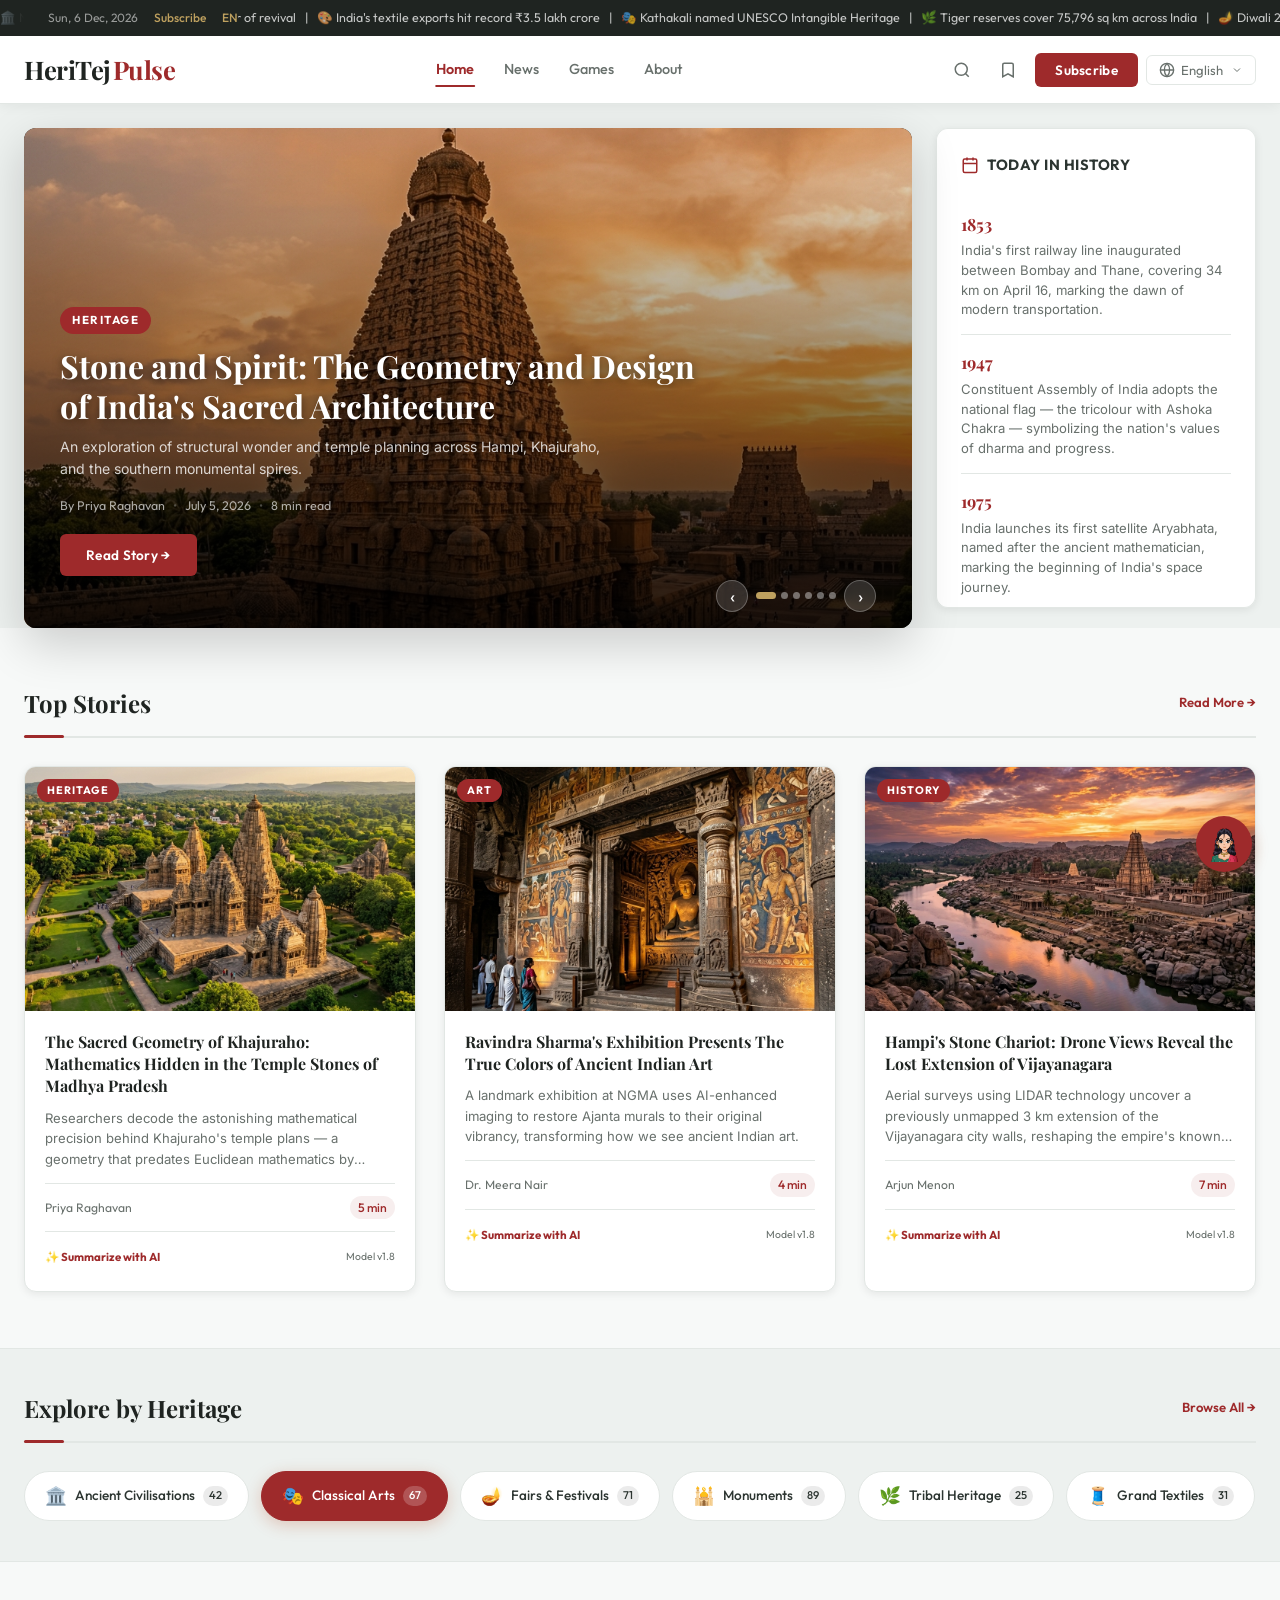
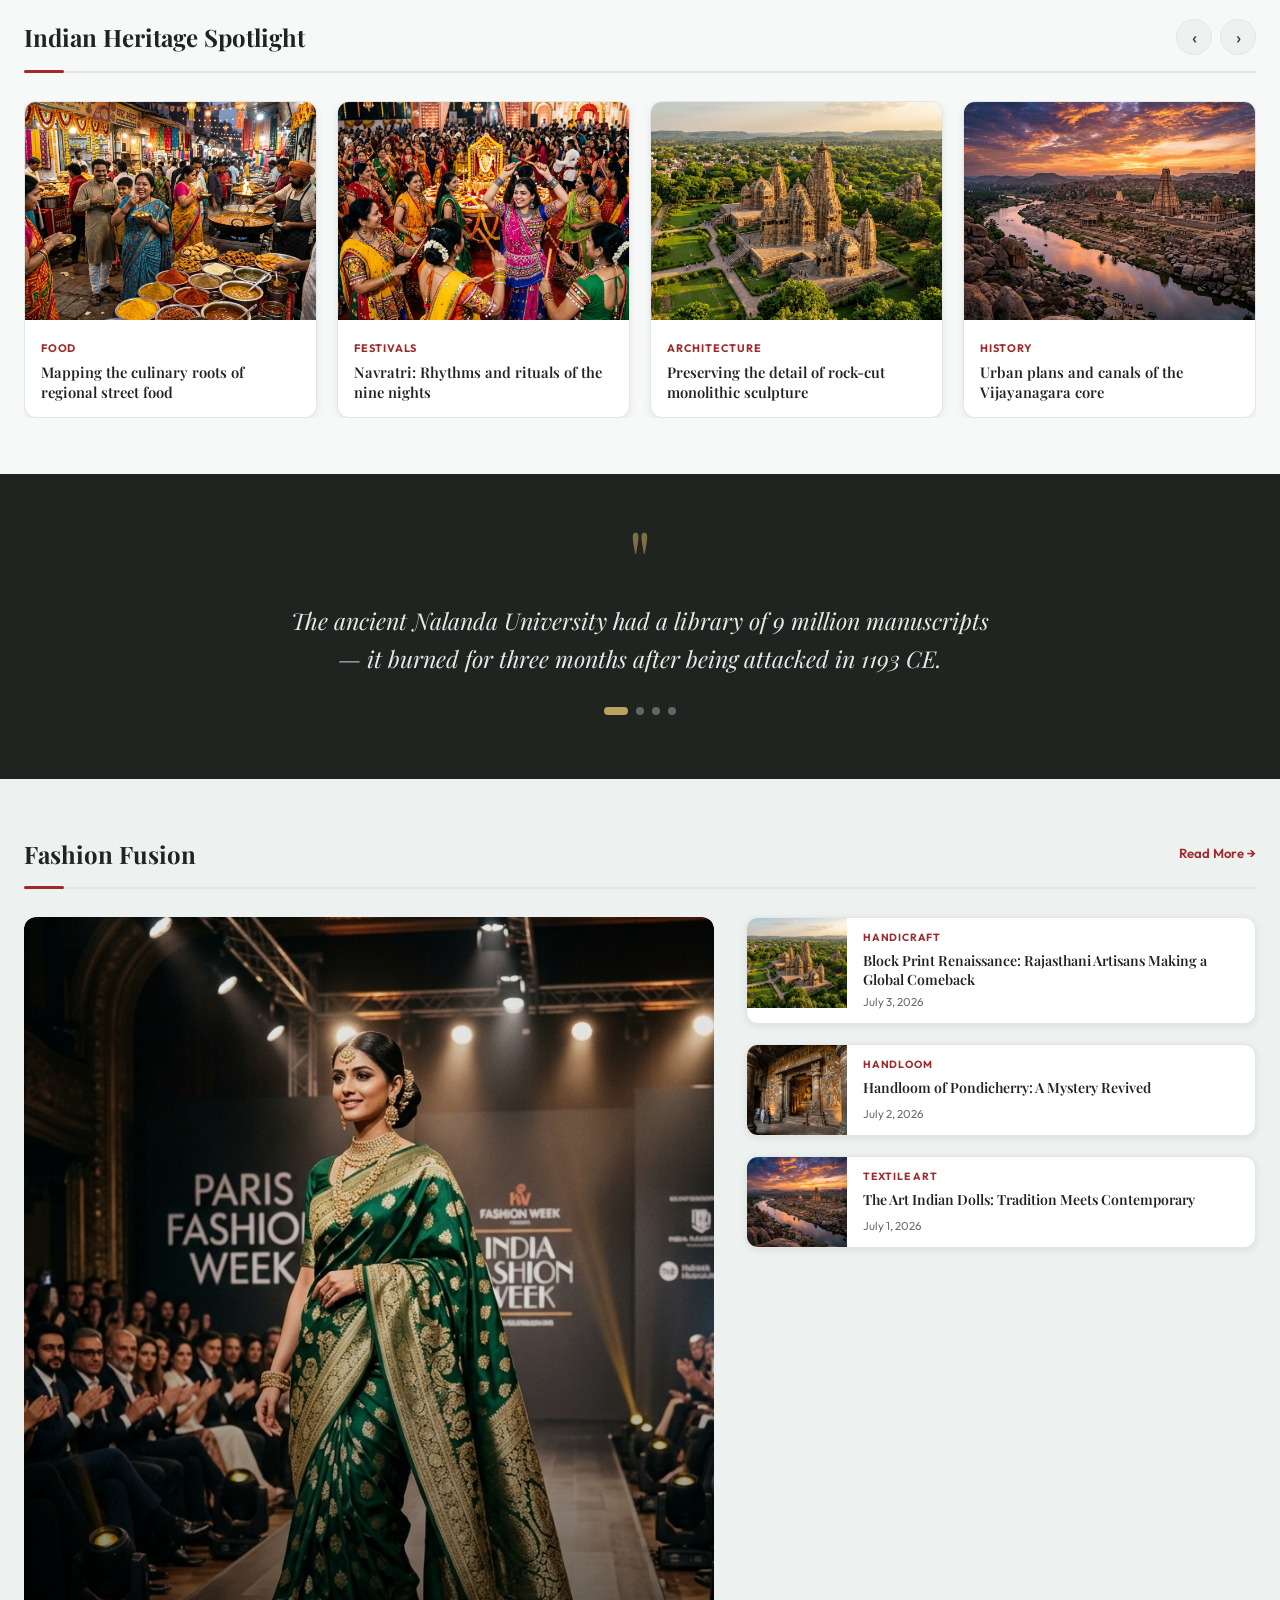
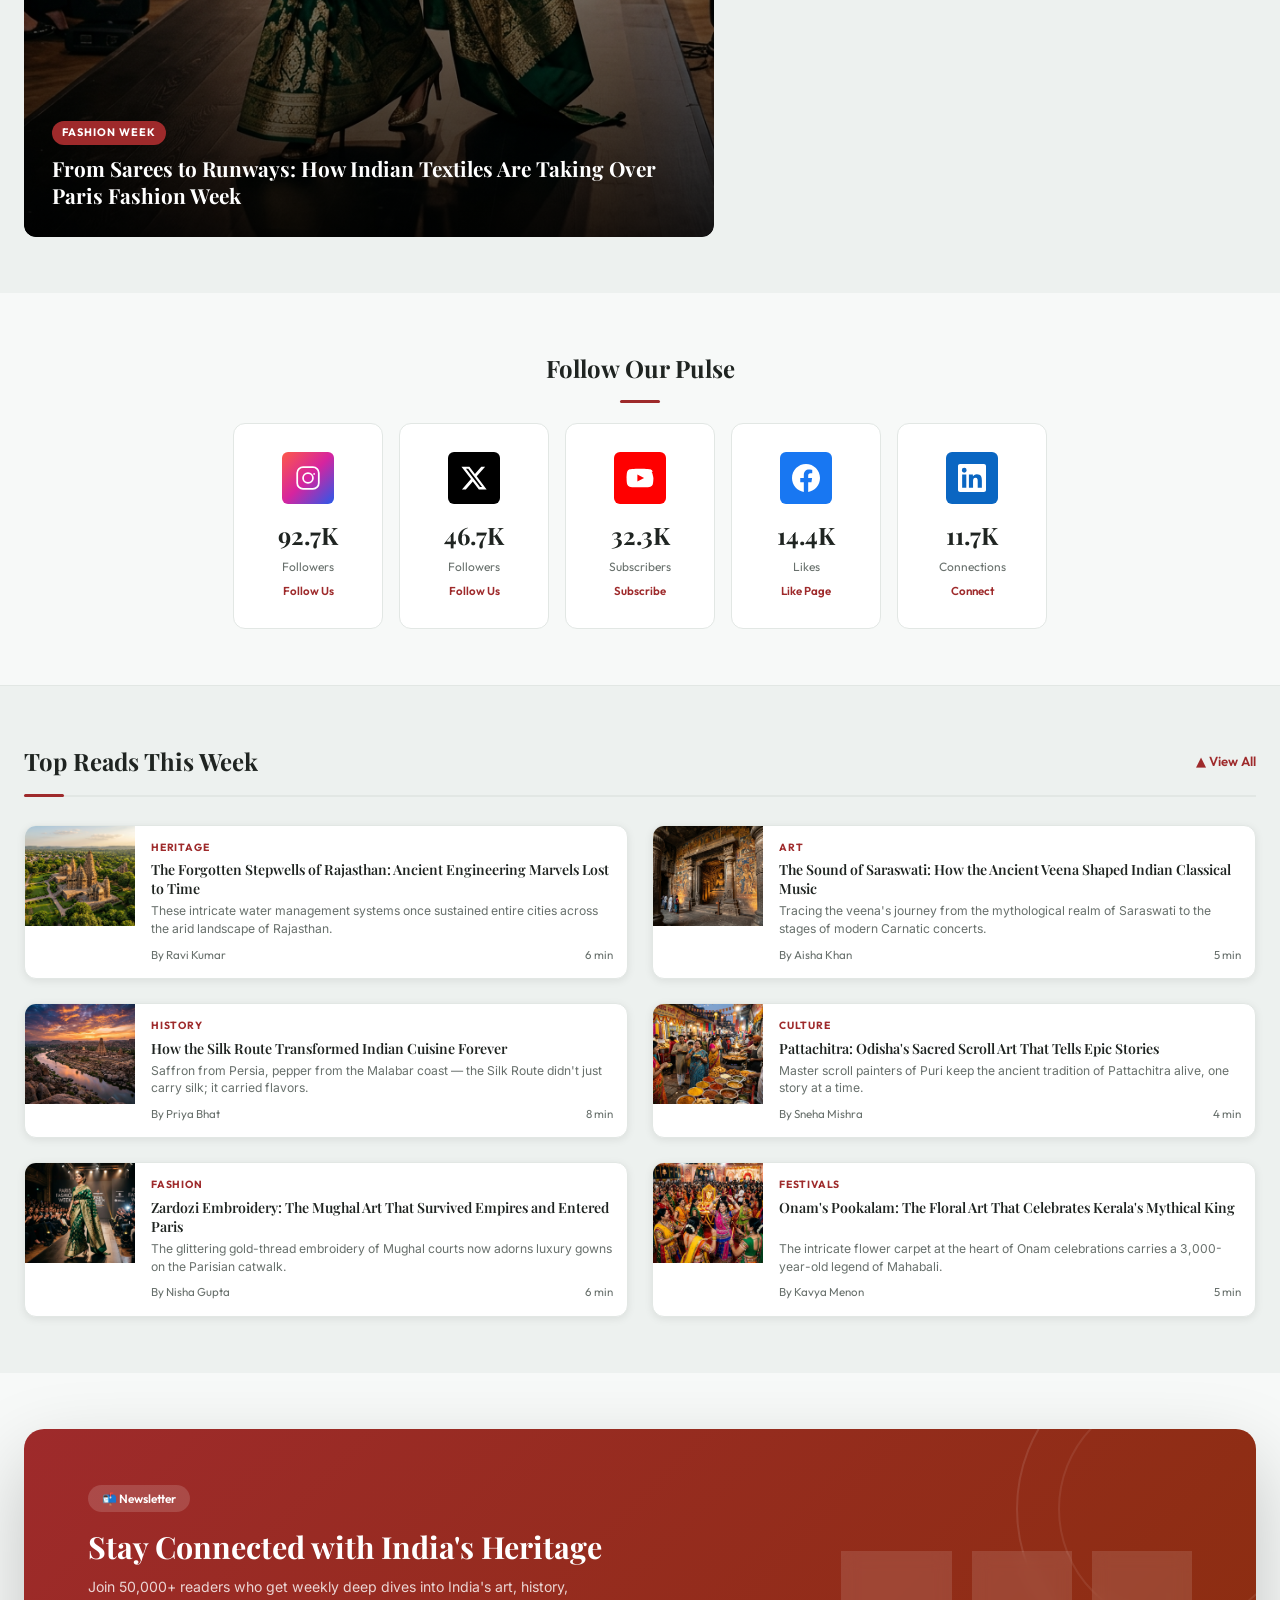
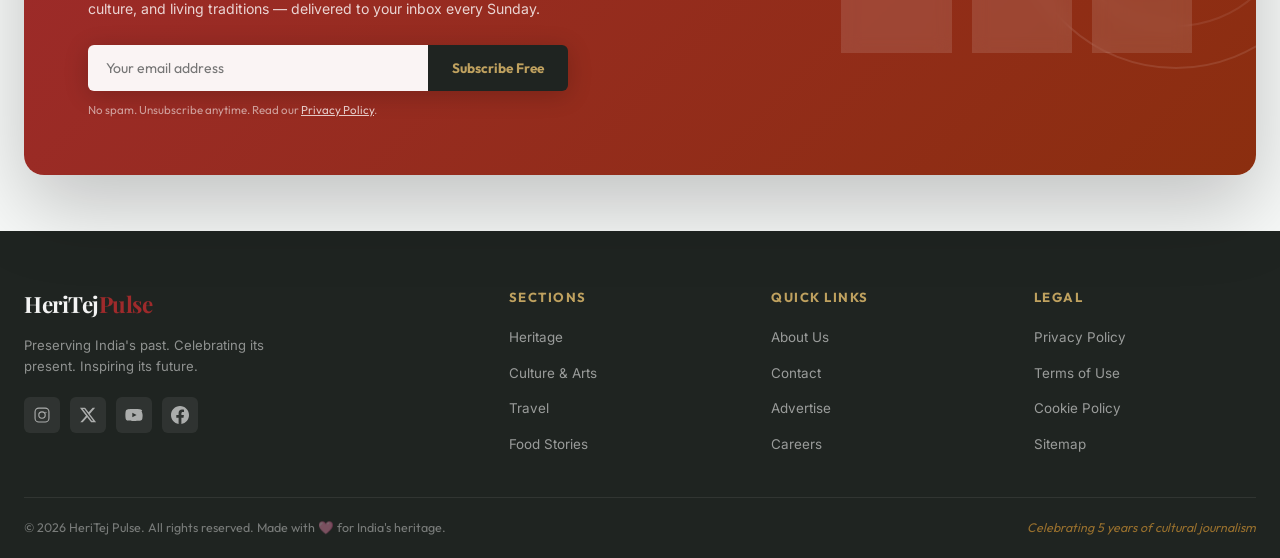
==== index.html @ ee1878e0 "feat: enhance hero slider cropping and add 3 new slides" ====
<!DOCTYPE html>
<html lang="en">
<head>
  <meta charset="UTF-8" />
  <meta name="viewport" content="width=device-width, initial-scale=1.0" />
  <!-- Dynamic Preloader -->
  <script src="preloader.js"></script>
  <meta name="description" content="HeriTej Pulse — India's premier heritage and culture news platform. Explore stories on art, history, fashion, festivals, and more." />
  <title>HeriTej Pulse | India's Heritage News Hub</title>
  <link rel="preconnect" href="https://fonts.googleapis.com" />
  <link rel="preconnect" href="https://fonts.gstatic.com" crossorigin />
  <link href="https://fonts.googleapis.com/css2?family=Playfair+Display:ital,wght@0,400;0,600;0,700;1,400&family=Inter:wght@300;400;500;600&family=Outfit:wght@300;400;500;600;700&display=swap" rel="stylesheet" />
  <link rel="stylesheet" href="style.css" />
  <!-- Chatbot CSS -->
  <link rel="stylesheet" href="chatbot.css" />
  <!-- AI Features CSS -->
  <link rel="stylesheet" href="ai-features.css" />
  <!-- Google Translate File Origin / CORS relative-protocol Fix -->
  <script type="text/javascript">
    (function() {
      const origCE = document.createElement;
      document.createElement = function(tag, options) {
        const el = origCE.call(document, tag, options);
        const t = tag.toLowerCase();
        if (t === 'script' || t === 'iframe') {
          const desc = Object.getOwnPropertyDescriptor(HTMLScriptElement.prototype, 'src') || 
                       Object.getOwnPropertyDescriptor(HTMLIFrameElement.prototype, 'src') ||
                       Object.getOwnPropertyDescriptor(Element.prototype, 'src');
          Object.defineProperty(el, 'src', {
            set: function(v) {
              if (typeof v === 'string') {
                if (v.startsWith('//')) v = 'https:' + v;
                else if (v.startsWith('file://translate.')) v = v.replace('file://', 'https://');
              }
              if (desc && desc.set) desc.set.call(this, v);
              else this.setAttribute('src', v);
            },
            get: function() {
              return desc && desc.get ? desc.get.call(this) : this.getAttribute('src');
            },
            configurable: true
          });
        } else if (t === 'link') {
          const desc = Object.getOwnPropertyDescriptor(HTMLLinkElement.prototype, 'href') ||
                       Object.getOwnPropertyDescriptor(Element.prototype, 'href');
          Object.defineProperty(el, 'href', {
            set: function(v) {
              if (typeof v === 'string') {
                if (v.startsWith('//')) v = 'https:' + v;
                else if (v.startsWith('file://translate.')) v = v.replace('file://', 'https://');
              }
              if (desc && desc.set) desc.set.call(this, v);
              else this.setAttribute('href', v);
            },
            get: function() {
              return desc && desc.get ? desc.get.call(this) : this.getAttribute('href');
            },
            configurable: true
          });
        }
        return el;
      };
    })();
  </script>
</head>
<body>

  <!-- ══════════════════════════ TOP BAR ══════════════════════════ -->
  <div class="topbar" id="topbar">
    <div class="topbar-inner">
      <span class="topbar-ticker" id="topbar-ticker">
        🏛️ Nalanda University celebrates 15th year of revival &nbsp;&nbsp;|&nbsp;&nbsp;
        🎨 India's textile exports hit record ₹3.5 lakh crore &nbsp;&nbsp;|&nbsp;&nbsp;
        🎭 Kathakali named UNESCO Intangible Heritage &nbsp;&nbsp;|&nbsp;&nbsp;
        🌿 Tiger reserves cover 75,796 sq km across India &nbsp;&nbsp;|&nbsp;&nbsp;
        🪔 Diwali 2026 declared national cultural festival
      </span>
      <div class="topbar-right">
        <span class="topbar-date" id="topbar-date"></span>
        <a href="#" class="topbar-link">Subscribe</a>
        <a href="#" class="topbar-link">EN</a>
      </div>
    </div>
  </div>

  <!-- ══════════════════════════ NAVBAR ══════════════════════════ -->
  <header class="navbar" id="navbar">
    <div class="navbar-inner">
      <div class="nav-logo">
        <a href="index.html" id="logo-link">
          <span class="logo-heri">HeriTej</span><span class="logo-pulse">Pulse</span>
        </a>
      </div>
      <nav class="nav-links" id="nav-links">
        <a href="index.html" class="nav-item active" id="nav-home">Home</a>
        <a href="news.html"  class="nav-item" id="nav-news">News</a>
        <a href="games.html" class="nav-item" id="nav-games">Games</a>
        <a href="about.html" class="nav-item" id="nav-about">About</a>
      </nav>
      <div class="nav-actions">
        <button class="nav-icon-btn" id="search-btn" aria-label="Search">
          <svg width="18" height="18" fill="none" stroke="currentColor" stroke-width="2" viewBox="0 0 24 24"><circle cx="11" cy="11" r="8"/><path d="m21 21-4.35-4.35"/></svg>
        </button>
        <button class="nav-icon-btn" id="bookmark-btn" aria-label="Bookmarks">
          <svg width="18" height="18" fill="none" stroke="currentColor" stroke-width="2" viewBox="0 0 24 24"><path d="m19 21-7-4-7 4V5a2 2 0 0 1 2-2h10a2 2 0 0 1 2 2z"/></svg>
        </button>
        <button class="btn-subscribe" id="cta-subscribe">Subscribe</button>
        <div class="lang-selector-container">
          <button class="lang-selector" id="lang-selector-btn" aria-haspopup="listbox" aria-expanded="false">
            <svg class="lang-globe-icon" width="16" height="16" fill="none" stroke="currentColor" stroke-width="2" viewBox="0 0 24 24">
              <circle cx="12" cy="12" r="10"/>
              <path d="M12 2a14.5 14.5 0 0 0 0 20M12 2a14.5 14.5 0 0 1 0 20M2 12h20"/>
            </svg>
            <span class="lang-current">English</span>
            <svg class="lang-chevron-icon" width="12" height="12" fill="none" stroke="currentColor" stroke-width="2" viewBox="0 0 24 24">
              <path d="m6 9 6 6 6-6"/>
            </svg>
          </button>
          <ul class="lang-dropdown" id="lang-dropdown-list" role="listbox">
            <li class="lang-option active" data-lang="en" role="option" aria-selected="true">English</li>
            <li class="lang-option" data-lang="hi" role="option" aria-selected="false">Hindi</li>
            <li class="lang-option" data-lang="sa" role="option" aria-selected="false">Sanskrit</li>
            <li class="lang-option" data-lang="ta" role="option" aria-selected="false">Tamil</li>
            <li class="lang-option" data-lang="te" role="option" aria-selected="false">Telugu</li>
            <li class="lang-option" data-lang="mr" role="option" aria-selected="false">Marathi</li>
            <li class="lang-option" data-lang="bn" role="option" aria-selected="false">Bengali</li>
            <li class="lang-option" data-lang="as" role="option" aria-selected="false">Assamese</li>
            <li class="lang-option" data-lang="es" role="option" aria-selected="false">Spanish</li>
            <li class="lang-option" data-lang="fr" role="option" aria-selected="false">French</li>
          </ul>
        </div>
        <button class="hamburger" id="hamburger" aria-label="Menu">
          <span></span><span></span><span></span>
        </button>
      </div>
    </div>
    <!-- Search Bar -->
    <div class="search-overlay" id="search-overlay">
      <input type="text" id="search-input" placeholder="Search heritage stories, culture, places…" autocomplete="off" />
      <button id="search-close">✕</button>
    </div>
  </header>

  <!-- ══════════════════════════ HERO SECTION ══════════════════════════ -->
  <section class="hero-section" id="hero">
    <div class="hero-grid">
      <!-- Main Slider -->
      <div class="hero-slider" id="hero-slider">
        <div class="slide active" id="slide-1" data-article-id="2">
          <img src="images/hero_banner.png" alt="Ancient Indian Heritage Architecture at Sunset" />
          <div class="slide-overlay"></div>
          <div class="slide-content">
            <span class="slide-tag">Heritage</span>
            <h1 class="slide-title">Stone and Spirit: The Geometry and Design of India's Sacred Architecture</h1>
            <p class="slide-desc">An exploration of structural wonder and temple planning across Hampi, Khajuraho, and the southern monumental spires.</p>
            <div class="slide-meta">
              <span class="slide-author">By Priya Raghavan</span>
              <span class="slide-dot">•</span>
              <span class="slide-time">July 5, 2026</span>
              <span class="slide-dot">•</span>
              <span class="slide-read">8 min read</span>
            </div>
            <button class="btn-read-story" id="hero-read-btn">Read Story →</button>
          </div>
        </div>
        <div class="slide" id="slide-2" data-article-id="3">
          <img src="images/story2.png" alt="Ajanta Cave Paintings" />
          <div class="slide-overlay"></div>
          <div class="slide-content">
            <span class="slide-tag">Art</span>
            <h1 class="slide-title">Ajanta Restored: Conserving 2,000-Year-Old Pigments</h1>
            <p class="slide-desc">Advanced digital restoration reveals underlying drafts and original mineral pigments, offering new insights into early Buddhist art.</p>
            <div class="slide-meta">
              <span class="slide-author">By Dr. Meera Nair</span>
              <span class="slide-dot">•</span>
              <span class="slide-time">July 4, 2026</span>
              <span class="slide-dot">•</span>
              <span class="slide-read">6 min read</span>
            </div>
            <button class="btn-read-story" id="hero-read-btn-2">Read Story →</button>
          </div>
        </div>
        <div class="slide" id="slide-3" data-article-id="4">
          <img src="images/story3.png" alt="Hampi Ruins at Sunset" />
          <div class="slide-overlay"></div>
          <div class="slide-content">
            <span class="slide-tag">History</span>
            <h1 class="slide-title">The Footprints of Vijayanagara: Mapping Medieval Ruins</h1>
            <p class="slide-desc">LIDAR mapping and structural studies reveal defensive engineering, water layouts, and urban design across Hampi's Deccan landscape.</p>
            <div class="slide-meta">
              <span class="slide-author">By Arjun Menon</span>
              <span class="slide-dot">•</span>
              <span class="slide-time">July 3, 2026</span>
              <span class="slide-dot">•</span>
              <span class="slide-read">10 min read</span>
            </div>
            <button class="btn-read-story" id="hero-read-btn-3">Read Story →</button>
          </div>
        </div>
        <div class="slide" id="slide-4" data-article-id="1">
          <img src="images/news_tajmahal.png" alt="Secrets Beneath the Taj Mahal" />
          <div class="slide-overlay"></div>
          <div class="slide-content">
            <span class="slide-tag">Archaeology</span>
            <h1 class="slide-title">Secrets Beneath the Taj Mahal: New Archaeological Discoveries</h1>
            <p class="slide-desc">Ground-penetrating radar surveys have located sealed chambers and underground structures beneath the iconic Mughal monument.</p>
            <div class="slide-meta">
              <span class="slide-author">By Priya Raghavan</span>
              <span class="slide-dot">•</span>
              <span class="slide-time">July 5, 2026</span>
              <span class="slide-dot">•</span>
              <span class="slide-read">6 min read</span>
            </div>
            <button class="btn-read-story" id="hero-read-btn-4">Read Story →</button>
          </div>
        </div>
        <div class="slide" id="slide-5" data-article-id="5">
          <img src="images/news_stepwell.png" alt="Stepwells of Rajasthan" />
          <div class="slide-overlay"></div>
          <div class="slide-content">
            <span class="slide-tag">Architecture</span>
            <h1 class="slide-title">Stepwells of Rajasthan: India's Vanishing Water Architecture</h1>
            <p class="slide-desc">These intricate, multi-storied water management systems once sustained entire desert cities — now conservationists race to save them.</p>
            <div class="slide-meta">
              <span class="slide-author">By Arjun Menon</span>
              <span class="slide-dot">•</span>
              <span class="slide-time">July 4, 2026</span>
              <span class="slide-dot">•</span>
              <span class="slide-read">8 min read</span>
            </div>
            <button class="btn-read-story" id="hero-read-btn-5">Read Story →</button>
          </div>
        </div>
        <div class="slide" id="slide-6" data-article-id="12">
          <img src="images/news_ghat.png" alt="Sacred Ghats of Varanasi" />
          <div class="slide-overlay"></div>
          <div class="slide-content">
            <span class="slide-tag">Culture</span>
            <h1 class="slide-title">Sacred Ghats: Morning Rituals That Bind Generations</h1>
            <p class="slide-desc">At Varanasi's riverbank, a daily ritual practiced for over 3,000 years connects India's oldest living spiritual tradition to its youngest generation of devotees.</p>
            <div class="slide-meta">
              <span class="slide-author">By Priya Raghavan</span>
              <span class="slide-dot">•</span>
              <span class="slide-time">July 2, 2026</span>
              <span class="slide-dot">•</span>
              <span class="slide-read">5 min read</span>
            </div>
            <button class="btn-read-story" id="hero-read-btn-6">Read Story →</button>
          </div>
        </div>
        <!-- Slider Controls -->
        <div class="slider-controls">
          <button class="slider-btn prev" id="slider-prev" aria-label="Previous slide">‹</button>
          <div class="slider-dots" id="slider-dots">
            <!-- Generated dynamically -->
          </div>
          <button class="slider-btn next" id="slider-next" aria-label="Next slide">›</button>
        </div>
      </div>

      <!-- Today in History Sidebar -->
      <aside class="today-history" id="today-history">
        <div class="tih-header">
          <svg width="18" height="18" fill="none" stroke="currentColor" stroke-width="2" viewBox="0 0 24 24"><rect x="3" y="4" width="18" height="18" rx="2" ry="2"/><line x1="16" y1="2" x2="16" y2="6"/><line x1="8" y1="2" x2="8" y2="6"/><line x1="3" y1="10" x2="21" y2="10"/></svg>
          <h2>Today in History</h2>
        </div>
        <div class="tih-list">
          <div class="tih-item" id="tih-1">
            <span class="tih-year">1853</span>
            <p>India's first railway line inaugurated between Bombay and Thane, covering 34 km on April 16, marking the dawn of modern transportation.</p>
          </div>
          <div class="tih-item" id="tih-2">
            <span class="tih-year">1947</span>
            <p>Constituent Assembly of India adopts the national flag — the tricolour with Ashoka Chakra — symbolizing the nation's values of dharma and progress.</p>
          </div>
          <div class="tih-item" id="tih-3">
            <span class="tih-year">1975</span>
            <p>India launches its first satellite Aryabhata, named after the ancient mathematician, marking the beginning of India's space journey.</p>
          </div>
          <div class="tih-item" id="tih-4">
            <span class="tih-year">2001</span>
            <p>The Archaeological Survey of India uncovers one of the largest Bronze Age sites near Rakhigarhi, Haryana — rewriting Indus Valley timelines.</p>
          </div>
        </div>
        <button class="tih-more" id="tih-more-btn">View Full History →</button>
      </aside>
    </div>
  </section>


  <!-- ══════════════════════════ TOP STORIES ══════════════════════════ -->
  <section class="top-stories" id="top-stories">
    <div class="container">
      <div class="section-header">
        <h2 class="section-title">Top Stories</h2>
        <a href="#" class="section-more" id="top-stories-more">Read More →</a>
      </div>
      <div class="stories-grid" id="stories-grid">
        <article class="story-card" id="story-card-1">
          <div class="story-img-wrap">
            <img src="images/story1.png" alt="Khajuraho Temples" />
            <span class="story-tag">Heritage</span>
          </div>
          <div class="story-body">
            <h3 class="story-headline">The Sacred Geometry of Khajuraho: Mathematics Hidden in the Temple Stones of Madhya Pradesh</h3>
            <p class="story-excerpt">Researchers decode the astonishing mathematical precision behind Khajuraho's temple plans — a geometry that predates Euclidean mathematics by centuries.</p>
            <div class="story-footer">
              <span class="story-author">Priya Raghavan</span>
              <span class="story-read-time">5 min</span>
            </div>
          </div>
        </article>
        <article class="story-card" id="story-card-2">
          <div class="story-img-wrap">
            <img src="images/story2.png" alt="Ajanta Ellora Caves" />
            <span class="story-tag">Art</span>
          </div>
          <div class="story-body">
            <h3 class="story-headline">Ravindra Sharma's Exhibition Presents The True Colors of Ancient Indian Art</h3>
            <p class="story-excerpt">A landmark exhibition at NGMA uses AI-enhanced imaging to restore Ajanta murals to their original vibrancy, transforming how we see ancient Indian art.</p>
            <div class="story-footer">
              <span class="story-author">Dr. Meera Nair</span>
              <span class="story-read-time">4 min</span>
            </div>
          </div>
        </article>
        <article class="story-card" id="story-card-3">
          <div class="story-img-wrap">
            <img src="images/story3.png" alt="Hampi Ruins" />
            <span class="story-tag">History</span>
          </div>
          <div class="story-body">
            <h3 class="story-headline">Hampi's Stone Chariot: Drone Views Reveal the Lost Extension of Vijayanagara</h3>
            <p class="story-excerpt">Aerial surveys using LIDAR technology uncover a previously unmapped 3 km extension of the Vijayanagara city walls, reshaping the empire's known boundaries.</p>
            <div class="story-footer">
              <span class="story-author">Arjun Menon</span>
              <span class="story-read-time">7 min</span>
            </div>
          </div>
        </article>
      </div>
    </div>
  </section>

  <!-- ══════════════════════════ EXPLORE BY HERITAGE ══════════════════════════ -->
  <section class="explore-heritage" id="explore-heritage">
    <div class="container">
      <div class="section-header">
        <h2 class="section-title">Explore by Heritage</h2>
        <a href="#" class="section-more" id="explore-more">Browse All →</a>
      </div>
      <div class="heritage-cats" id="heritage-cats">
        <a href="#" class="cat-pill" id="cat-ancient">
          <span class="cat-icon">🏛️</span>
          <span class="cat-label">Ancient Civilisations</span>
          <span class="cat-count">42</span>
        </a>
        <a href="#" class="cat-pill active" id="cat-classical">
          <span class="cat-icon">🎭</span>
          <span class="cat-label">Classical Arts</span>
          <span class="cat-count">67</span>
        </a>
        <a href="#" class="cat-pill" id="cat-fairs">
          <span class="cat-icon">🪔</span>
          <span class="cat-label">Fairs &amp; Festivals</span>
          <span class="cat-count">71</span>
        </a>
        <a href="#" class="cat-pill" id="cat-monuments">
          <span class="cat-icon">🕌</span>
          <span class="cat-label">Monuments</span>
          <span class="cat-count">89</span>
        </a>
        <a href="#" class="cat-pill" id="cat-tribal">
          <span class="cat-icon">🌿</span>
          <span class="cat-label">Tribal Heritage</span>
          <span class="cat-count">25</span>
        </a>
        <a href="#" class="cat-pill" id="cat-fashion">
          <span class="cat-icon">🧵</span>
          <span class="cat-label">Grand Textiles</span>
          <span class="cat-count">31</span>
        </a>
      </div>
    </div>
  </section>

  <!-- ══════════════════════════ INDIAN HERITAGE SPOTLIGHT ══════════════════════════ -->
  <section class="spotlight-section" id="spotlight">
    <div class="container">
      <div class="section-header">
        <h2 class="section-title">Indian Heritage Spotlight</h2>
        <div class="spotlight-nav">
          <button class="spot-btn" id="spot-prev" aria-label="Previous">‹</button>
          <button class="spot-btn" id="spot-next" aria-label="Next">›</button>
        </div>
      </div>
      <div class="spotlight-track-wrap">
        <div class="spotlight-track" id="spotlight-track">
          <div class="spotlight-card" id="spot-card-1">
            <div class="spot-img-wrap">
              <img src="images/spotlight1.png" alt="India's Street Food Heritage" />
            </div>
            <div class="spot-body">
              <span class="spot-tag">Food</span>
              <h3>Mapping the culinary roots of regional street food</h3>
            </div>
          </div>
          <div class="spotlight-card" id="spot-card-2">
            <div class="spot-img-wrap">
              <img src="images/spotlight2.png" alt="Navratri Festival" />
            </div>
            <div class="spot-body">
              <span class="spot-tag">Festivals</span>
              <h3>Navratri: Rhythms and rituals of the nine nights</h3>
            </div>
          </div>
          <div class="spotlight-card" id="spot-card-3">
            <div class="spot-img-wrap">
              <img src="images/story1.png" alt="Temple Architecture" />
            </div>
            <div class="spot-body">
              <span class="spot-tag">Architecture</span>
              <h3>Preserving the detail of rock-cut monolithic sculpture</h3>
            </div>
          </div>
          <div class="spotlight-card" id="spot-card-4">
            <div class="spot-img-wrap">
              <img src="images/story3.png" alt="Vijayanagara Ruins" />
            </div>
            <div class="spot-body">
              <span class="spot-tag">History</span>
              <h3>Urban plans and canals of the Vijayanagara core</h3>
            </div>
          </div>
          <div class="spotlight-card" id="spot-card-5">
            <div class="spot-img-wrap">
              <img src="images/fashion_main.png" alt="Indian Fashion Heritage" />
            </div>
            <div class="spot-body">
              <span class="spot-tag">Fashion</span>
              <h3>Banarasi Silk: The Fabric of Indian Royalty</h3>
            </div>
          </div>
        </div>
      </div>
    </div>
  </section>

  <!-- ══════════════════════════ QUOTE SECTION ══════════════════════════ -->
  <section class="quote-section" id="quote-section">
    <div class="container">
      <div class="quote-card" id="quote-card">
        <div class="quote-icon">"</div>
        <blockquote class="quote-text" id="quote-text">
          The ancient Nalanda University had a library of 9 million manuscripts — it burned for three months after being attacked in 1193 CE.
        </blockquote>
        <div class="quote-dots" id="quote-dots">
          <span class="qdot active" data-q="0"></span>
          <span class="qdot" data-q="1"></span>
          <span class="qdot" data-q="2"></span>
          <span class="qdot" data-q="3"></span>
        </div>
      </div>
    </div>
  </section>

  <!-- ══════════════════════════ FASHION FUSION ══════════════════════════ -->
  <section class="fashion-section" id="fashion-section">
    <div class="container">
      <div class="section-header">
        <h2 class="section-title">Fashion Fusion</h2>
        <a href="#" class="section-more" id="fashion-more">Read More →</a>
      </div>
      <div class="fashion-grid" id="fashion-grid">
        <article class="fashion-main-card" id="fashion-main-card">
          <div class="fashion-main-img">
            <img src="images/fashion_main.png" alt="Indian Fashion on Paris Runway" />
            <div class="fashion-overlay"></div>
            <div class="fashion-main-content">
              <span class="fashion-tag">Fashion Week</span>
              <h3>From Sarees to Runways: How Indian Textiles Are Taking Over Paris Fashion Week</h3>
            </div>
          </div>
        </article>
        <div class="fashion-side" id="fashion-side">
          <article class="fashion-side-card" id="fashion-side-1">
            <img src="images/story1.png" alt="Rajasthani Textiles" />
            <div class="fashion-side-body">
              <span class="fashion-tag-sm">Handicraft</span>
              <h4>Block Print Renaissance: Rajasthani Artisans Making a Global Comeback</h4>
              <span class="fashion-time">July 3, 2026</span>
            </div>
          </article>
          <article class="fashion-side-card" id="fashion-side-2">
            <img src="images/story2.png" alt="Handloom Traditions" />
            <div class="fashion-side-body">
              <span class="fashion-tag-sm">Handloom</span>
              <h4>Handloom of Pondicherry: A Mystery Revived</h4>
              <span class="fashion-time">July 2, 2026</span>
            </div>
          </article>
          <article class="fashion-side-card" id="fashion-side-3">
            <img src="images/story3.png" alt="Kalamkari Art" />
            <div class="fashion-side-body">
              <span class="fashion-tag-sm">Textile Art</span>
              <h4>The Art Indian Dolls: Tradition Meets Contemporary</h4>
              <span class="fashion-time">July 1, 2026</span>
            </div>
          </article>
        </div>
      </div>
    </div>
  </section>

  <!-- ══════════════════════════ FOLLOW OUR PULSE (Social) ══════════════════════════ -->
  <section class="social-section" id="social-section">
    <div class="container">
      <h2 class="section-title center" id="follow-title">Follow Our Pulse</h2>
      <div class="social-grid" id="social-grid">
        <a href="#" class="social-card" id="social-ig">
          <div class="social-icon ig-icon">
            <svg viewBox="0 0 24 24" fill="currentColor" width="28" height="28"><path d="M7.75 2h8.5A5.75 5.75 0 0 1 22 7.75v8.5A5.75 5.75 0 0 1 16.25 22h-8.5A5.75 5.75 0 0 1 2 16.25v-8.5A5.75 5.75 0 0 1 7.75 2zm0 1.5A4.25 4.25 0 0 0 3.5 7.75v8.5A4.25 4.25 0 0 0 7.75 20.5h8.5A4.25 4.25 0 0 0 20.5 16.25v-8.5A4.25 4.25 0 0 0 16.25 3.5h-8.5zM12 7a5 5 0 1 1 0 10A5 5 0 0 1 12 7zm0 1.5a3.5 3.5 0 1 0 0 7 3.5 3.5 0 0 0 0-7zm5.25-.75a.75.75 0 1 1 0 1.5.75.75 0 0 1 0-1.5z"/></svg>
          </div>
          <div class="social-info">
            <span class="social-count" data-target="135000">0</span>
            <span class="social-label">Followers</span>
            <span class="social-sub">Follow Us</span>
          </div>
        </a>
        <a href="#" class="social-card" id="social-x">
          <div class="social-icon x-icon">
            <svg viewBox="0 0 24 24" fill="currentColor" width="28" height="28"><path d="M18.244 2.25h3.308l-7.227 8.26 8.502 11.24H16.17l-5.214-6.817L4.99 21.75H1.68l7.73-8.835L1.254 2.25H8.08l4.713 6.231zm-1.161 17.52h1.833L7.084 4.126H5.117z"/></svg>
          </div>
          <div class="social-info">
            <span class="social-count" data-target="68000">0</span>
            <span class="social-label">Followers</span>
            <span class="social-sub">Follow Us</span>
          </div>
        </a>
        <a href="#" class="social-card" id="social-yt">
          <div class="social-icon yt-icon">
            <svg viewBox="0 0 24 24" fill="currentColor" width="28" height="28"><path d="M23 6.685a3 3 0 0 0-2.11-2.124C19.067 4 12 4 12 4s-7.067 0-8.89.561A3 3 0 0 0 1 6.685C.5 8.52.5 12 .5 12s0 3.48.5 5.315a3 3 0 0 0 2.11 2.124C4.933 20 12 20 12 20s7.067 0 8.89-.561A3 3 0 0 0 23 17.315C23.5 15.48 23.5 12 23.5 12s-.5-3.48-1.5-5.315zM9.75 15.02V8.98L15.5 12l-5.75 3.02z"/></svg>
          </div>
          <div class="social-info">
            <span class="social-count" data-target="47000">0</span>
            <span class="social-label">Subscribers</span>
            <span class="social-sub">Subscribe</span>
          </div>
        </a>
        <a href="#" class="social-card" id="social-fb">
          <div class="social-icon fb-icon">
            <svg viewBox="0 0 24 24" fill="currentColor" width="28" height="28"><path d="M24 12.073C24 5.405 18.627 0 12 0S0 5.405 0 12.073C0 18.1 4.388 23.094 10.125 24v-8.437H7.078v-3.49h3.047V9.41c0-3.025 1.792-4.697 4.533-4.697 1.312 0 2.686.235 2.686.235v2.97h-1.514c-1.491 0-1.956.93-1.956 1.883v2.27h3.328l-.532 3.49h-2.796V24C19.612 23.094 24 18.1 24 12.073z"/></svg>
          </div>
          <div class="social-info">
            <span class="social-count" data-target="21000">0</span>
            <span class="social-label">Likes</span>
            <span class="social-sub">Like Page</span>
          </div>
        </a>
        <a href="#" class="social-card" id="social-li">
          <div class="social-icon li-icon">
            <svg viewBox="0 0 24 24" fill="currentColor" width="28" height="28"><path d="M20.447 20.452h-3.554v-5.569c0-1.328-.027-3.037-1.852-3.037-1.853 0-2.136 1.445-2.136 2.939v5.667H9.351V9h3.414v1.561h.046c.477-.9 1.637-1.85 3.37-1.85 3.601 0 4.267 2.37 4.267 5.455v6.286zM5.337 7.433a2.062 2.062 0 0 1-2.063-2.065 2.064 2.064 0 1 1 2.063 2.065zm1.782 13.019H3.555V9h3.564v11.452zM22.225 0H1.771C.792 0 0 .774 0 1.729v20.542C0 23.227.792 24 1.771 24h20.451C23.2 24 24 23.227 24 22.271V1.729C24 .774 23.2 0 22.222 0h.003z"/></svg>
          </div>
          <div class="social-info">
            <span class="social-count" data-target="17000">0</span>
            <span class="social-label">Connections</span>
            <span class="social-sub">Connect</span>
          </div>
        </a>
      </div>
    </div>
  </section>

  <!-- ══════════════════════════ TOP READS THIS WEEK ══════════════════════════ -->
  <section class="top-reads" id="top-reads">
    <div class="container">
      <div class="section-header">
        <h2 class="section-title">Top Reads This Week</h2>
        <a href="#" class="section-more top-reads-all" id="top-reads-all">▲ View All</a>
      </div>
      <div class="reads-grid" id="reads-grid">
        <article class="read-card" id="read-1">
          <img src="images/story1.png" alt="Read 1" />
          <div class="read-body">
            <span class="read-tag">Heritage</span>
            <h4>The Forgotten Stepwells of Rajasthan: Ancient Engineering Marvels Lost to Time</h4>
            <p>These intricate water management systems once sustained entire cities across the arid landscape of Rajasthan.</p>
            <div class="read-meta"><span>By Ravi Kumar</span><span>6 min</span></div>
          </div>
        </article>
        <article class="read-card" id="read-2">
          <img src="images/story2.png" alt="Read 2" />
          <div class="read-body">
            <span class="read-tag">Art</span>
            <h4>The Sound of Saraswati: How the Ancient Veena Shaped Indian Classical Music</h4>
            <p>Tracing the veena's journey from the mythological realm of Saraswati to the stages of modern Carnatic concerts.</p>
            <div class="read-meta"><span>By Aisha Khan</span><span>5 min</span></div>
          </div>
        </article>
        <article class="read-card" id="read-3">
          <img src="images/story3.png" alt="Read 3" />
          <div class="read-body">
            <span class="read-tag">History</span>
            <h4>How the Silk Route Transformed Indian Cuisine Forever</h4>
            <p>Saffron from Persia, pepper from the Malabar coast — the Silk Route didn't just carry silk; it carried flavors.</p>
            <div class="read-meta"><span>By Priya Bhat</span><span>8 min</span></div>
          </div>
        </article>
        <article class="read-card" id="read-4">
          <img src="images/spotlight1.png" alt="Read 4" />
          <div class="read-body">
            <span class="read-tag">Culture</span>
            <h4>Pattachitra: Odisha's Sacred Scroll Art That Tells Epic Stories</h4>
            <p>Master scroll painters of Puri keep the ancient tradition of Pattachitra alive, one story at a time.</p>
            <div class="read-meta"><span>By Sneha Mishra</span><span>4 min</span></div>
          </div>
        </article>
        <article class="read-card" id="read-5">
          <img src="images/fashion_main.png" alt="Read 5" />
          <div class="read-body">
            <span class="read-tag">Fashion</span>
            <h4>Zardozi Embroidery: The Mughal Art That Survived Empires and Entered Paris</h4>
            <p>The glittering gold-thread embroidery of Mughal courts now adorns luxury gowns on the Parisian catwalk.</p>
            <div class="read-meta"><span>By Nisha Gupta</span><span>6 min</span></div>
          </div>
        </article>
        <article class="read-card" id="read-6">
          <img src="images/spotlight2.png" alt="Read 6" />
          <div class="read-body">
            <span class="read-tag">Festivals</span>
            <h4>Onam's Pookalam: The Floral Art That Celebrates Kerala's Mythical King</h4>
            <p>The intricate flower carpet at the heart of Onam celebrations carries a 3,000-year-old legend of Mahabali.</p>
            <div class="read-meta"><span>By Kavya Menon</span><span>5 min</span></div>
          </div>
        </article>
      </div>
    </div>
  </section>

  <!-- ══════════════════════════ NEWSLETTER ══════════════════════════ -->
  <section class="newsletter-section" id="newsletter">
    <div class="container">
      <div class="newsletter-card" id="newsletter-card">
        <div class="nl-deco"></div>
        <div class="nl-content">
          <span class="nl-badge">📬 Newsletter</span>
          <h2>Stay Connected with India's Heritage</h2>
          <p>Join 50,000+ readers who get weekly deep dives into India's art, history, culture, and living traditions — delivered to your inbox every Sunday.</p>
          <form class="nl-form" id="nl-form" onsubmit="handleNewsletterSubmit(event)">
            <input type="email" id="nl-email" placeholder="Your email address" required />
            <button type="submit" id="nl-submit">Subscribe Free</button>
          </form>
          <span class="nl-disclaimer">No spam. Unsubscribe anytime. Read our <a href="#">Privacy Policy</a>.</span>
        </div>
        <div class="nl-visual">
          <div class="nl-stats">
            <div class="nl-stat" id="nl-stat-1"><span>50K+</span><small>Subscribers</small></div>
            <div class="nl-stat" id="nl-stat-2"><span>4.9★</span><small>Rating</small></div>
            <div class="nl-stat" id="nl-stat-3"><span>100+</span><small>Editions</small></div>
          </div>
        </div>
      </div>
    </div>
  </section>

  <!-- ══════════════════════════ FOOTER ══════════════════════════ -->
  <footer class="footer" id="footer">
    <div class="container">
      <div class="footer-grid">
        <div class="footer-brand" id="footer-brand">
          <a href="index.html" class="footer-logo">
            <span class="logo-heri">HeriTej</span><span class="logo-pulse">Pulse</span>
          </a>
          <p class="footer-tagline">Preserving India's past. Celebrating its present. Inspiring its future.</p>
          <div class="footer-socials">
            <a href="#" class="fsoc" id="fsoc-ig" aria-label="Instagram">
              <svg viewBox="0 0 24 24" fill="currentColor" width="18" height="18"><path d="M7.75 2h8.5A5.75 5.75 0 0 1 22 7.75v8.5A5.75 5.75 0 0 1 16.25 22h-8.5A5.75 5.75 0 0 1 2 16.25v-8.5A5.75 5.75 0 0 1 7.75 2zm0 1.5A4.25 4.25 0 0 0 3.5 7.75v8.5A4.25 4.25 0 0 0 7.75 20.5h8.5A4.25 4.25 0 0 0 20.5 16.25v-8.5A4.25 4.25 0 0 0 16.25 3.5h-8.5zM12 7a5 5 0 1 1 0 10A5 5 0 0 1 12 7zm0 1.5a3.5 3.5 0 1 0 0 7 3.5 3.5 0 0 0 0-7zm5.25-.75a.75.75 0 1 1 0 1.5.75.75 0 0 1 0-1.5z"/></svg>
            </a>
            <a href="#" class="fsoc" id="fsoc-x" aria-label="X/Twitter">
              <svg viewBox="0 0 24 24" fill="currentColor" width="18" height="18"><path d="M18.244 2.25h3.308l-7.227 8.26 8.502 11.24H16.17l-5.214-6.817L4.99 21.75H1.68l7.73-8.835L1.254 2.25H8.08l4.713 6.231zm-1.161 17.52h1.833L7.084 4.126H5.117z"/></svg>
            </a>
            <a href="#" class="fsoc" id="fsoc-yt" aria-label="YouTube">
              <svg viewBox="0 0 24 24" fill="currentColor" width="18" height="18"><path d="M23 6.685a3 3 0 0 0-2.11-2.124C19.067 4 12 4 12 4s-7.067 0-8.89.561A3 3 0 0 0 1 6.685C.5 8.52.5 12 .5 12s0 3.48.5 5.315a3 3 0 0 0 2.11 2.124C4.933 20 12 20 12 20s7.067 0 8.89-.561A3 3 0 0 0 23 17.315C23.5 15.48 23.5 12 23.5 12s-.5-3.48-1.5-5.315zM9.75 15.02V8.98L15.5 12l-5.75 3.02z"/></svg>
            </a>
            <a href="#" class="fsoc" id="fsoc-fb" aria-label="Facebook">
              <svg viewBox="0 0 24 24" fill="currentColor" width="18" height="18"><path d="M24 12.073C24 5.405 18.627 0 12 0S0 5.405 0 12.073C0 18.1 4.388 23.094 10.125 24v-8.437H7.078v-3.49h3.047V9.41c0-3.025 1.792-4.697 4.533-4.697 1.312 0 2.686.235 2.686.235v2.97h-1.514c-1.491 0-1.956.93-1.956 1.883v2.27h3.328l-.532 3.49h-2.796V24C19.612 23.094 24 18.1 24 12.073z"/></svg>
            </a>
          </div>
        </div>
        <div class="footer-col" id="footer-sections">
          <h4>Sections</h4>
          <ul>
            <li><a href="#" id="fc-heritage">Heritage</a></li>
            <li><a href="#" id="fc-culture">Culture &amp; Arts</a></li>
            <li><a href="#" id="fc-travel">Travel</a></li>
            <li><a href="#" id="fc-food">Food Stories</a></li>
          </ul>
        </div>
        <div class="footer-col" id="footer-links">
          <h4>Quick Links</h4>
          <ul>
            <li><a href="#" id="fc-about">About Us</a></li>
            <li><a href="#" id="fc-contact">Contact</a></li>
            <li><a href="#" id="fc-advertise">Advertise</a></li>
            <li><a href="#" id="fc-careers">Careers</a></li>
          </ul>
        </div>
        <div class="footer-col" id="footer-legal">
          <h4>Legal</h4>
          <ul>
            <li><a href="#" id="fc-privacy">Privacy Policy</a></li>
            <li><a href="#" id="fc-terms">Terms of Use</a></li>
            <li><a href="#" id="fc-cookie">Cookie Policy</a></li>
            <li><a href="#" id="fc-sitemap">Sitemap</a></li>
          </ul>
        </div>
      </div>
      <div class="footer-bottom" id="footer-bottom">
        <p>© 2026 HeriTej Pulse. All rights reserved. Made with 🩷 for India's heritage.</p>
        <p class="footer-credit">Celebrating 5 years of cultural journalism</p>
      </div>
    </div>
  </footer>

  <!-- Back to Top -->
  <button class="back-to-top" id="back-to-top" aria-label="Back to top">↑</button>



  <script src="script.js"></script>
  <!-- Chatbot Script -->
  <script src="chatbot.js"></script>
  <!-- AI Features Script -->
  <script src="ai-features.js"></script>
</body>
</html>
---- style.css ----
/* ═══════════════════════════════════════════════════
   HERITEJ PULSE — style.css
   ═══════════════════════════════════════════════════ */

/* ── Design Tokens ───────────────────────────────── */
:root {
  --clr-primary:    #9e2a2b;   /* garnet crimson */
  --clr-primary-lt: #c33c3e;
  --clr-accent:     #bfa15f;   /* antique brass gold */
  --clr-dark:       #1f2421;   /* slate charcoal */
  --clr-deep:       #121614;
  --clr-text:       #2c3531;   /* charcoal text */
  --clr-text-muted: #68706c;
  --clr-border:     #e2e7e4;
  --clr-bg:         #f7f9f8;   /* pale paper off-white */
  --clr-bg-alt:     #edf1ef;
  --clr-white:      #ffffff;
  --clr-tag-bg:     rgba(158,42,43,0.08);
  --clr-tag:        #9e2a2b;

  --ff-head:  'Playfair Display', Georgia, serif;
  --ff-body:  'Inter', system-ui, sans-serif;
  --ff-ui:    'Outfit', system-ui, sans-serif;

  --radius-sm: 6px;
  --radius-md: 12px;
  --radius-lg: 20px;

  --shadow-sm:  0 2px 8px rgba(0,0,0,0.08);
  --shadow-md:  0 6px 24px rgba(0,0,0,0.12);
  --shadow-lg:  0 16px 48px rgba(0,0,0,0.18);
  --shadow-xl:  0 32px 80px rgba(0,0,0,0.22);

  --transition: all 0.3s cubic-bezier(0.4, 0, 0.2, 1);
  --nav-h: 68px;
  --topbar-h: 36px;
}

/* ── Reset ───────────────────────────────────────── */
*, *::before, *::after { box-sizing: border-box; margin: 0; padding: 0; }
html { scroll-behavior: smooth; font-size: 16px; }
body {
  font-family: var(--ff-body);
  background: var(--clr-bg);
  color: var(--clr-text);
  overflow-x: hidden;
  line-height: 1.6;
}
a { text-decoration: none; color: inherit; }
img { display: block; width: 100%; height: 100%; object-fit: cover; }
button { cursor: pointer; border: none; background: none; font-family: var(--ff-ui); }
ul { list-style: none; }

/* ── Scrollbar ───────────────────────────────────── */
::-webkit-scrollbar { width: 6px; }
::-webkit-scrollbar-track { background: var(--clr-bg-alt); }
::-webkit-scrollbar-thumb { background: var(--clr-primary); border-radius: 3px; }

/* ── Container ───────────────────────────────────── */
.container {
  max-width: 1280px;
  margin: 0 auto;
  padding: 0 24px;
}

/* ═══════════════ TOP BAR ═══════════════ */
.topbar {
  background: var(--clr-dark);
  color: rgba(255,255,255,0.85);
  height: var(--topbar-h);
  display: flex;
  align-items: center;
  overflow: hidden;
  position: relative;
  z-index: 200;
}
.topbar-inner {
  max-width: 1280px;
  margin: 0 auto;
  padding: 0 24px;
  display: flex;
  align-items: center;
  justify-content: space-between;
  width: 100%;
  gap: 16px;
}
.topbar-ticker {
  font-family: var(--ff-ui);
  font-size: 0.78rem;
  white-space: nowrap;
  animation: tickerScroll 40s linear infinite;
  display: flex;
  align-items: center;
  color: rgba(255,255,255,0.75);
  position: absolute;
  left: 0;
  top: 0;
  height: 100%;
}
@keyframes tickerScroll {
  0%   { transform: translateX(100vw); }
  100% { transform: translateX(-100%); }
}
.topbar-right {
  display: flex;
  align-items: center;
  gap: 16px;
  flex-shrink: 0;
  background: var(--clr-dark);
  position: relative;
  z-index: 10;
  padding-left: 24px;
}
.topbar-right::before {
  content: '';
  position: absolute;
  top: 0;
  left: -48px;
  width: 48px;
  height: 100%;
  background: linear-gradient(to right, transparent, var(--clr-dark));
  pointer-events: none;
}
.topbar-date {
  font-family: var(--ff-ui);
  font-size: 0.75rem;
  color: rgba(255,255,255,0.55);
  white-space: nowrap;
}
.topbar-link {
  font-family: var(--ff-ui);
  font-size: 0.75rem;
  color: var(--clr-accent);
  font-weight: 500;
  transition: var(--transition);
  white-space: nowrap;
}
.topbar-link:hover { color: #fff; }

/* ═══════════════ NAVBAR ═══════════════ */
.navbar {
  position: sticky;
  top: 0;
  z-index: 100;
  background: var(--clr-white);
  border-bottom: 1px solid var(--clr-border);
  height: var(--nav-h);
  display: flex;
  flex-direction: column;
  justify-content: center;
  box-shadow: 0 2px 12px rgba(0,0,0,0.06);
  transition: var(--transition);
}
.navbar.scrolled {
  box-shadow: var(--shadow-md);
}
.navbar-inner {
  max-width: 1280px;
  margin: 0 auto;
  padding: 0 24px;
  display: flex;
  align-items: center;
  justify-content: space-between;
  width: 100%;
  gap: 16px;
}
.nav-logo a {
  display: flex;
  align-items: baseline;
  gap: 2px;
}
.logo-heri {
  font-family: var(--ff-head);
  font-size: 1.6rem;
  font-weight: 700;
  color: var(--clr-dark);
  letter-spacing: -0.5px;
}
.logo-pulse {
  font-family: var(--ff-head);
  font-size: 1.6rem;
  font-weight: 700;
  color: var(--clr-primary);
  letter-spacing: -0.5px;
}
.nav-links {
  display: flex;
  align-items: center;
  gap: 2px;
}
.nav-item {
  font-family: var(--ff-ui);
  font-size: 0.9rem;
  font-weight: 500;
  color: var(--clr-text-muted);
  padding: 6px 14px;
  border-radius: var(--radius-sm);
  transition: var(--transition);
  position: relative;
}
.nav-item::after {
  content: '';
  position: absolute;
  bottom: 0; left: 50%;
  transform: translateX(-50%) scaleX(0);
  width: 60%; height: 2px;
  background: var(--clr-primary);
  border-radius: 2px;
  transition: transform 0.3s ease;
}
.nav-item:hover { color: var(--clr-primary); }
.nav-item:hover::after,
.nav-item.active::after { transform: translateX(-50%) scaleX(1); }
.nav-item.active { color: var(--clr-primary); font-weight: 600; }

.nav-actions { display: flex; align-items: center; gap: 8px; }
.nav-icon-btn {
  width: 38px; height: 38px;
  border-radius: var(--radius-sm);
  display: flex; align-items: center; justify-content: center;
  color: var(--clr-text-muted);
  transition: var(--transition);
}
.nav-icon-btn:hover { background: var(--clr-bg); color: var(--clr-primary); }

.btn-subscribe {
  font-family: var(--ff-ui);
  font-size: 0.85rem;
  font-weight: 600;
  color: var(--clr-white);
  background: var(--clr-primary);
  padding: 8px 20px;
  border-radius: var(--radius-sm);
  transition: var(--transition);
  letter-spacing: 0.3px;
}
.btn-subscribe:hover {
  background: var(--clr-primary-lt);
  transform: translateY(-1px);
  box-shadow: 0 4px 16px rgba(181,69,27,0.35);
}

.hamburger {
  display: none;
  flex-direction: column;
  gap: 5px;
  width: 38px; height: 38px;
  align-items: center; justify-content: center;
}
.hamburger span {
  width: 22px; height: 2px;
  background: var(--clr-text);
  border-radius: 2px;
  transition: var(--transition);
}

/* Search Overlay */
.search-overlay {
  position: absolute;
  top: 100%; left: 0; right: 0;
  background: var(--clr-white);
  border-top: 1px solid var(--clr-border);
  padding: 16px 24px;
  display: none;
  align-items: center;
  gap: 12px;
  box-shadow: var(--shadow-md);
  z-index: 101;
}
.search-overlay.open { display: flex; animation: slideDown 0.25s ease; }
@keyframes slideDown { from { opacity:0; transform: translateY(-8px); } to { opacity:1; transform: translateY(0); } }
#search-input {
  flex: 1;
  font-family: var(--ff-ui);
  font-size: 1rem;
  border: none;
  outline: none;
  color: var(--clr-text);
  background: transparent;
}
#search-close {
  font-size: 1.1rem;
  color: var(--clr-text-muted);
  transition: var(--transition);
}
#search-close:hover { color: var(--clr-primary); }

/* ═══════════════ HERO SECTION ═══════════════ */
.hero-section {
  background: var(--clr-bg-alt);
  padding: 0;
}
.hero-grid {
  display: grid;
  grid-template-columns: 1fr 320px;
  gap: 0;
  max-width: 1280px;
  margin: 0 auto;
  padding: 24px 24px 0;
  gap: 24px;
}

/* Slider */
.hero-slider {
  position: relative;
  border-radius: var(--radius-md);
  overflow: hidden;
  aspect-ratio: 16/9;
  background: #111;
  box-shadow: var(--shadow-lg);
  min-height: 420px;
}
.slide {
  position: absolute;
  inset: 0;
  opacity: 0;
  transition: opacity 0.8s ease;
}
.slide.active { opacity: 1; z-index: 1; }
.slide img {
  width: 100%; height: 100%;
  object-fit: cover;
  object-position: center 20%;
  transform: scale(1.03);
  transition: transform 8s ease;
}
.slide.active img { transform: scale(1); }
.slide-overlay {
  position: absolute;
  inset: 0;
  background: linear-gradient(
    to top,
    rgba(0,0,0,0.88) 0%,
    rgba(0,0,0,0.4) 50%,
    rgba(0,0,0,0.05) 100%
  );
}
.slide-content {
  position: absolute;
  bottom: 0; left: 0; right: 0;
  padding: 36px 36px 52px;
  z-index: 2;
}
.slide-tag {
  display: inline-block;
  background: var(--clr-primary);
  color: #fff;
  font-family: var(--ff-ui);
  font-size: 0.72rem;
  font-weight: 700;
  letter-spacing: 1.5px;
  text-transform: uppercase;
  padding: 4px 12px;
  border-radius: 100px;
  margin-bottom: 12px;
}
.slide-title {
  font-family: var(--ff-head);
  font-size: clamp(1.4rem, 2.5vw, 2rem);
  font-weight: 700;
  color: #fff;
  line-height: 1.25;
  margin-bottom: 10px;
  max-width: 640px;
  text-shadow: 0 2px 8px rgba(0,0,0,0.5);
}
.slide-desc {
  font-family: var(--ff-body);
  font-size: 0.88rem;
  color: rgba(255,255,255,0.8);
  max-width: 560px;
  margin-bottom: 16px;
  line-height: 1.55;
}
.slide-meta {
  display: flex;
  align-items: center;
  gap: 8px;
  font-family: var(--ff-ui);
  font-size: 0.78rem;
  color: rgba(255,255,255,0.65);
  margin-bottom: 18px;
}
.slide-dot { opacity: 0.4; }
.btn-read-story {
  font-family: var(--ff-ui);
  font-size: 0.85rem;
  font-weight: 600;
  color: #fff;
  background: var(--clr-primary);
  border: 2px solid transparent;
  padding: 10px 24px;
  border-radius: var(--radius-sm);
  transition: var(--transition);
  letter-spacing: 0.3px;
}
.btn-read-story:hover {
  background: transparent;
  border-color: #fff;
  transform: translateY(-2px);
}

/* Slider controls */
.slider-controls {
  position: absolute;
  bottom: 16px; right: 36px;
  display: flex;
  align-items: center;
  gap: 8px;
  z-index: 3;
}
.slider-btn {
  width: 32px; height: 32px;
  background: rgba(255,255,255,0.15);
  backdrop-filter: blur(8px);
  color: #fff;
  border-radius: 50%;
  font-size: 1.2rem;
  display: flex; align-items: center; justify-content: center;
  transition: var(--transition);
  border: 1px solid rgba(255,255,255,0.25);
}
.slider-btn:hover { background: var(--clr-primary); border-color: var(--clr-primary); }
.slider-dots { display: flex; gap: 5px; }
.dot {
  width: 7px; height: 7px;
  border-radius: 50%;
  background: rgba(255,255,255,0.4);
  cursor: pointer;
  transition: var(--transition);
}
.dot.active { background: var(--clr-accent); width: 20px; border-radius: 4px; }

/* Today in History */
.today-history {
  background: var(--clr-white);
  border-radius: var(--radius-md);
  padding: 24px;
  display: flex;
  flex-direction: column;
  gap: 0;
  box-shadow: var(--shadow-sm);
  border: 1px solid var(--clr-border);
  height: fit-content;
  align-self: start;
  max-height: 480px;
  overflow-y: auto;
}
.tih-header {
  display: flex;
  align-items: center;
  gap: 8px;
  margin-bottom: 20px;
  color: var(--clr-primary);
}
.tih-header h2 {
  font-family: var(--ff-ui);
  font-size: 0.92rem;
  font-weight: 700;
  letter-spacing: 0.5px;
  text-transform: uppercase;
  color: var(--clr-text);
}
.tih-item {
  padding: 14px 0;
  border-bottom: 1px solid var(--clr-border);
}
.tih-item:last-child { border-bottom: none; }
.tih-year {
  display: inline-block;
  font-family: var(--ff-head);
  font-size: 1.05rem;
  font-weight: 700;
  color: var(--clr-primary);
  margin-bottom: 4px;
}
.tih-item p {
  font-family: var(--ff-body);
  font-size: 0.82rem;
  color: var(--clr-text-muted);
  line-height: 1.5;
}
.tih-more {
  margin-top: 16px;
  font-family: var(--ff-ui);
  font-size: 0.8rem;
  font-weight: 600;
  color: var(--clr-primary);
  padding: 8px 0;
  border-top: 1px solid var(--clr-border);
  text-align: left;
  transition: var(--transition);
}
.tih-more:hover { color: var(--clr-primary-lt); }

/* ═══════════════ BREAKING NEWS BAR ═══════════════ */
.breaking-bar {
  background: var(--clr-primary);
  color: #fff;
  display: flex;
  align-items: center;
  overflow: hidden;
  height: 40px;
  margin-top: 16px;
}
.breaking-label {
  background: var(--clr-dark);
  color: var(--clr-accent);
  font-family: var(--ff-ui);
  font-size: 0.72rem;
  font-weight: 800;
  letter-spacing: 2px;
  text-transform: uppercase;
  padding: 0 18px;
  height: 100%;
  display: flex;
  align-items: center;
  flex-shrink: 0;
  white-space: nowrap;
}
.breaking-ticker-wrap {
  flex: 1;
  overflow: hidden;
  height: 100%;
  display: flex;
  align-items: center;
}
.breaking-ticker {
  font-family: var(--ff-ui);
  font-size: 0.82rem;
  white-space: nowrap;
  animation: breakingTicker 35s linear infinite;
  color: rgba(255,255,255,0.95);
}
@keyframes breakingTicker {
  0%   { transform: translateX(100vw); }
  100% { transform: translateX(-100%); }
}

/* ═══════════════ SECTION COMMON ═══════════════ */
.section-header {
  display: flex;
  align-items: center;
  justify-content: space-between;
  margin-bottom: 28px;
  padding-bottom: 14px;
  border-bottom: 2px solid var(--clr-border);
}
.section-title {
  font-family: var(--ff-head);
  font-size: 1.5rem;
  font-weight: 700;
  color: var(--clr-dark);
  position: relative;
}
.section-title::after {
  content: '';
  position: absolute;
  bottom: -16px; left: 0;
  width: 40px; height: 3px;
  background: var(--clr-primary);
  border-radius: 2px;
}
.section-title.center { text-align: center; }
.section-title.center::after { left: 50%; transform: translateX(-50%); }
.section-more {
  font-family: var(--ff-ui);
  font-size: 0.82rem;
  font-weight: 600;
  color: var(--clr-primary);
  transition: var(--transition);
  white-space: nowrap;
}
.section-more:hover { color: var(--clr-primary-lt); gap: 6px; }

/* ═══════════════ TOP STORIES ═══════════════ */
.top-stories {
  padding: 56px 0;
}
.stories-grid {
  display: grid;
  grid-template-columns: repeat(3, 1fr);
  gap: 28px;
}
.story-card {
  background: var(--clr-white);
  border-radius: var(--radius-md);
  overflow: hidden;
  box-shadow: var(--shadow-sm);
  border: 1px solid var(--clr-border);
  transition: var(--transition);
}
.story-card:hover {
  transform: translateY(-6px);
  box-shadow: var(--shadow-md);
}
.story-img-wrap {
  position: relative;
  aspect-ratio: 16/10;
  overflow: hidden;
}
.story-img-wrap img {
  transition: transform 0.5s ease;
}
.story-card:hover .story-img-wrap img { transform: scale(1.07); }
.story-tag {
  position: absolute;
  top: 12px; left: 12px;
  background: var(--clr-primary);
  color: #fff;
  font-family: var(--ff-ui);
  font-size: 0.68rem;
  font-weight: 700;
  letter-spacing: 1px;
  text-transform: uppercase;
  padding: 3px 10px;
  border-radius: 100px;
  z-index: 1;
}
.story-body {
  padding: 20px;
}
.story-headline {
  font-family: var(--ff-head);
  font-size: 1rem;
  font-weight: 700;
  color: var(--clr-dark);
  line-height: 1.4;
  margin-bottom: 10px;
  transition: var(--transition);
}
.story-card:hover .story-headline { color: var(--clr-primary); }
.story-excerpt {
  font-family: var(--ff-body);
  font-size: 0.82rem;
  color: var(--clr-text-muted);
  line-height: 1.55;
  margin-bottom: 14px;
  display: -webkit-box;
  -webkit-line-clamp: 3;
  -webkit-box-orient: vertical;
  overflow: hidden;
}
.story-footer {
  display: flex;
  align-items: center;
  justify-content: space-between;
  font-family: var(--ff-ui);
  font-size: 0.76rem;
  color: var(--clr-text-muted);
  border-top: 1px solid var(--clr-border);
  padding-top: 12px;
}
.story-read-time {
  background: var(--clr-tag-bg);
  color: var(--clr-tag);
  padding: 2px 8px;
  border-radius: 100px;
  font-weight: 500;
}

/* ═══════════════ EXPLORE BY HERITAGE ═══════════════ */
.explore-heritage {
  background: var(--clr-bg-alt);
  padding: 40px 0;
  border-top: 1px solid var(--clr-border);
  border-bottom: 1px solid var(--clr-border);
}
.heritage-cats {
  display: flex;
  gap: 12px;
  flex-wrap: wrap;
}
.cat-pill {
  display: flex;
  align-items: center;
  gap: 8px;
  padding: 10px 20px;
  background: var(--clr-white);
  border: 1.5px solid var(--clr-border);
  border-radius: 100px;
  font-family: var(--ff-ui);
  font-size: 0.85rem;
  font-weight: 500;
  color: var(--clr-text);
  cursor: pointer;
  transition: var(--transition);
}
.cat-pill:hover,
.cat-pill.active {
  background: var(--clr-primary);
  border-color: var(--clr-primary);
  color: #fff;
  transform: translateY(-2px);
  box-shadow: 0 4px 16px rgba(181,69,27,0.25);
}
.cat-icon { font-size: 1.1rem; }
.cat-count {
  font-size: 0.7rem;
  background: rgba(0,0,0,0.08);
  padding: 1px 6px;
  border-radius: 100px;
}
.cat-pill.active .cat-count { background: rgba(255,255,255,0.2); }
.cat-pill:hover .cat-count { background: rgba(255,255,255,0.2); }

/* ═══════════════ SPOTLIGHT ═══════════════ */
.spotlight-section {
  padding: 56px 0;
}
.spotlight-nav { display: flex; gap: 8px; }
.spot-btn {
  width: 36px; height: 36px;
  border-radius: 50%;
  background: var(--clr-bg-alt);
  border: 1.5px solid var(--clr-border);
  color: var(--clr-text);
  font-size: 1.2rem;
  display: flex; align-items: center; justify-content: center;
  transition: var(--transition);
}
.spot-btn:hover {
  background: var(--clr-primary);
  border-color: var(--clr-primary);
  color: #fff;
}
.spotlight-track-wrap {
  overflow: hidden;
}
.spotlight-track {
  display: flex;
  gap: 20px;
  transition: transform 0.5s cubic-bezier(0.4,0,0.2,1);
}
.spotlight-card {
  flex: 0 0 calc(25% - 15px);
  background: var(--clr-white);
  border-radius: var(--radius-md);
  overflow: hidden;
  box-shadow: var(--shadow-sm);
  border: 1px solid var(--clr-border);
  transition: var(--transition);
  cursor: pointer;
}
.spotlight-card:hover { transform: translateY(-5px); box-shadow: var(--shadow-md); }
.spot-img-wrap {
  aspect-ratio: 4/3;
  overflow: hidden;
}
.spot-img-wrap img { transition: transform 0.5s ease; }
.spotlight-card:hover .spot-img-wrap img { transform: scale(1.08); }
.spot-body {
  padding: 14px 16px;
}
.spot-tag {
  display: inline-block;
  font-family: var(--ff-ui);
  font-size: 0.68rem;
  font-weight: 700;
  letter-spacing: 0.8px;
  text-transform: uppercase;
  color: var(--clr-primary);
  margin-bottom: 6px;
}
.spot-body h3 {
  font-family: var(--ff-head);
  font-size: 0.92rem;
  font-weight: 600;
  color: var(--clr-dark);
  line-height: 1.35;
}

/* ═══════════════ QUOTE SECTION ═══════════════ */
.quote-section {
  background: var(--clr-dark);
  padding: 64px 0;
}
.quote-card {
  max-width: 760px;
  margin: 0 auto;
  text-align: center;
  padding: 0 24px;
}
.quote-icon {
  font-family: var(--ff-head);
  font-size: 5rem;
  line-height: 0.5;
  color: var(--clr-accent);
  opacity: 0.6;
  margin-bottom: 24px;
}
.quote-text {
  font-family: var(--ff-head);
  font-size: clamp(1.1rem, 2.2vw, 1.45rem);
  font-style: italic;
  color: rgba(255,255,255,0.9);
  line-height: 1.65;
  margin-bottom: 28px;
  transition: opacity 0.5s ease;
}
.quote-dots { display: flex; gap: 8px; justify-content: center; }
.qdot {
  width: 8px; height: 8px;
  border-radius: 50%;
  background: rgba(255,255,255,0.3);
  cursor: pointer;
  transition: var(--transition);
}
.qdot.active { background: var(--clr-accent); width: 24px; border-radius: 4px; }

/* ═══════════════ FASHION FUSION ═══════════════ */
.fashion-section {
  padding: 56px 0;
  background: var(--clr-bg-alt);
}
.fashion-grid {
  display: grid;
  grid-template-columns: 1.15fr 0.85fr;
  gap: 32px;
  width: 100%;
}
.fashion-main-card { width: 100%; border-radius: var(--radius-md); overflow: hidden; }
.fashion-main-img {
  width: 100%;
  position: relative;
  aspect-ratio: 3/4;
  overflow: hidden;
  cursor: pointer;
  border-radius: var(--radius-md);
}
.fashion-main-img img { transition: transform 0.6s ease; }
.fashion-main-img:hover img { transform: scale(1.05); }
.fashion-overlay {
  position: absolute;
  inset: 0;
  background: linear-gradient(to top, rgba(0,0,0,0.85) 0%, rgba(0,0,0,0.1) 60%);
}
.fashion-main-content {
  position: absolute;
  bottom: 0; left: 0; right: 0;
  padding: 28px;
  z-index: 1;
}
.fashion-tag {
  display: inline-block;
  background: var(--clr-primary);
  color: #fff;
  font-family: var(--ff-ui);
  font-size: 0.68rem;
  font-weight: 700;
  letter-spacing: 1px;
  text-transform: uppercase;
  padding: 3px 10px;
  border-radius: 100px;
  margin-bottom: 10px;
}
.fashion-main-content h3 {
  font-family: var(--ff-head);
  font-size: 1.3rem;
  font-weight: 700;
  color: #fff;
  line-height: 1.3;
}
.fashion-side {
  width: 100%;
  display: flex;
  flex-direction: column;
  gap: 20px;
}
.fashion-side-card {
  width: 100%;
  display: flex;
  gap: 16px;
  background: var(--clr-white);
  border-radius: var(--radius-md);
  overflow: hidden;
  border: 1px solid var(--clr-border);
  box-shadow: var(--shadow-sm);
  cursor: pointer;
  transition: var(--transition);
}
.fashion-side-card:hover { transform: translateX(4px); box-shadow: var(--shadow-md); }
.fashion-side-card img {
  width: 100px;
  min-width: 100px;
  height: 90px;
  object-fit: cover;
  flex-shrink: 0;
}
.fashion-side-body {
  padding: 12px 14px 12px 0;
  display: flex;
  flex-direction: column;
  gap: 4px;
  flex: 1;
}
.fashion-tag-sm {
  font-family: var(--ff-ui);
  font-size: 0.65rem;
  font-weight: 700;
  letter-spacing: 0.8px;
  text-transform: uppercase;
  color: var(--clr-primary);
}
.fashion-side-body h4 {
  font-family: var(--ff-head);
  font-size: 0.88rem;
  font-weight: 600;
  color: var(--clr-dark);
  line-height: 1.35;
  flex: 1;
}
.fashion-time {
  font-family: var(--ff-ui);
  font-size: 0.72rem;
  color: var(--clr-text-muted);
}

/* ═══════════════ SOCIAL SECTION ═══════════════ */
.social-section {
  padding: 56px 0;
  background: var(--clr-bg);
}
.social-grid {
  display: flex;
  gap: 16px;
  justify-content: center;
  flex-wrap: wrap;
  margin-top: 36px;
}
.social-card {
  display: flex;
  flex-direction: column;
  align-items: center;
  gap: 12px;
  background: var(--clr-white);
  border: 1.5px solid var(--clr-border);
  border-radius: var(--radius-md);
  padding: 28px 32px;
  min-width: 150px;
  transition: var(--transition);
  cursor: pointer;
}
.social-card:hover {
  transform: translateY(-6px);
  box-shadow: var(--shadow-md);
}
.social-icon {
  width: 52px; height: 52px;
  border-radius: var(--radius-sm);
  display: flex; align-items: center; justify-content: center;
}
.ig-icon { background: linear-gradient(135deg, #fd5949, #d6249f, #285AEB); color: #fff; }
.x-icon  { background: #000; color: #fff; }
.yt-icon { background: #ff0000; color: #fff; }
.fb-icon { background: #1877f2; color: #fff; }
.li-icon { background: #0a66c2; color: #fff; }

.social-info {
  display: flex;
  flex-direction: column;
  align-items: center;
  gap: 2px;
}
.social-count {
  font-family: var(--ff-head);
  font-size: 1.5rem;
  font-weight: 700;
  color: var(--clr-dark);
}
.social-label {
  font-family: var(--ff-ui);
  font-size: 0.75rem;
  color: var(--clr-text-muted);
}
.social-sub {
  font-family: var(--ff-ui);
  font-size: 0.72rem;
  font-weight: 600;
  color: var(--clr-primary);
  margin-top: 4px;
}

/* ═══════════════ TOP READS ═══════════════ */
.top-reads {
  padding: 56px 0;
  background: var(--clr-bg-alt);
  border-top: 1px solid var(--clr-border);
}
.reads-grid {
  display: grid;
  grid-template-columns: repeat(2, 1fr);
  gap: 24px;
}
.read-card {
  display: flex;
  gap: 16px;
  background: var(--clr-white);
  border-radius: var(--radius-md);
  overflow: hidden;
  border: 1px solid var(--clr-border);
  box-shadow: var(--shadow-sm);
  transition: var(--transition);
  cursor: pointer;
}
.read-card:hover { transform: translateY(-4px); box-shadow: var(--shadow-md); }
.read-card img {
  width: 110px;
  min-width: 110px;
  height: 100px;
  object-fit: cover;
  flex-shrink: 0;
}
.read-body {
  padding: 14px 14px 14px 0;
  display: flex;
  flex-direction: column;
  gap: 4px;
}
.read-tag {
  font-family: var(--ff-ui);
  font-size: 0.65rem;
  font-weight: 700;
  letter-spacing: 0.8px;
  text-transform: uppercase;
  color: var(--clr-primary);
}
.read-body h4 {
  font-family: var(--ff-head);
  font-size: 0.88rem;
  font-weight: 600;
  color: var(--clr-dark);
  line-height: 1.35;
  flex: 1;
  display: -webkit-box;
  -webkit-line-clamp: 2;
  -webkit-box-orient: vertical;
  overflow: hidden;
}
.read-card:hover .read-body h4 { color: var(--clr-primary); }
.read-body p {
  font-family: var(--ff-body);
  font-size: 0.76rem;
  color: var(--clr-text-muted);
  line-height: 1.45;
  display: -webkit-box;
  -webkit-line-clamp: 2;
  -webkit-box-orient: vertical;
  overflow: hidden;
}
.read-meta {
  display: flex;
  align-items: center;
  justify-content: space-between;
  font-family: var(--ff-ui);
  font-size: 0.72rem;
  color: var(--clr-text-muted);
  margin-top: 4px;
}

/* ═══════════════ NEWSLETTER ═══════════════ */
.newsletter-section {
  padding: 56px 0;
  background: var(--clr-bg);
}
.newsletter-card {
  background: linear-gradient(135deg, var(--clr-primary) 0%, #8b2e0f 100%);
  border-radius: var(--radius-lg);
  padding: 56px 64px;
  display: flex;
  align-items: center;
  gap: 48px;
  position: relative;
  overflow: hidden;
  box-shadow: var(--shadow-xl);
}
.nl-deco {
  position: absolute;
  top: -80px; right: -80px;
  width: 320px; height: 320px;
  border-radius: 50%;
  border: 2px solid rgba(255,255,255,0.1);
}
.nl-deco::after {
  content: '';
  position: absolute;
  inset: 40px;
  border-radius: 50%;
  border: 2px solid rgba(255,255,255,0.08);
}
.nl-content { flex: 1; }
.nl-badge {
  display: inline-block;
  background: rgba(255,255,255,0.15);
  color: #fff;
  font-family: var(--ff-ui);
  font-size: 0.75rem;
  font-weight: 600;
  padding: 4px 14px;
  border-radius: 100px;
  margin-bottom: 16px;
}
.nl-content h2 {
  font-family: var(--ff-head);
  font-size: clamp(1.4rem, 2.5vw, 1.9rem);
  color: #fff;
  line-height: 1.25;
  margin-bottom: 10px;
}
.nl-content p {
  font-family: var(--ff-body);
  font-size: 0.88rem;
  color: rgba(255,255,255,0.8);
  line-height: 1.6;
  max-width: 480px;
  margin-bottom: 24px;
}
.nl-form {
  display: flex;
  gap: 0;
  max-width: 480px;
  border-radius: var(--radius-sm);
  overflow: hidden;
  box-shadow: 0 4px 24px rgba(0,0,0,0.2);
}
#nl-email {
  flex: 1;
  padding: 14px 18px;
  font-family: var(--ff-ui);
  font-size: 0.88rem;
  border: none;
  outline: none;
  background: rgba(255,255,255,0.95);
  color: var(--clr-text);
}
#nl-submit {
  padding: 14px 24px;
  background: var(--clr-dark);
  color: var(--clr-accent);
  font-family: var(--ff-ui);
  font-size: 0.85rem;
  font-weight: 700;
  white-space: nowrap;
  transition: var(--transition);
}
#nl-submit:hover { background: #000; }
.nl-disclaimer {
  display: block;
  font-family: var(--ff-ui);
  font-size: 0.72rem;
  color: rgba(255,255,255,0.55);
  margin-top: 10px;
}
.nl-disclaimer a { color: rgba(255,255,255,0.75); text-decoration: underline; }

.nl-visual { flex-shrink: 0; }
.nl-stats {
  display: flex;
  gap: 20px;
}
.nl-stat {
  background: rgba(255,255,255,0.12);
  backdrop-filter: blur(8px);
  border: 1px solid rgba(255,255,255,0.2);
  border-radius: var(--radius-md);
  padding: 20px 24px;
  text-align: center;
  display: flex;
  flex-direction: column;
  gap: 4px;
}
.nl-stat span {
  font-family: var(--ff-head);
  font-size: 1.4rem;
  font-weight: 700;
  color: var(--clr-accent);
}
.nl-stat small {
  font-family: var(--ff-ui);
  font-size: 0.72rem;
  color: rgba(255,255,255,0.7);
}

/* ═══════════════ FOOTER ═══════════════ */
.footer {
  background: var(--clr-dark);
  color: rgba(255,255,255,0.75);
  padding: 56px 0 0;
}
.footer-grid {
  display: grid;
  grid-template-columns: 2fr 1fr 1fr 1fr;
  gap: 40px;
  margin-bottom: 40px;
}
.footer-logo {
  display: inline-block;
  margin-bottom: 12px;
}
.footer-logo .logo-heri { font-size: 1.4rem; color: rgba(255,255,255,0.95); }
.footer-logo .logo-pulse { font-size: 1.4rem; color: var(--clr-primary); }
.footer-tagline {
  font-family: var(--ff-body);
  font-size: 0.82rem;
  color: rgba(255,255,255,0.5);
  line-height: 1.6;
  max-width: 280px;
  margin-bottom: 20px;
}
.footer-socials { display: flex; gap: 10px; }
.fsoc {
  width: 36px; height: 36px;
  background: rgba(255,255,255,0.07);
  border-radius: var(--radius-sm);
  display: flex; align-items: center; justify-content: center;
  color: rgba(255,255,255,0.6);
  transition: var(--transition);
}
.fsoc:hover { background: var(--clr-primary); color: #fff; }

.footer-col h4 {
  font-family: var(--ff-ui);
  font-size: 0.82rem;
  font-weight: 700;
  letter-spacing: 1.5px;
  text-transform: uppercase;
  color: var(--clr-accent);
  margin-bottom: 16px;
}
.footer-col ul { display: flex; flex-direction: column; gap: 10px; }
.footer-col a {
  font-family: var(--ff-body);
  font-size: 0.84rem;
  color: rgba(255,255,255,0.55);
  transition: var(--transition);
}
.footer-col a:hover { color: #fff; padding-left: 4px; }

.footer-bottom {
  border-top: 1px solid rgba(255,255,255,0.08);
  padding: 20px 0;
  display: flex;
  align-items: center;
  justify-content: space-between;
  flex-wrap: wrap;
  gap: 8px;
}
.footer-bottom p {
  font-family: var(--ff-ui);
  font-size: 0.78rem;
  color: rgba(255,255,255,0.4);
}
.footer-credit {
  font-style: italic;
  color: rgba(232,161,53,0.6) !important;
}

/* ═══════════════ BACK TO TOP ═══════════════ */
.back-to-top {
  position: fixed;
  bottom: 28px; right: 28px;
  width: 44px; height: 44px;
  background: var(--clr-primary);
  color: #fff;
  border-radius: 50%;
  font-size: 1.2rem;
  display: flex; align-items: center; justify-content: center;
  box-shadow: var(--shadow-md);
  opacity: 0;
  pointer-events: none;
  transition: var(--transition);
  z-index: 99;
}
.back-to-top.visible {
  opacity: 1;
  pointer-events: auto;
}
.back-to-top:hover {
  background: var(--clr-primary-lt);
  transform: translateY(-3px);
  box-shadow: var(--shadow-lg);
}

/* ═══════════════ ANIMATIONS ═══════════════ */
.fade-in {
  opacity: 0;
  transform: translateY(24px);
  transition: opacity 0.6s ease, transform 0.6s ease;
}
.fade-in.visible {
  opacity: 1;
  transform: translateY(0);
}

/* ═══════════════ RESPONSIVE ═══════════════ */
@media (max-width: 1024px) {
  .hero-grid { grid-template-columns: 1fr; }
  .today-history { max-height: 300px; flex-direction: row; overflow-x: auto; }
  .tih-list { display: flex; gap: 16px; flex: 1; overflow-x: auto; }
  .tih-item { min-width: 200px; border-bottom: none; border-right: 1px solid var(--clr-border); padding-right: 16px; }
  .spotlight-card { flex: 0 0 calc(33.33% - 14px); }
  .footer-grid { grid-template-columns: 1fr 1fr; gap: 32px; }
  .newsletter-card { flex-direction: column; gap: 32px; }
  .nl-stats { justify-content: center; }
}
@media (max-width: 768px) {
  .nav-links { display: none; }
  .hamburger { display: flex; }
  .btn-subscribe { display: none; }
  .stories-grid { grid-template-columns: 1fr; }
  .fashion-grid { grid-template-columns: 1fr; }
  .reads-grid { grid-template-columns: 1fr; }
  .social-grid { gap: 12px; }
  .social-card { min-width: 120px; padding: 20px; }
  .spotlight-card { flex: 0 0 calc(50% - 10px); }
  .footer-grid { grid-template-columns: 1fr; }
  .newsletter-card { padding: 36px 28px; }
  .nl-stats { flex-direction: column; align-items: center; }
  .heritage-cats { gap: 8px; }
  .cat-pill { font-size: 0.78rem; padding: 8px 14px; }
}
@media (max-width: 480px) {
  .topbar-ticker { animation-duration: 25s; }
  .slide-content { padding: 20px 20px 48px; }
  .slide-title { font-size: 1.2rem; }
  .slide-desc { display: none; }
  .spotlight-card { flex: 0 0 calc(80% - 10px); }
  .social-card { flex: 0 0 calc(50% - 8px); }
  .nl-form { flex-direction: column; border-radius: var(--radius-md); }
  #nl-email { border-radius: var(--radius-sm) var(--radius-sm) 0 0; }
  #nl-submit { border-radius: 0 0 var(--radius-sm) var(--radius-sm); text-align: center; }
}

/* ── Custom Language Selector Dropdown ── */
.lang-selector-container {
  position: relative;
  display: inline-block;
  vertical-align: middle;
}
.lang-selector {
  display: flex;
  align-items: center;
  gap: 6px;
  font-family: var(--ff-ui);
  font-size: 0.82rem;
  color: var(--clr-text-muted);
  background: var(--clr-white);
  cursor: pointer;
  padding: 6px 12px;
  border-radius: var(--radius-sm);
  border: 1.5px solid var(--clr-border);
  transition: var(--transition);
  outline: none;
}
.lang-selector:hover, .lang-selector-container.open .lang-selector {
  border-color: var(--clr-primary);
  color: var(--clr-primary);
}
.lang-globe-icon {
  flex-shrink: 0;
}
.lang-chevron-icon {
  margin-left: 2px;
  transition: transform 0.2s ease;
  flex-shrink: 0;
}
.lang-selector-container.open .lang-chevron-icon {
  transform: rotate(180deg);
}
.lang-dropdown {
  position: absolute;
  top: 100%;
  right: 0;
  margin-top: 6px;
  background: var(--clr-white);
  border: 1.5px solid var(--clr-border);
  border-radius: var(--radius-sm);
  box-shadow: var(--shadow-md);
  padding: 6px 0;
  list-style: none;
  min-width: 145px;
  display: none;
  z-index: 1000;
  max-height: 280px;
  overflow-y: auto;
}
.lang-selector-container.open .lang-dropdown {
  display: block;
  animation: langFadeIn 0.2s ease;
}
.lang-option {
  padding: 8px 16px;
  font-family: var(--ff-ui);
  font-size: 0.85rem;
  color: var(--clr-text);
  cursor: pointer;
  transition: var(--transition);
  text-align: left;
}
.lang-option:hover {
  background: var(--clr-bg-alt);
  color: var(--clr-primary);
}
.lang-option.active {
  background: #007bff; /* Matches the blue highlight in screenshot */
  color: #fff !important;
}

@keyframes langFadeIn {
  from { opacity: 0; transform: translateY(-4px); }
  to { opacity: 1; transform: translateY(0); }
}

@media (max-width: 768px) {
  .lang-selector-container {
    display: none; /* Hide standard nav element on mobile */
  }
}

/* Hide Google Translate top bar and widget elements safely */
.skiptranslate iframe, iframe.goog-te-banner-frame, .goog-te-banner-frame {
  display: none !important;
  visibility: hidden !important;
}
#google_translate_element {
  position: absolute !important;
  top: -9999px !important;
  left: -9999px !important;
  width: 1px !important;
  height: 1px !important;
  overflow: hidden !important;
  opacity: 0 !important;
  pointer-events: none !important;
}
body {
  top: 0 !important;
}
.goog-logo-link {
  display: none !important;
}
.goog-te-gadget {
  font-size: 0 !important;
}

/* ─── Welcome Popup Modal ────────────────────────────── */
.welcome-modal-backdrop {
  position: fixed;
  top: 0;
  left: 0;
  width: 100vw;
  height: 100vh;
  background: rgba(18, 22, 20, 0.7);
  backdrop-filter: blur(8px);
  z-index: 1000000;
  display: flex;
  align-items: center;
  justify-content: center;
  opacity: 0;
  visibility: hidden;
  transition: opacity 0.5s ease, visibility 0.5s ease;
}
.welcome-modal-backdrop.open {
  opacity: 1;
  visibility: visible;
}
.welcome-modal {
  background: var(--clr-white);
  width: 90%;
  max-width: 780px;
  border-radius: var(--radius-lg, 20px);
  box-shadow: var(--shadow-xl, 0 32px 80px rgba(0,0,0,0.22));
  overflow: hidden;
  position: relative;
  border: 1px solid rgba(255,255,255,0.1);
  transform: scale(0.8) translateY(20px);
  transition: transform 0.5s cubic-bezier(0.175, 0.885, 0.32, 1.15);
}
.welcome-modal-backdrop.open .welcome-modal {
  transform: scale(1) translateY(0);
}
.welcome-modal-close {
  position: absolute;
  top: 16px;
  right: 16px;
  width: 36px;
  height: 36px;
  border-radius: 50%;
  background: rgba(255,255,255,0.9);
  border: 1px solid var(--clr-border);
  color: var(--clr-dark);
  font-size: 1.1rem;
  display: flex;
  align-items: center;
  justify-content: center;
  cursor: pointer;
  z-index: 10;
  box-shadow: var(--shadow-sm);
  transition: var(--transition);
}
.welcome-modal-close:hover {
  background: var(--clr-primary);
  color: var(--clr-white);
  border-color: var(--clr-primary);
  transform: rotate(90deg);
}
.welcome-modal-content {
  display: flex;
  flex-direction: row;
}
@media (max-width: 680px) {
  .welcome-modal-content {
    flex-direction: column;
  }
  .welcome-modal-img {
    height: 180px;
  }
}
.welcome-modal-img {
  flex: 1.1;
  background: var(--clr-dark);
  position: relative;
}
.welcome-modal-img img {
  width: 100%;
  height: 100%;
  object-fit: cover;
}
.welcome-modal-body {
  flex: 1.2;
  padding: 40px 36px;
  display: flex;
  flex-direction: column;
  justify-content: center;
}
@media (max-width: 680px) {
  .welcome-modal-body {
    padding: 28px 24px;
  }
}
.welcome-modal-badge {
  font-family: var(--ff-ui);
  font-size: 0.78rem;
  font-weight: 600;
  color: var(--clr-primary);
  background: var(--clr-tag-bg);
  padding: 4px 10px;
  border-radius: 100px;
  width: fit-content;
  margin-bottom: 16px;
  text-transform: uppercase;
  letter-spacing: 0.5px;
}
.welcome-modal-body h2 {
  font-family: var(--ff-head);
  font-size: 1.85rem;
  font-weight: 700;
  color: var(--clr-dark);
  margin-bottom: 12px;
  line-height: 1.25;
}
.welcome-modal-body p {
  font-size: 0.9rem;
  color: var(--clr-text-muted);
  line-height: 1.5;
  margin-bottom: 24px;
}
.welcome-modal-form {
  display: flex;
  flex-direction: column;
  gap: 12px;
  margin-bottom: 14px;
}
.welcome-modal-form input {
  font-family: var(--ff-body);
  font-size: 0.9rem;
  padding: 12px 18px;
  border-radius: var(--radius-sm, 6px);
  border: 1px solid var(--clr-border);
  background: var(--clr-bg);
  color: var(--clr-text);
  outline: none;
  transition: var(--transition);
}
.welcome-modal-form input:focus {
  border-color: var(--clr-primary);
  background: var(--clr-white);
  box-shadow: 0 0 0 3px rgba(158, 42, 43, 0.15);
}
.welcome-modal-form button {
  font-family: var(--ff-ui);
  font-size: 0.95rem;
  font-weight: 600;
  color: var(--clr-white);
  background: var(--clr-primary);
  padding: 12px 18px;
  border-radius: var(--radius-sm, 6px);
  border: none;
  cursor: pointer;
  transition: var(--transition);
  box-shadow: 0 4px 12px rgba(158, 42, 43, 0.25);
}
.welcome-modal-form button:hover {
  background: var(--clr-primary-lt);
  transform: translateY(-1px);
  box-shadow: 0 6px 16px rgba(158, 42, 43, 0.35);
}
.welcome-modal-privacy {
  font-size: 0.72rem;
  color: var(--clr-text-muted);
  text-align: center;
}
---- chatbot.css ----
/* ==========================================================================
   HERITEJ PULSE — CHATBOT WIDGET STYLING
   ========================================================================== */

/* ─── Floating Button ──────────────────────────────────────── */
.chatbot-fab {
  position: fixed;
  bottom: 28px;
  right: 28px;
  width: 56px;
  height: 56px;
  border-radius: 50%;
  background: var(--clr-primary, #b5451b);
  color: #fff;
  border: none;
  box-shadow: 0 4px 16px rgba(181, 69, 27, 0.4);
  cursor: pointer;
  z-index: 99999;
  display: flex;
  align-items: center;
  justify-content: center;
  transition: all 0.3s cubic-bezier(0.175, 0.885, 0.32, 1.275);
}
.chatbot-fab:hover {
  transform: scale(1.1) rotate(5deg);
  background: #9d3812;
  box-shadow: 0 6px 20px rgba(181, 69, 27, 0.5);
}
.chatbot-fab svg {
  width: 24px;
  height: 24px;
  fill: currentColor;
  transition: transform 0.3s ease;
}
.chatbot-fab img {
  width: 36px;
  height: 36px;
  object-fit: contain;
  transition: transform 0.3s ease;
}
.chatbot-fab.open svg,
.chatbot-fab.open img {
  transform: rotate(90deg);
}

/* ─── Chat Window Container ────────────────────────────────── */
.chatbot-window {
  position: fixed;
  bottom: 96px;
  right: 28px;
  width: 380px;
  height: 540px;
  background: #fff;
  border-radius: var(--radius-lg, 16px);
  box-shadow: var(--shadow-lg, 0 10px 30px rgba(0,0,0,0.15));
  border: 1px solid rgba(0,0,0,0.08);
  display: flex;
  flex-direction: column;
  z-index: 99999;
  overflow: hidden;
  opacity: 0;
  visibility: hidden;
  transform: translateY(20px) scale(0.95);
  transition: all 0.3s cubic-bezier(0.175, 0.885, 0.32, 1.15);
}
.chatbot-window.open {
  opacity: 1;
  visibility: visible;
  transform: translateY(0) scale(1);
}

/* ─── Header ───────────────────────────────────────────────── */
.chatbot-header {
  background: #1a1715;
  color: #fff;
  padding: 16px 20px;
  display: flex;
  align-items: center;
  justify-content: space-between;
  border-bottom: 2px solid var(--clr-primary, #b5451b);
}
.chatbot-profile {
  display: flex;
  align-items: center;
  gap: 12px;
}
.chatbot-avatar {
  width: 36px;
  height: 36px;
  border-radius: 50%;
  background: var(--clr-primary, #b5451b);
  display: flex;
  align-items: center;
  justify-content: center;
  font-weight: 700;
  font-size: 1rem;
  border: 2px solid rgba(255,255,255,0.2);
  overflow: hidden;
}
.chatbot-avatar img {
  width: 100%;
  height: 100%;
  object-fit: cover;
  border-radius: 50%;
}
.chatbot-info h3 {
  font-family: var(--ff-ui, 'Outfit', sans-serif);
  font-size: 0.95rem;
  font-weight: 600;
  margin: 0;
}
.chatbot-status {
  font-size: 0.75rem;
  color: #28a745;
  display: flex;
  align-items: center;
  gap: 4px;
}
.chatbot-status::before {
  content: '';
  width: 6px;
  height: 6px;
  background: currentColor;
  border-radius: 50%;
}
.chatbot-close {
  background: none;
  border: none;
  color: rgba(255,255,255,0.7);
  font-size: 1.25rem;
  cursor: pointer;
  padding: 4px;
  transition: color 0.2s;
}
.chatbot-close:hover {
  color: #fff;
}

/* ─── Message Area ────────────────────────────────────────── */
.chatbot-messages {
  flex: 1;
  padding: 20px;
  overflow-y: auto;
  background: #fbfaf8;
  display: flex;
  flex-direction: column;
  gap: 12px;
  font-family: var(--ff-ui, sans-serif);
  font-size: 0.88rem;
  line-height: 1.45;
}
.chat-msg {
  max-width: 80%;
  padding: 10px 14px;
  border-radius: var(--radius-md, 12px);
  position: relative;
  word-wrap: break-word;
}
.chat-msg.bot {
  background: #fff;
  color: #2d2621;
  align-self: flex-start;
  border-top-left-radius: 4px;
  box-shadow: 0 2px 6px rgba(0,0,0,0.03);
  border: 1px solid rgba(0,0,0,0.05);
}
.chat-msg.user {
  background: var(--clr-primary, #b5451b);
  color: #fff;
  align-self: flex-end;
  border-top-right-radius: 4px;
  box-shadow: 0 2px 6px rgba(181,69,27,0.15);
}

/* ─── Typing Indicator ────────────────────────────────────── */
.chat-msg.typing {
  display: flex;
  align-items: center;
  gap: 4px;
  padding: 12px 16px;
}
.chat-msg.typing span {
  width: 6px;
  height: 6px;
  background: #8e8071;
  border-radius: 50%;
  animation: typingDot 1.4s infinite ease-in-out both;
}
.chat-msg.typing span:nth-child(2) { animation-delay: 0.2s; }
.chat-msg.typing span:nth-child(3) { animation-delay: 0.4s; }

@keyframes typingDot {
  0%, 80%, 100% { transform: scale(0.6); opacity: 0.4; }
  45% { transform: scale(1); opacity: 1; }
}

/* ─── Suggestions Grid ─────────────────────────────────────── */
.chatbot-suggestions {
  padding: 10px 20px 14px;
  background: #fbfaf8;
  display: flex;
  flex-wrap: wrap;
  gap: 8px;
  border-bottom: 1px solid rgba(0,0,0,0.05);
}
.chat-suggest-btn {
  background: #fff;
  border: 1px solid var(--clr-border, #e5dfd8);
  border-radius: 100px;
  padding: 6px 14px;
  font-family: var(--ff-ui, sans-serif);
  font-size: 0.8rem;
  color: #5c4e43;
  cursor: pointer;
  transition: all 0.2s ease;
  white-space: nowrap;
}
.chat-suggest-btn:hover {
  background: var(--clr-primary-light, #fef4f0);
  border-color: var(--clr-primary, #b5451b);
  color: var(--clr-primary, #b5451b);
}

/* ─── Footer Input Area ───────────────────────────────────── */
.chatbot-footer {
  padding: 12px 16px;
  background: #fff;
  border-top: 1px solid rgba(0,0,0,0.05);
  display: flex;
  align-items: center;
  gap: 12px;
}
.chatbot-input {
  flex: 1;
  border: 1px solid var(--clr-border, #e5dfd8);
  border-radius: var(--radius-md, 8px);
  padding: 10px 14px;
  font-family: var(--ff-ui, sans-serif);
  font-size: 0.88rem;
  outline: none;
  transition: border-color 0.2s;
}
.chatbot-input:focus {
  border-color: var(--clr-primary, #b5451b);
}
.chatbot-send-btn {
  background: var(--clr-primary, #b5451b);
  color: #fff;
  border: none;
  width: 38px;
  height: 38px;
  border-radius: var(--radius-md, 8px);
  display: flex;
  align-items: center;
  justify-content: center;
  cursor: pointer;
  transition: background 0.2s;
}
.chatbot-send-btn:hover {
  background: #9d3812;
}
.chatbot-send-btn svg {
  width: 18px;
  height: 18px;
  fill: currentColor;
}

/* Responsive adjustments */
@media (max-width: 480px) {
  .chatbot-window {
    width: calc(100% - 32px);
    height: 480px;
    right: 16px;
    bottom: 84px;
  }
  .chatbot-fab {
    right: 16px;
    bottom: 16px;
  }
}
---- ai-features.css ----
/* ═══════════════════════════════════════════════════
   HERITEJ PULSE — ai-features.css
   ═══════════════════════════════════════════════════ */

/* ── AI Summarizer Modal ────────────────────────── */
.ai-modal-overlay {
  position: fixed; inset: 0;
  background: rgba(31,36,33,0.6);
  backdrop-filter: blur(8px);
  z-index: 10000;
  display: flex; align-items: center; justify-content: center;
  opacity: 0; pointer-events: none;
  transition: opacity 0.3s ease;
}
.ai-modal-overlay.open {
  opacity: 1; pointer-events: all;
}
.ai-modal-card {
  background: #ffffff;
  border-radius: var(--radius-md);
  width: 90%; max-width: 580px;
  box-shadow: var(--shadow-xl);
  border: 1px solid var(--clr-border);
  overflow: hidden;
  transform: translateY(20px) scale(0.95);
  transition: transform 0.3s cubic-bezier(0.4, 0, 0.2, 1);
}
.ai-modal-overlay.open .ai-modal-card {
  transform: translateY(0) scale(1);
}
.ai-modal-header {
  background: linear-gradient(135deg, var(--clr-primary) 0%, #7d1c1d 100%);
  color: #ffffff;
  padding: 18px 24px;
  display: flex; align-items: center; justify-content: space-between;
}
.aim-title-wrap {
  display: flex; align-items: center; gap: 10px;
}
.aim-title-icon {
  font-size: 1.25rem;
  animation: pulse-glow 2s ease infinite;
}
.ai-modal-header h3 {
  font-family: var(--ff-ui);
  font-size: 1.05rem; font-weight: 700;
  letter-spacing: 0.5px;
}
.ai-modal-close {
  background: none; border: none;
  color: rgba(255,255,255,0.8);
  font-size: 1.2rem; cursor: pointer;
  transition: color 0.2s;
}
.ai-modal-close:hover {
  color: #ffffff;
}
.ai-modal-body {
  padding: 24px;
  max-height: 80vh; overflow-y: auto;
  font-family: var(--ff-body);
  color: var(--clr-text);
}

/* AI Loading State */
.ai-loading-wrap {
  display: flex; flex-direction: column; align-items: center;
  justify-content: center; padding: 40px 0; text-align: center;
}
.ai-pulse-core {
  width: 60px; height: 60px;
  border-radius: 50%;
  background: rgba(158,42,43,0.1);
  border: 2px solid var(--clr-primary);
  display: flex; align-items: center; justify-content: center;
  font-size: 1.5rem;
  position: relative;
  margin-bottom: 20px;
  animation: core-pulse 1.5s ease-in-out infinite;
}
.ai-pulse-core::after {
  content: ''; position: absolute; inset: -8px;
  border-radius: 50%;
  border: 1px dashed var(--clr-primary-lt);
  animation: spin-clockwise 6s linear infinite;
}
.ai-loading-text {
  font-family: var(--ff-ui);
  font-size: 0.88rem; font-weight: 600;
  color: var(--clr-primary);
}

/* AI Content Styling */
.ai-summary-bullets {
  display: flex; flex-direction: column; gap: 14px;
  margin-bottom: 20px;
}
.ai-bullet-item {
  display: flex; gap: 12px;
  background: var(--clr-bg);
  border-left: 3px solid var(--clr-primary);
  padding: 12px 16px; border-radius: 0 var(--radius-sm) var(--radius-sm) 0;
  font-size: 0.88rem; line-height: 1.5;
}
.aib-label {
  font-family: var(--ff-ui); font-weight: 700;
  color: var(--clr-primary); min-width: 80px; flex-shrink: 0;
}
.ai-insights-box {
  background: var(--clr-bg-alt);
  border: 1px dashed var(--clr-border);
  border-radius: var(--radius-sm);
  padding: 14px 18px;
  font-size: 0.82rem; line-height: 1.55;
  color: var(--clr-text-muted);
}

/* ── AI Trivia Oracle Widget ────────────────────── */
.ai-oracle-widget {
  background: #ffffff;
  border: 1.5px solid var(--clr-border);
  border-radius: var(--radius-md);
  padding: 20px;
  margin-top: 24px;
  position: relative;
  overflow: hidden;
  box-shadow: var(--shadow-sm);
  transition: border-color 0.3s;
}
.ai-oracle-widget::before {
  content: ''; position: absolute; top: 0; left: 0; right: 0; height: 4px;
  background: linear-gradient(90deg, var(--clr-primary) 0%, var(--clr-accent) 100%);
}
.aio-header {
  display: flex; align-items: center; gap: 8px;
  margin-bottom: 12px;
}
.aio-icon {
  font-size: 1.1rem;
  animation: pulse-glow 2s infinite;
}
.ai-oracle-widget h3 {
  font-family: var(--ff-ui);
  font-size: 0.95rem; font-weight: 700;
  color: var(--clr-dark);
}
.aio-intro {
  font-size: 0.82rem; color: var(--clr-text-muted);
  line-height: 1.45; margin-bottom: 14px;
}
.aio-cats {
  display: grid; grid-template-columns: repeat(3, 1fr);
  gap: 6px; margin-bottom: 16px;
}
.aio-cat-btn {
  font-family: var(--ff-ui); font-size: 0.68rem; font-weight: 600;
  padding: 6px 4px; border-radius: 6px;
  background: var(--clr-bg);
  border: 1.5px solid var(--clr-border);
  color: var(--clr-text-muted);
  cursor: pointer; transition: all 0.2s;
  text-align: center;
}
.aio-cat-btn:hover {
  background: var(--clr-bg-alt);
}
.aio-cat-btn.active {
  background: var(--clr-tag-bg);
  border-color: var(--clr-primary);
  color: var(--clr-primary);
}
.aio-gen-btn {
  width: 100%; padding: 10px;
  background: var(--clr-primary); color: #ffffff;
  border-radius: var(--radius-sm);
  font-family: var(--ff-ui); font-size: 0.82rem; font-weight: 700;
  cursor: pointer; text-align: center;
  transition: background 0.2s;
  box-shadow: 0 4px 12px rgba(158,42,43,0.15);
}
.aio-gen-btn:hover {
  background: var(--clr-primary-lt);
}

/* Oracle Game States */
.aio-loader {
  display: flex; flex-direction: column; align-items: center;
  justify-content: center; padding: 24px 0; text-align: center;
}
.aio-spinner {
  width: 32px; height: 32px;
  border: 3px solid var(--clr-border);
  border-top-color: var(--clr-primary);
  border-radius: 50%;
  animation: spin-clockwise 0.8s linear infinite;
  margin-bottom: 12px;
}
.aio-loader-text {
  font-family: var(--ff-ui); font-size: 0.78rem;
  color: var(--clr-primary); font-weight: 600;
}
.aio-q-text {
  font-family: var(--ff-body); font-size: 0.88rem; font-weight: 600;
  color: var(--clr-dark); line-height: 1.45;
  margin-bottom: 12px;
}
.aio-opts-list {
  display: flex; flex-direction: column; gap: 8px;
  margin-bottom: 14px;
}
.aio-opt-btn {
  width: 100%; text-align: left;
  padding: 10px 14px; border-radius: var(--radius-sm);
  background: var(--clr-bg); border: 1.5px solid var(--clr-border);
  font-family: var(--ff-body); font-size: 0.8rem;
  color: var(--clr-text); cursor: pointer; transition: all 0.2s;
}
.aio-opt-btn:hover:not(:disabled) {
  border-color: var(--clr-primary);
  background: rgba(158,42,43,0.02);
}
.aio-opt-btn.correct {
  background: rgba(46,139,87,0.08) !important;
  border-color: #2e8b57 !important;
  color: #1a5c2e !important;
}
.aio-opt-btn.wrong {
  background: rgba(229,62,30,0.06) !important;
  border-color: #e53e1e !important;
  color: #e53e1e !important;
}
.aio-explanation {
  background: var(--clr-bg-alt);
  border-left: 3px solid var(--clr-accent);
  padding: 10px 14px; border-radius: 0 8px 8px 0;
  font-size: 0.76rem; line-height: 1.5;
  color: var(--clr-text-muted);
  margin-bottom: 14px;
  animation: fade-in 0.3s ease;
}

/* ── Inline Card Button ─────────────────────────── */
.ai-card-action {
  border-top: 1px solid var(--clr-border);
  padding-top: 12px; margin-top: 12px;
  display: flex; align-items: center; justify-content: space-between;
}
.ai-summary-link {
  font-family: var(--ff-ui); font-size: 0.72rem; font-weight: 700;
  color: var(--clr-primary); display: inline-flex; align-items: center; gap: 4px;
  cursor: pointer; padding: 4px 0; transition: color 0.2s;
}
.ai-summary-link:hover {
  color: var(--clr-primary-lt);
}

/* ── Keyframe Animations ────────────────────────── */
@keyframes core-pulse {
  0%, 100% { transform: scale(1); box-shadow: 0 0 0 0 rgba(158,42,43,0.4); }
  50% { transform: scale(1.08); box-shadow: 0 0 0 12px rgba(158,42,43,0); }
}
@keyframes spin-clockwise {
  0% { transform: rotate(0deg); }
  100% { transform: rotate(360deg); }
}
@keyframes pulse-glow {
  0%, 100% { filter: drop-shadow(0 0 1px var(--clr-primary)); }
  50% { filter: drop-shadow(0 0 8px var(--clr-primary-lt)); }
}
@keyframes fade-in {
  from { opacity: 0; transform: translateY(5px); }
  to { opacity: 1; transform: translateY(0); }
}
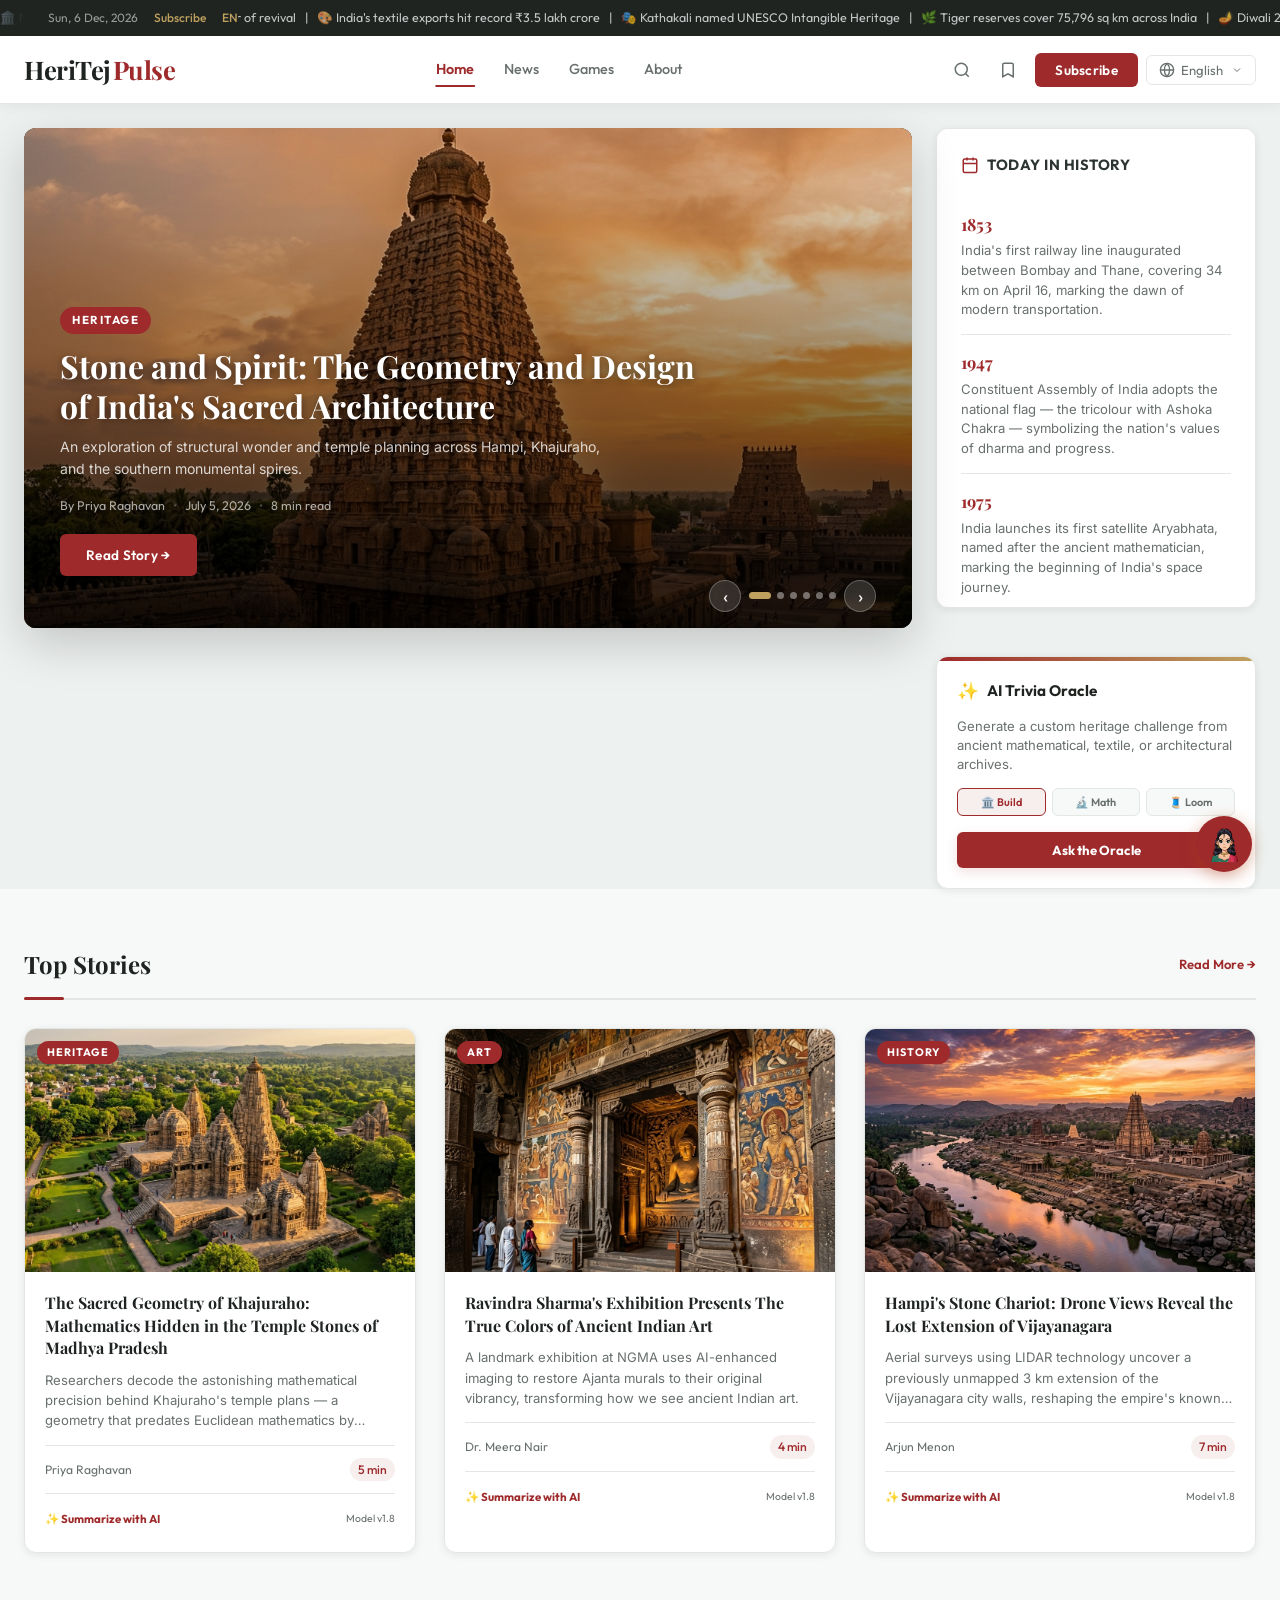
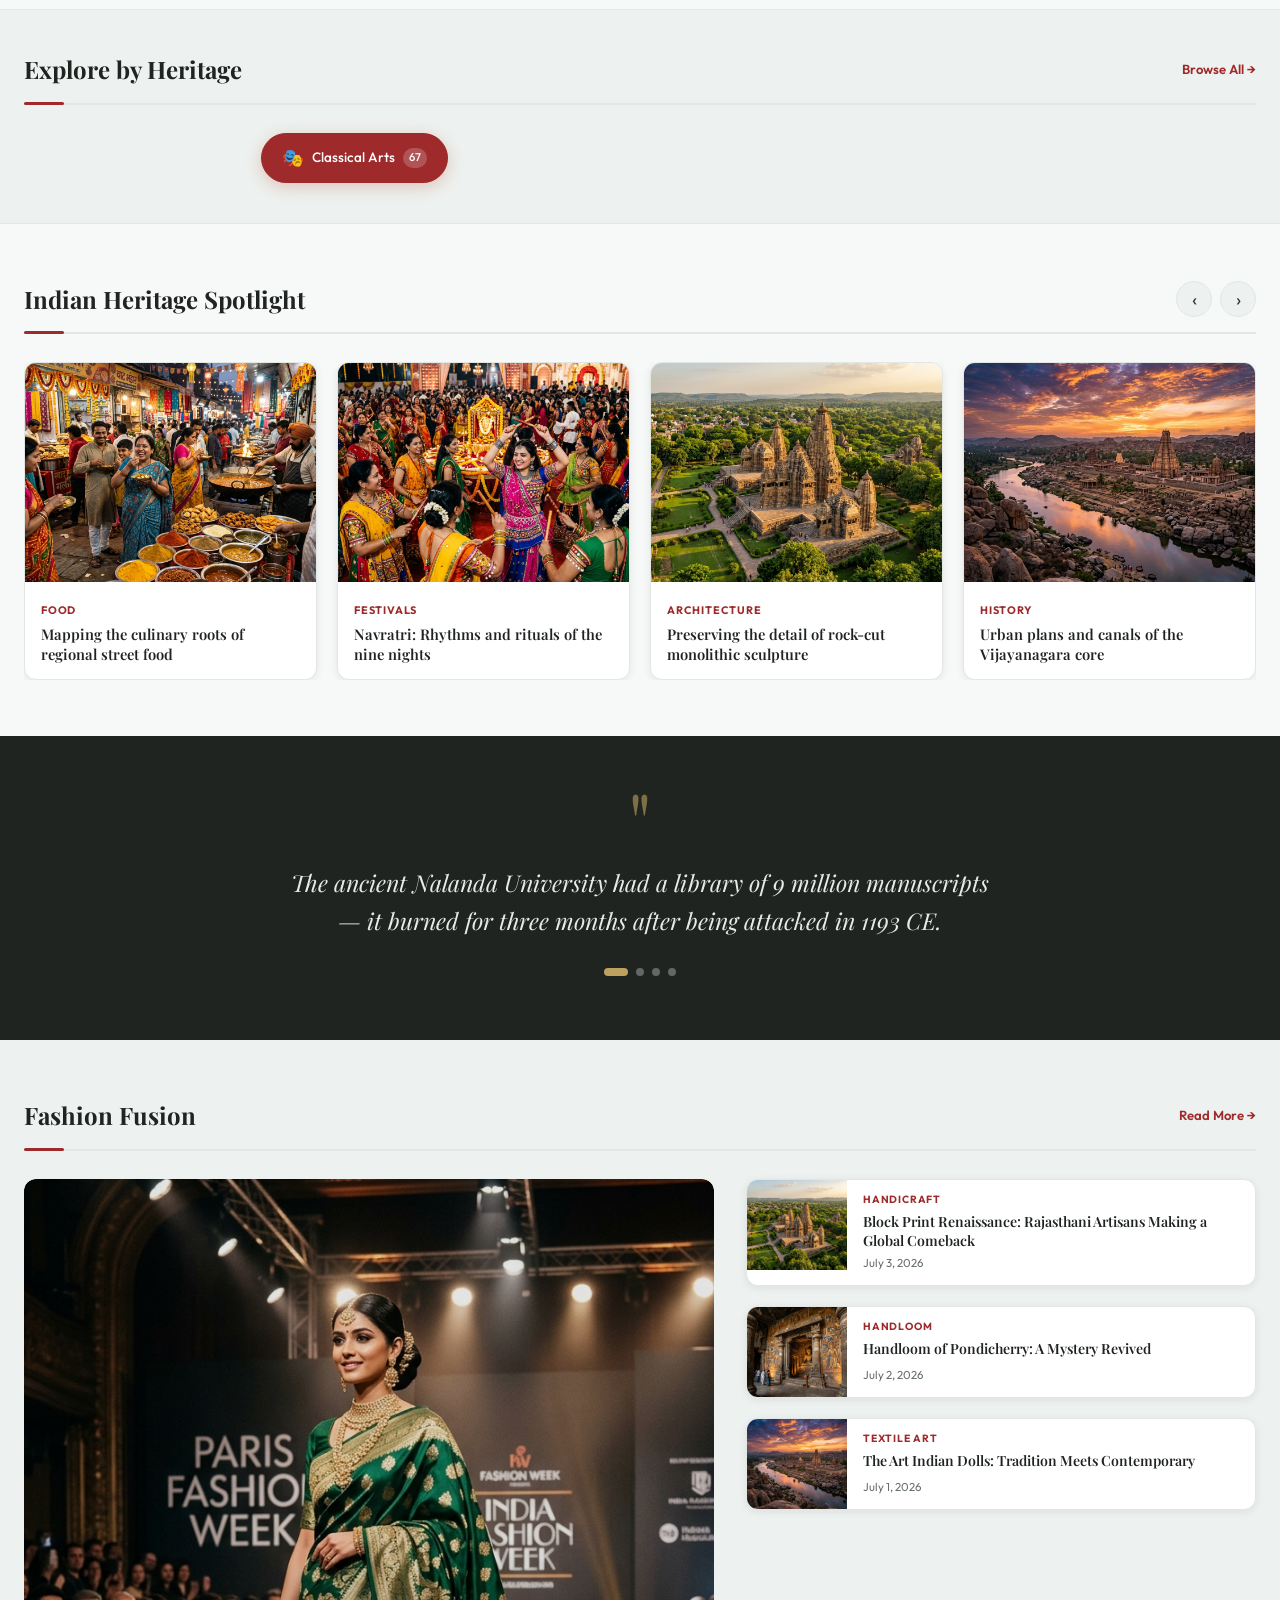
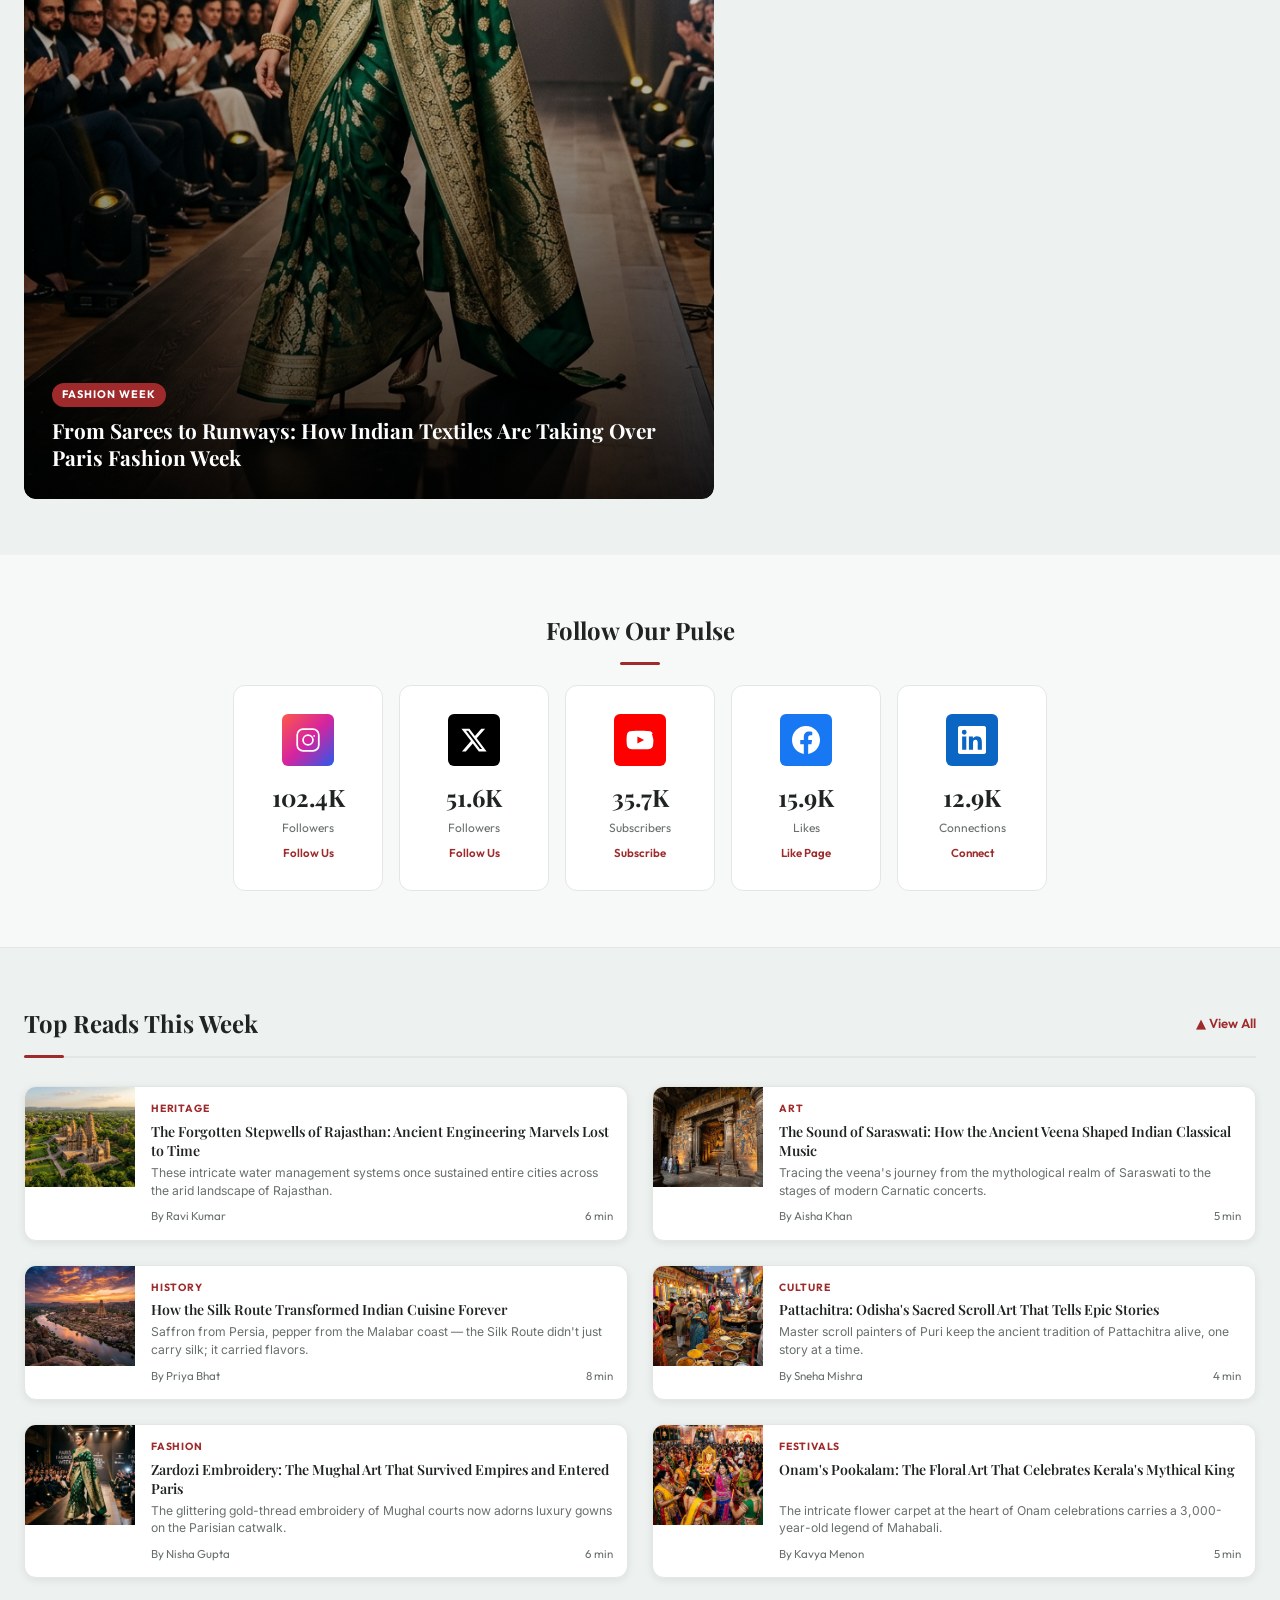
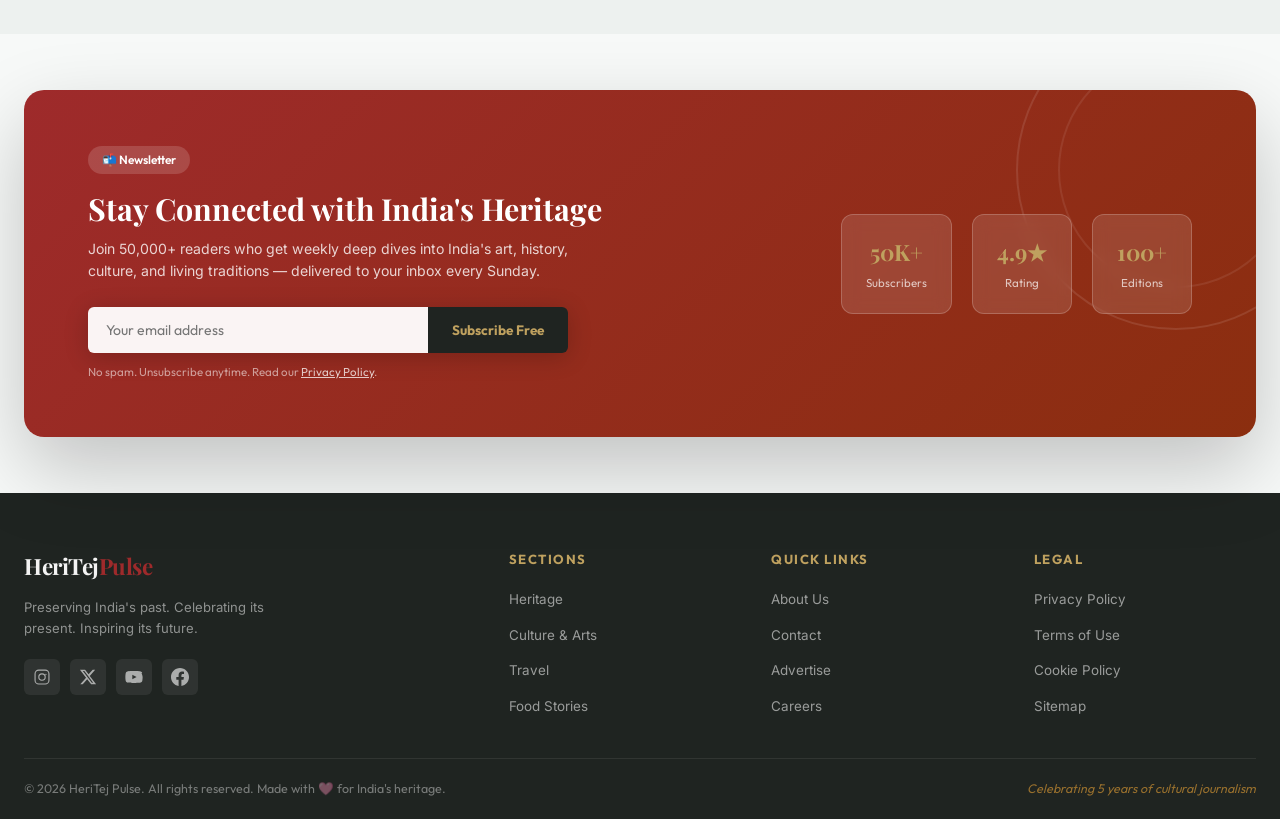
==== commit ed18f2a0: "layout: fix AI Trivia Oracle widget cutting off inside sidebar" ====
--- a/index.html
+++ b/index.html
@@ -259,31 +259,33 @@
       </div>
 
       <!-- Today in History Sidebar -->
-      <aside class="today-history" id="today-history">
-        <div class="tih-header">
-          <svg width="18" height="18" fill="none" stroke="currentColor" stroke-width="2" viewBox="0 0 24 24"><rect x="3" y="4" width="18" height="18" rx="2" ry="2"/><line x1="16" y1="2" x2="16" y2="6"/><line x1="8" y1="2" x2="8" y2="6"/><line x1="3" y1="10" x2="21" y2="10"/></svg>
-          <h2>Today in History</h2>
-        </div>
-        <div class="tih-list">
-          <div class="tih-item" id="tih-1">
-            <span class="tih-year">1853</span>
-            <p>India's first railway line inaugurated between Bombay and Thane, covering 34 km on April 16, marking the dawn of modern transportation.</p>
-          </div>
-          <div class="tih-item" id="tih-2">
-            <span class="tih-year">1947</span>
-            <p>Constituent Assembly of India adopts the national flag — the tricolour with Ashoka Chakra — symbolizing the nation's values of dharma and progress.</p>
-          </div>
-          <div class="tih-item" id="tih-3">
-            <span class="tih-year">1975</span>
-            <p>India launches its first satellite Aryabhata, named after the ancient mathematician, marking the beginning of India's space journey.</p>
-          </div>
-          <div class="tih-item" id="tih-4">
-            <span class="tih-year">2001</span>
-            <p>The Archaeological Survey of India uncovers one of the largest Bronze Age sites near Rakhigarhi, Haryana — rewriting Indus Valley timelines.</p>
-          </div>
-        </div>
-        <button class="tih-more" id="tih-more-btn">View Full History →</button>
-      </aside>
+      <div class="hero-sidebar" id="hero-sidebar">
+        <aside class="today-history" id="today-history">
+          <div class="tih-header">
+            <svg width="18" height="18" fill="none" stroke="currentColor" stroke-width="2" viewBox="0 0 24 24"><rect x="3" y="4" width="18" height="18" rx="2" ry="2"/><line x1="16" y1="2" x2="16" y2="6"/><line x1="8" y1="2" x2="8" y2="6"/><line x1="3" y1="10" x2="21" y2="10"/></svg>
+            <h2>Today in History</h2>
+          </div>
+          <div class="tih-list">
+            <div class="tih-item" id="tih-1">
+              <span class="tih-year">1853</span>
+              <p>India's first railway line inaugurated between Bombay and Thane, covering 34 km on April 16, marking the dawn of modern transportation.</p>
+            </div>
+            <div class="tih-item" id="tih-2">
+              <span class="tih-year">1947</span>
+              <p>Constituent Assembly of India adopts the national flag — the tricolour with Ashoka Chakra — symbolizing the nation's values of dharma and progress.</p>
+            </div>
+            <div class="tih-item" id="tih-3">
+              <span class="tih-year">1975</span>
+              <p>India launches its first satellite Aryabhata, named after the ancient mathematician, marking the beginning of India's space journey.</p>
+            </div>
+            <div class="tih-item" id="tih-4">
+              <span class="tih-year">2001</span>
+              <p>The Archaeological Survey of India uncovers one of the largest Bronze Age sites near Rakhigarhi, Haryana — rewriting Indus Valley timelines.</p>
+            </div>
+          </div>
+          <button class="tih-more" id="tih-more-btn">View Full History →</button>
+        </aside>
+      </div>
     </div>
   </section>
 
--- a/style.css
+++ b/style.css
@@ -421,15 +421,30 @@
   border: 1px solid rgba(255,255,255,0.25);
 }
 .slider-btn:hover { background: var(--clr-primary); border-color: var(--clr-primary); }
-.slider-dots { display: flex; gap: 5px; }
+.slider-dots {
+  display: flex;
+  align-items: center;
+  gap: 6px;
+}
 .dot {
   width: 7px; height: 7px;
   border-radius: 50%;
   background: rgba(255,255,255,0.4);
   cursor: pointer;
-  transition: var(--transition);
-}
-.dot.active { background: var(--clr-accent); width: 20px; border-radius: 4px; }
+  transition: all 0.3s ease;
+}
+.dot.active {
+  background: var(--clr-accent);
+  width: 22px;
+  border-radius: 100px;
+}
+
+/* Sidebar Wrapper */
+.hero-sidebar {
+  display: flex;
+  flex-direction: column;
+  gap: 24px;
+}
 
 /* Today in History */
 .today-history {
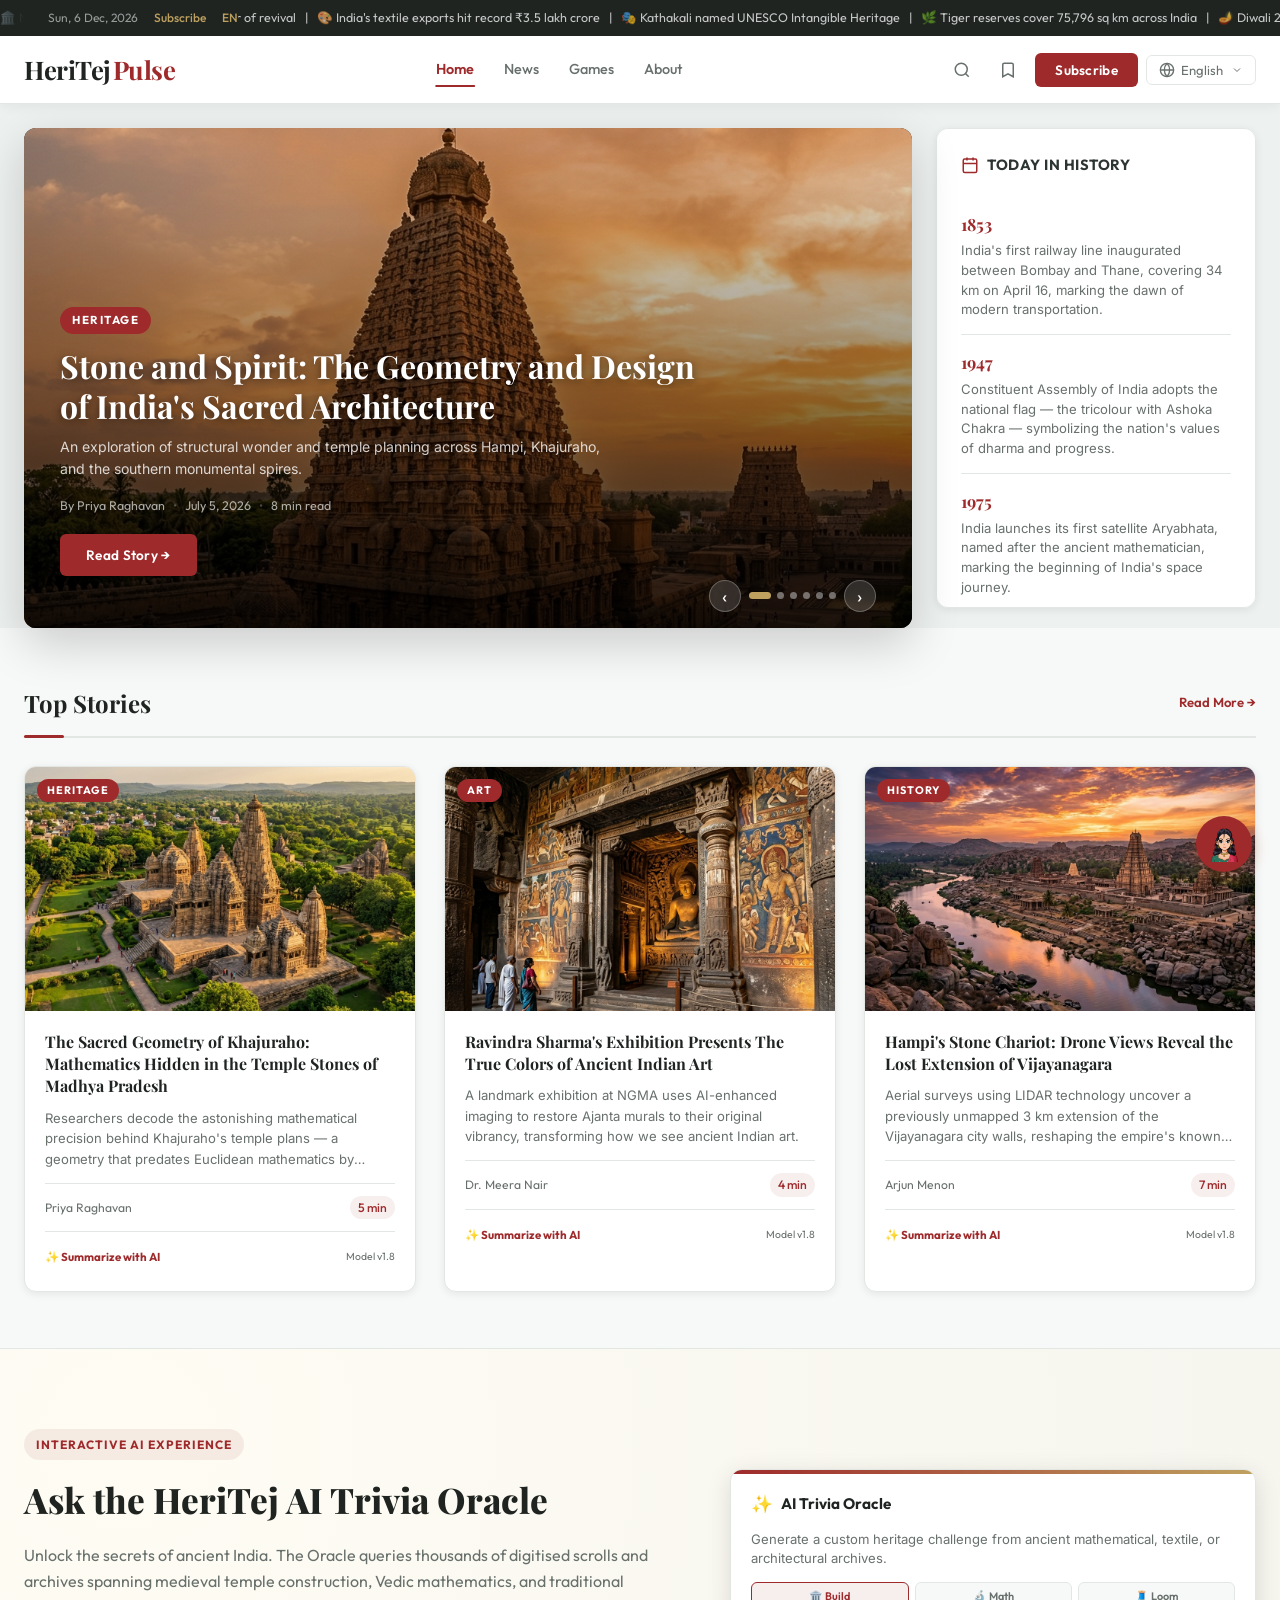
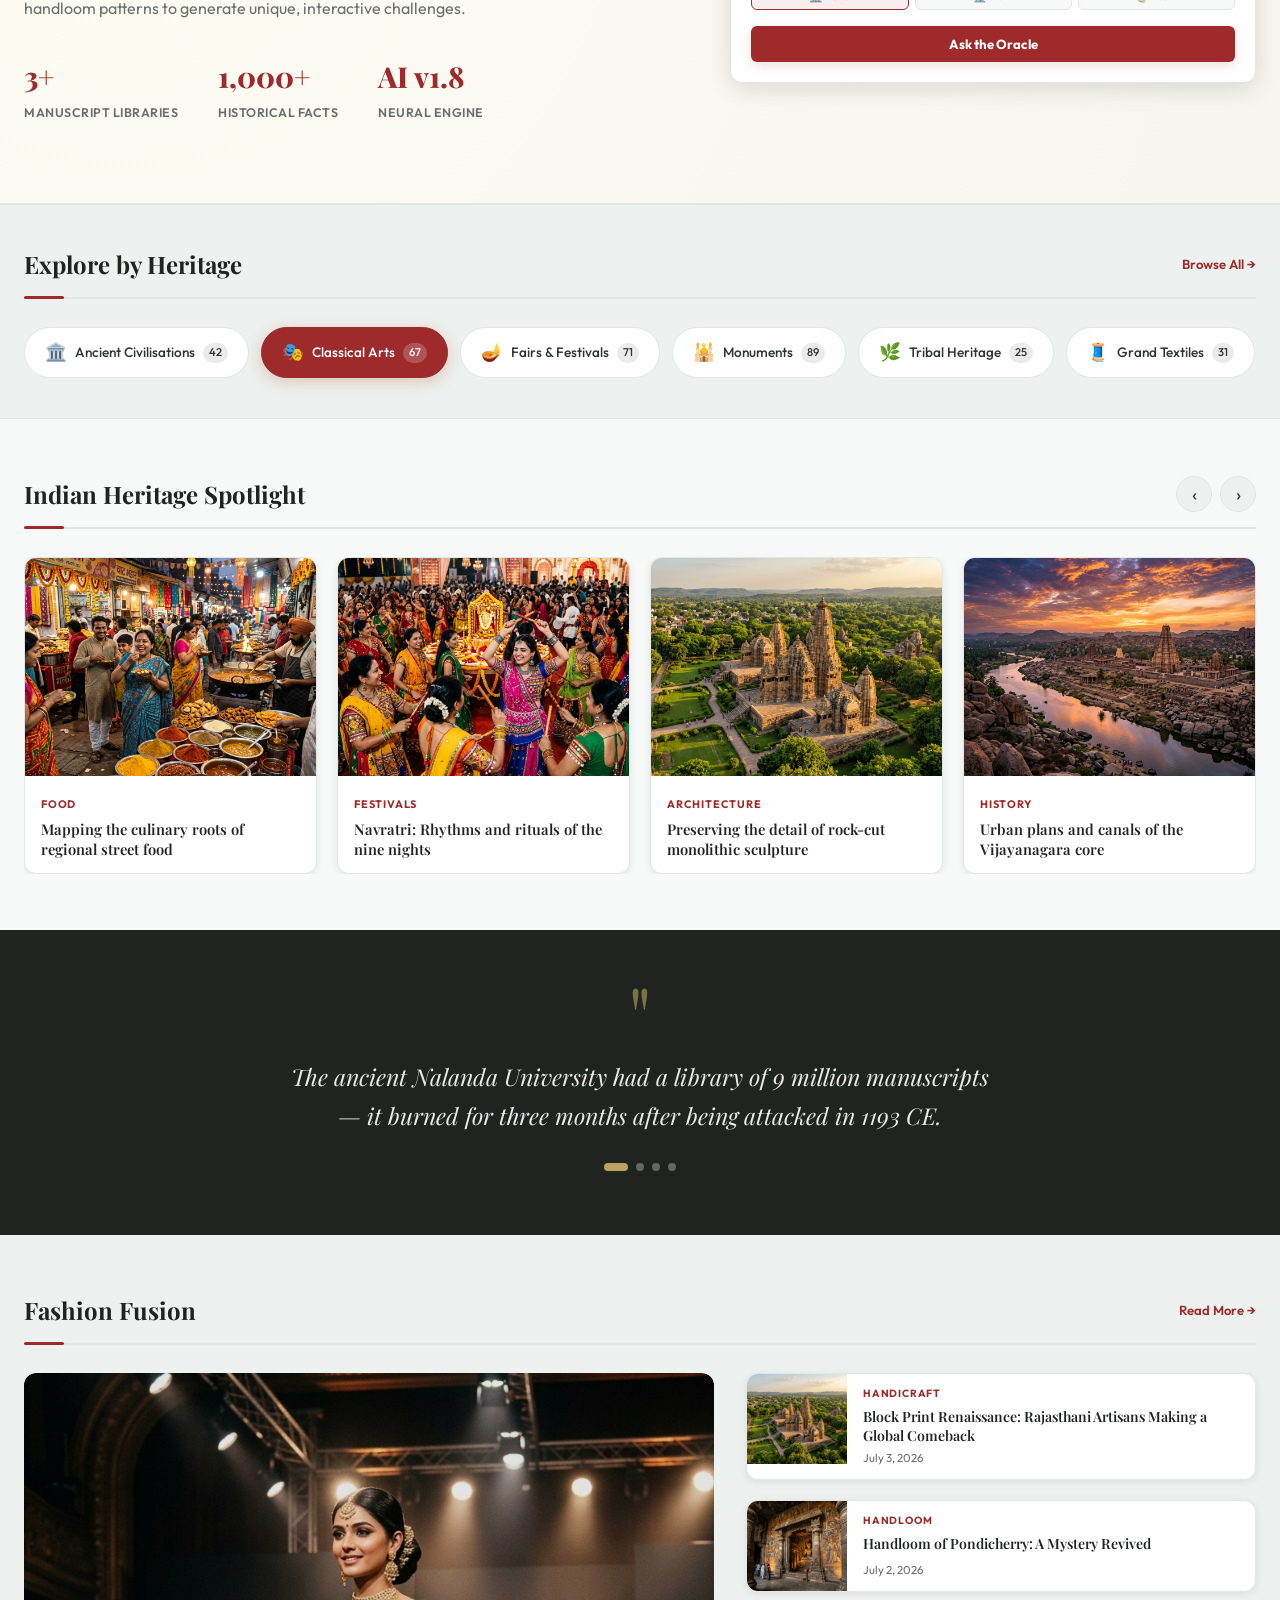
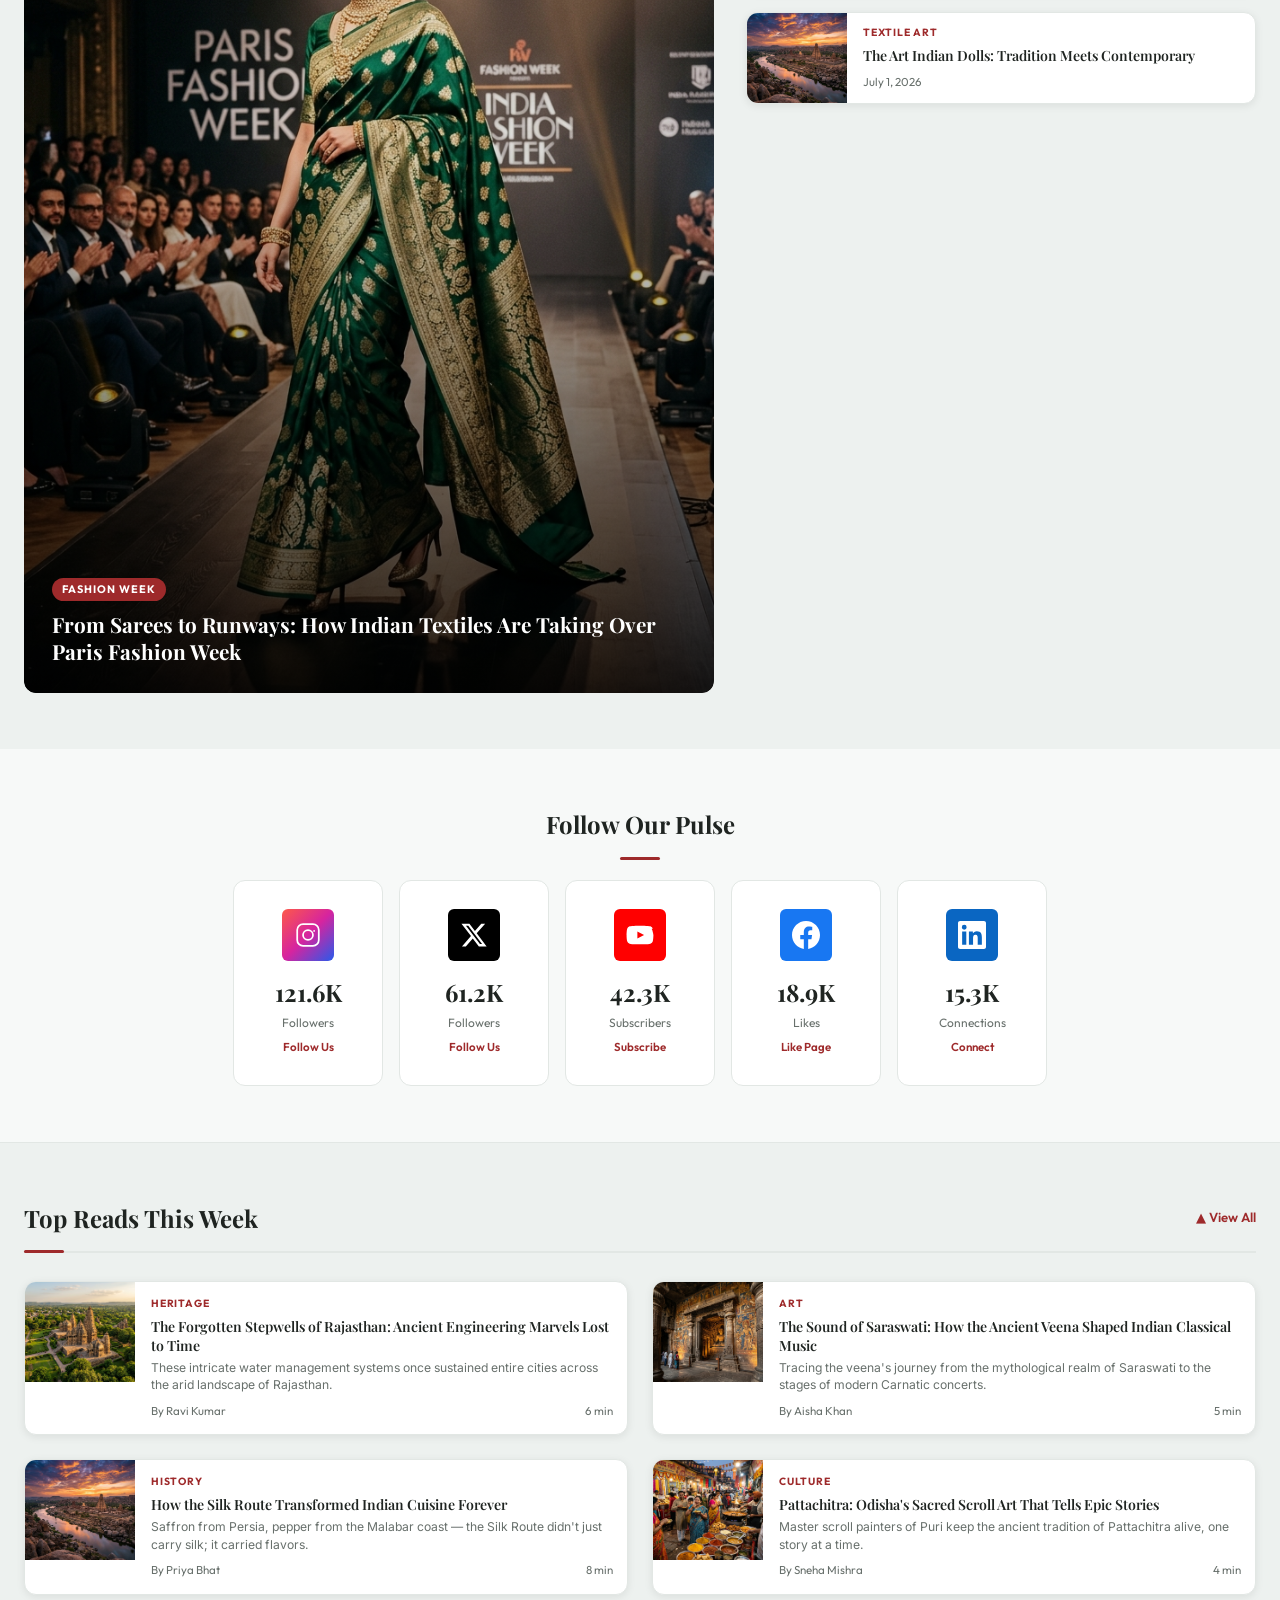
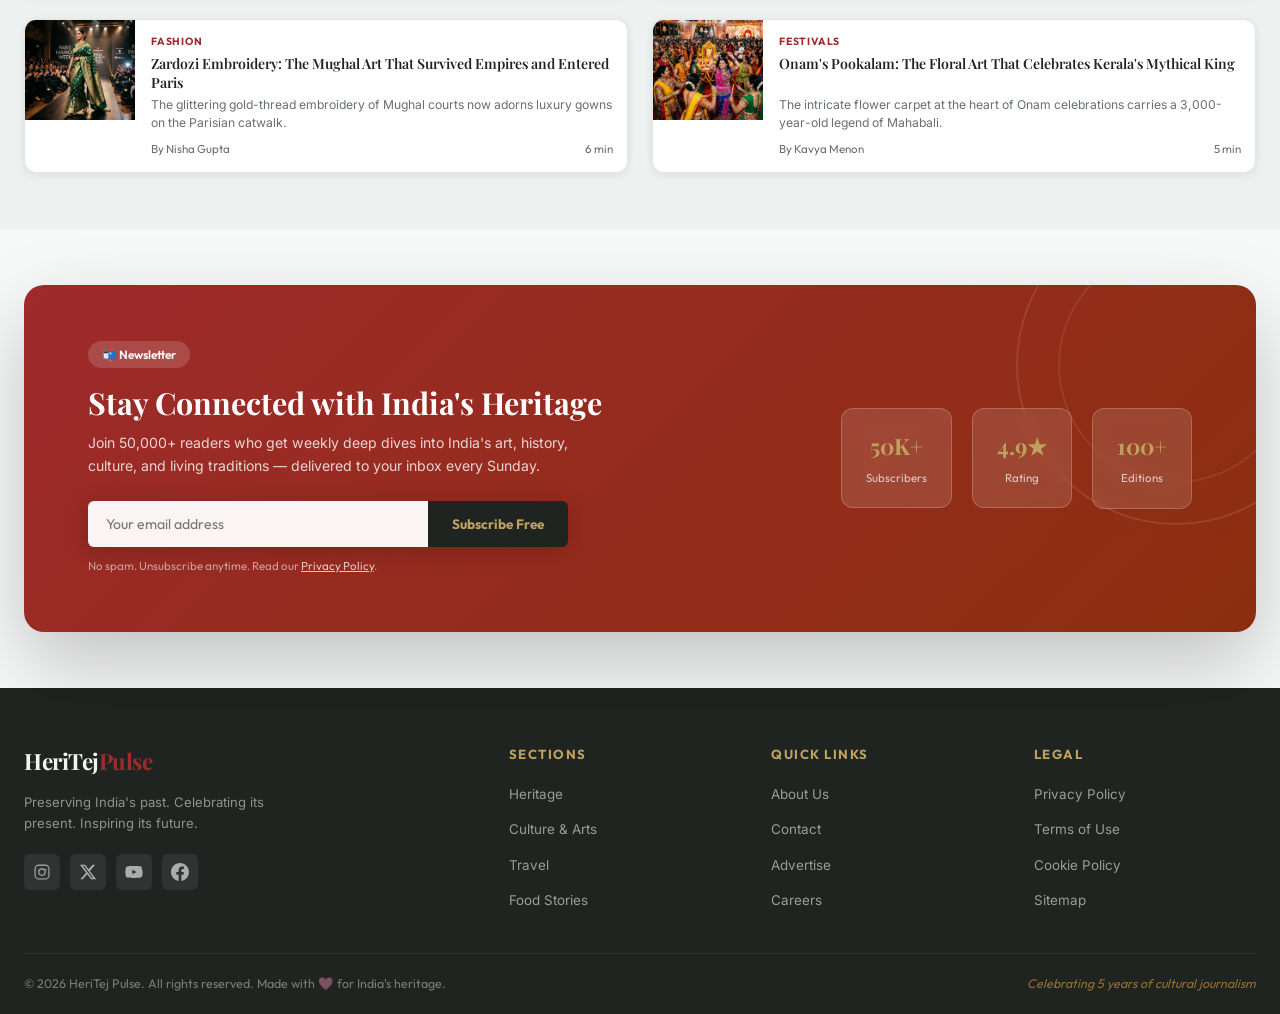
==== commit dfca1ba3: "feat: relocate AI Trivia Oracle to a dedicated homepage section under Top Stories" ====
--- a/index.html
+++ b/index.html
@@ -259,33 +259,31 @@
       </div>
 
       <!-- Today in History Sidebar -->
-      <div class="hero-sidebar" id="hero-sidebar">
-        <aside class="today-history" id="today-history">
-          <div class="tih-header">
-            <svg width="18" height="18" fill="none" stroke="currentColor" stroke-width="2" viewBox="0 0 24 24"><rect x="3" y="4" width="18" height="18" rx="2" ry="2"/><line x1="16" y1="2" x2="16" y2="6"/><line x1="8" y1="2" x2="8" y2="6"/><line x1="3" y1="10" x2="21" y2="10"/></svg>
-            <h2>Today in History</h2>
-          </div>
-          <div class="tih-list">
-            <div class="tih-item" id="tih-1">
-              <span class="tih-year">1853</span>
-              <p>India's first railway line inaugurated between Bombay and Thane, covering 34 km on April 16, marking the dawn of modern transportation.</p>
-            </div>
-            <div class="tih-item" id="tih-2">
-              <span class="tih-year">1947</span>
-              <p>Constituent Assembly of India adopts the national flag — the tricolour with Ashoka Chakra — symbolizing the nation's values of dharma and progress.</p>
-            </div>
-            <div class="tih-item" id="tih-3">
-              <span class="tih-year">1975</span>
-              <p>India launches its first satellite Aryabhata, named after the ancient mathematician, marking the beginning of India's space journey.</p>
-            </div>
-            <div class="tih-item" id="tih-4">
-              <span class="tih-year">2001</span>
-              <p>The Archaeological Survey of India uncovers one of the largest Bronze Age sites near Rakhigarhi, Haryana — rewriting Indus Valley timelines.</p>
-            </div>
-          </div>
-          <button class="tih-more" id="tih-more-btn">View Full History →</button>
-        </aside>
-      </div>
+      <aside class="today-history" id="today-history">
+        <div class="tih-header">
+          <svg width="18" height="18" fill="none" stroke="currentColor" stroke-width="2" viewBox="0 0 24 24"><rect x="3" y="4" width="18" height="18" rx="2" ry="2"/><line x1="16" y1="2" x2="16" y2="6"/><line x1="8" y1="2" x2="8" y2="6"/><line x1="3" y1="10" x2="21" y2="10"/></svg>
+          <h2>Today in History</h2>
+        </div>
+        <div class="tih-list">
+          <div class="tih-item" id="tih-1">
+            <span class="tih-year">1853</span>
+            <p>India's first railway line inaugurated between Bombay and Thane, covering 34 km on April 16, marking the dawn of modern transportation.</p>
+          </div>
+          <div class="tih-item" id="tih-2">
+            <span class="tih-year">1947</span>
+            <p>Constituent Assembly of India adopts the national flag — the tricolour with Ashoka Chakra — symbolizing the nation's values of dharma and progress.</p>
+          </div>
+          <div class="tih-item" id="tih-3">
+            <span class="tih-year">1975</span>
+            <p>India launches its first satellite Aryabhata, named after the ancient mathematician, marking the beginning of India's space journey.</p>
+          </div>
+          <div class="tih-item" id="tih-4">
+            <span class="tih-year">2001</span>
+            <p>The Archaeological Survey of India uncovers one of the largest Bronze Age sites near Rakhigarhi, Haryana — rewriting Indus Valley timelines.</p>
+          </div>
+        </div>
+        <button class="tih-more" id="tih-more-btn">View Full History →</button>
+      </aside>
     </div>
   </section>
 
@@ -340,6 +338,36 @@
             </div>
           </div>
         </article>
+      </div>
+    </div>
+  </section>
+
+  <!-- ══════════════════════════ AI TRIVIA ORACLE ══════════════════════════ -->
+  <section class="oracle-section" id="oracle-section">
+    <div class="container">
+      <div class="oracle-grid">
+        <div class="oracle-intro-wrap">
+          <span class="oracle-tag">Interactive AI Experience</span>
+          <h2 class="oracle-title">Ask the HeriTej AI Trivia Oracle</h2>
+          <p class="oracle-desc">Unlock the secrets of ancient India. The Oracle queries thousands of digitised scrolls and archives spanning medieval temple construction, Vedic mathematics, and traditional handloom patterns to generate unique, interactive challenges.</p>
+          <div class="oracle-stats">
+            <div class="ostat-item">
+              <span class="ostat-num">3+</span>
+              <span class="ostat-lbl">Manuscript Libraries</span>
+            </div>
+            <div class="ostat-item">
+              <span class="ostat-num">1,000+</span>
+              <span class="ostat-lbl">Historical Facts</span>
+            </div>
+            <div class="ostat-item">
+              <span class="ostat-num">AI v1.8</span>
+              <span class="ostat-lbl">Neural Engine</span>
+            </div>
+          </div>
+        </div>
+        <div class="oracle-widget-wrap" id="oracle-widget-holder">
+          <!-- Injected dynamically by ai-features.js -->
+        </div>
       </div>
     </div>
   </section>
--- a/style.css
+++ b/style.css
@@ -439,11 +439,83 @@
   border-radius: 100px;
 }
 
-/* Sidebar Wrapper */
-.hero-sidebar {
+/* ── AI Trivia Oracle Section ───────────────────── */
+.oracle-section {
+  background: radial-gradient(circle at 10% 20%, rgba(254, 252, 243, 1) 0%, rgba(245, 240, 225, 0.4) 90%);
+  padding: 80px 0;
+  border-top: 1px solid var(--clr-border);
+  border-bottom: 1px solid var(--clr-border);
+}
+.oracle-grid {
+  display: grid;
+  grid-template-columns: 1.1fr 0.9fr;
+  gap: 64px;
+  align-items: center;
+}
+.oracle-tag {
+  display: inline-block;
+  font-family: var(--ff-ui);
+  font-size: 0.75rem;
+  font-weight: 700;
+  text-transform: uppercase;
+  color: var(--clr-primary);
+  background: var(--clr-tag-bg);
+  padding: 6px 12px;
+  border-radius: 100px;
+  margin-bottom: 18px;
+  letter-spacing: 1px;
+}
+.oracle-title {
+  font-family: var(--ff-head);
+  font-size: 2.2rem;
+  font-weight: 800;
+  line-height: 1.25;
+  color: var(--clr-dark);
+  margin-bottom: 20px;
+}
+.oracle-desc {
+  font-family: var(--ff-ui);
+  font-size: 1rem;
+  line-height: 1.65;
+  color: var(--clr-text-muted);
+  margin-bottom: 32px;
+}
+.oracle-stats {
+  display: flex;
+  gap: 40px;
+}
+.ostat-item {
   display: flex;
   flex-direction: column;
-  gap: 24px;
+}
+.ostat-num {
+  font-family: var(--ff-head);
+  font-size: 1.8rem;
+  font-weight: 800;
+  color: var(--clr-primary);
+}
+.ostat-lbl {
+  font-family: var(--ff-ui);
+  font-size: 0.78rem;
+  font-weight: 600;
+  color: var(--clr-text-muted);
+  text-transform: uppercase;
+  letter-spacing: 0.5px;
+  margin-top: 4px;
+}
+.oracle-widget-wrap {
+  position: relative;
+}
+.oracle-widget-wrap .ai-oracle-widget {
+  margin-top: 0;
+  box-shadow: var(--shadow-md);
+}
+
+@media (max-width: 1024px) {
+  .oracle-section { padding: 60px 0; }
+  .oracle-grid { grid-template-columns: 1fr; gap: 40px; }
+  .oracle-title { font-size: 1.8rem; }
+  .oracle-stats { justify-content: space-between; gap: 20px; }
 }
 
 /* Today in History */
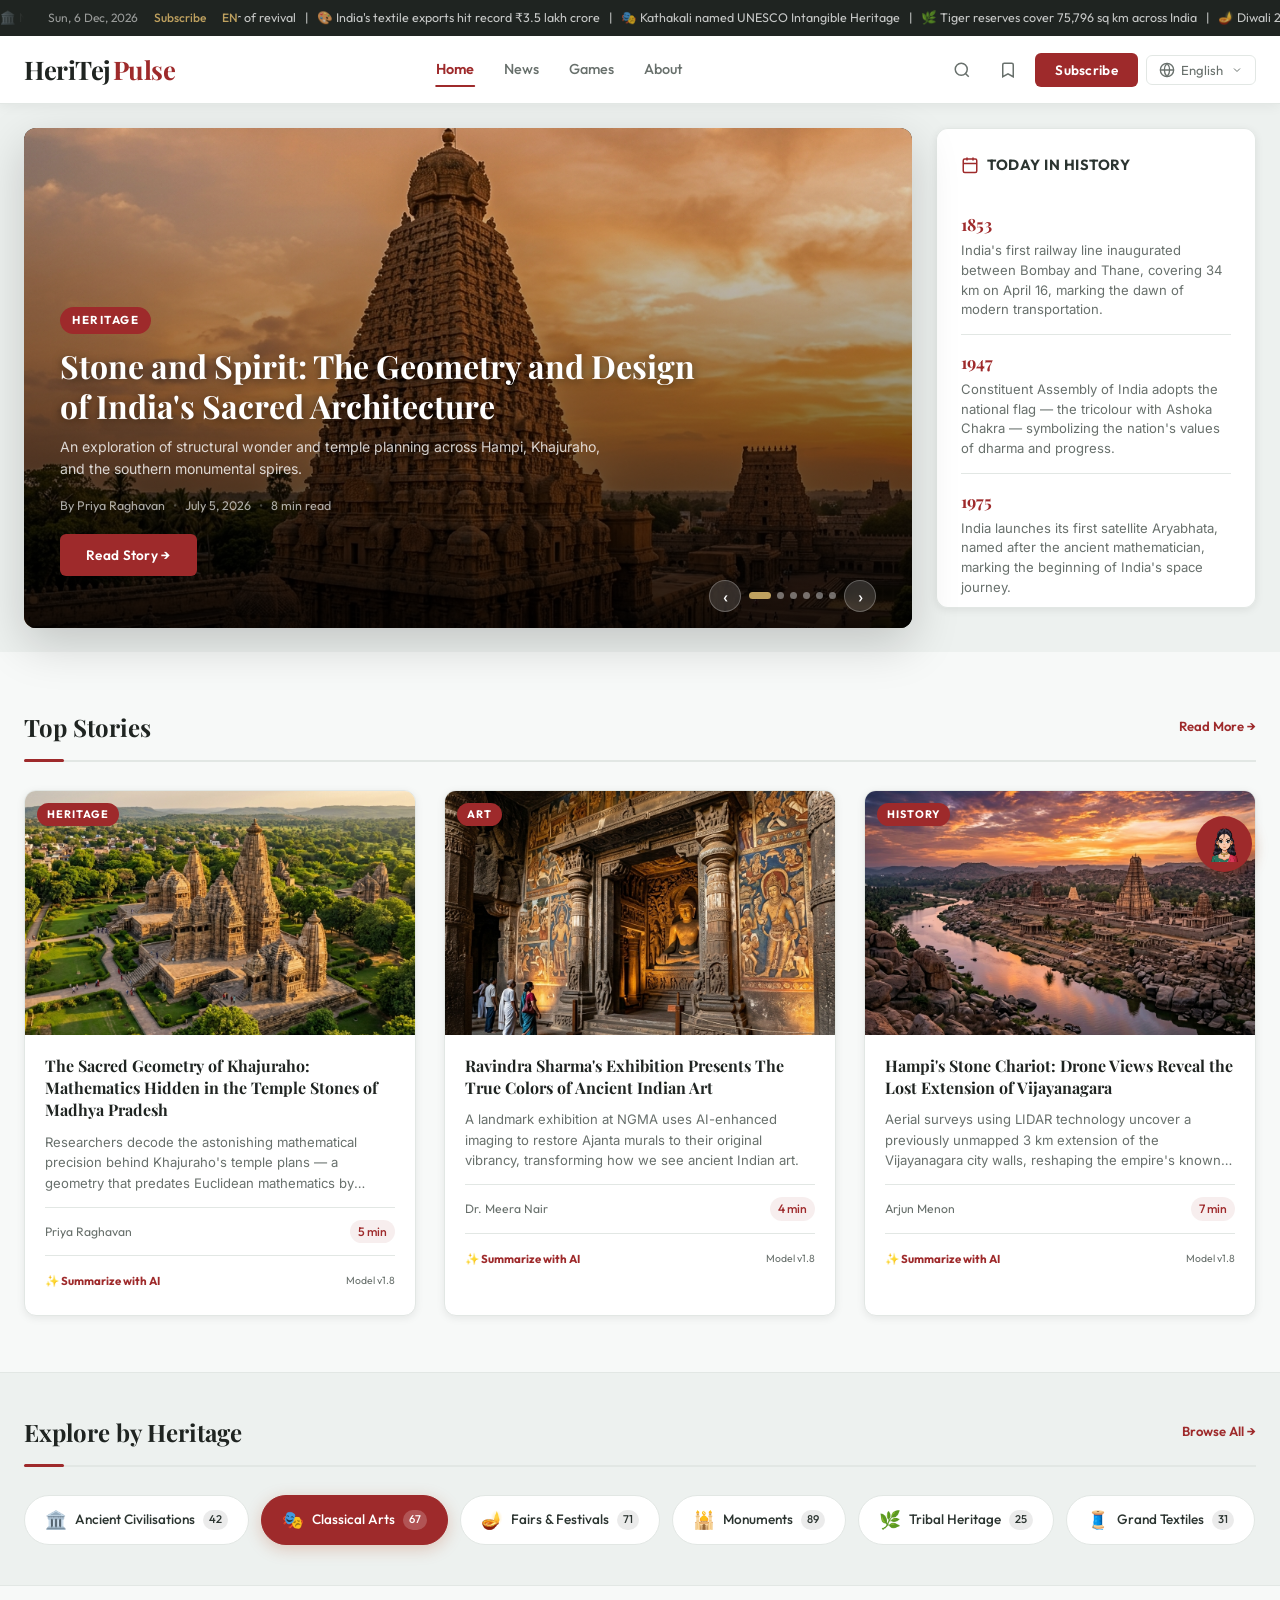
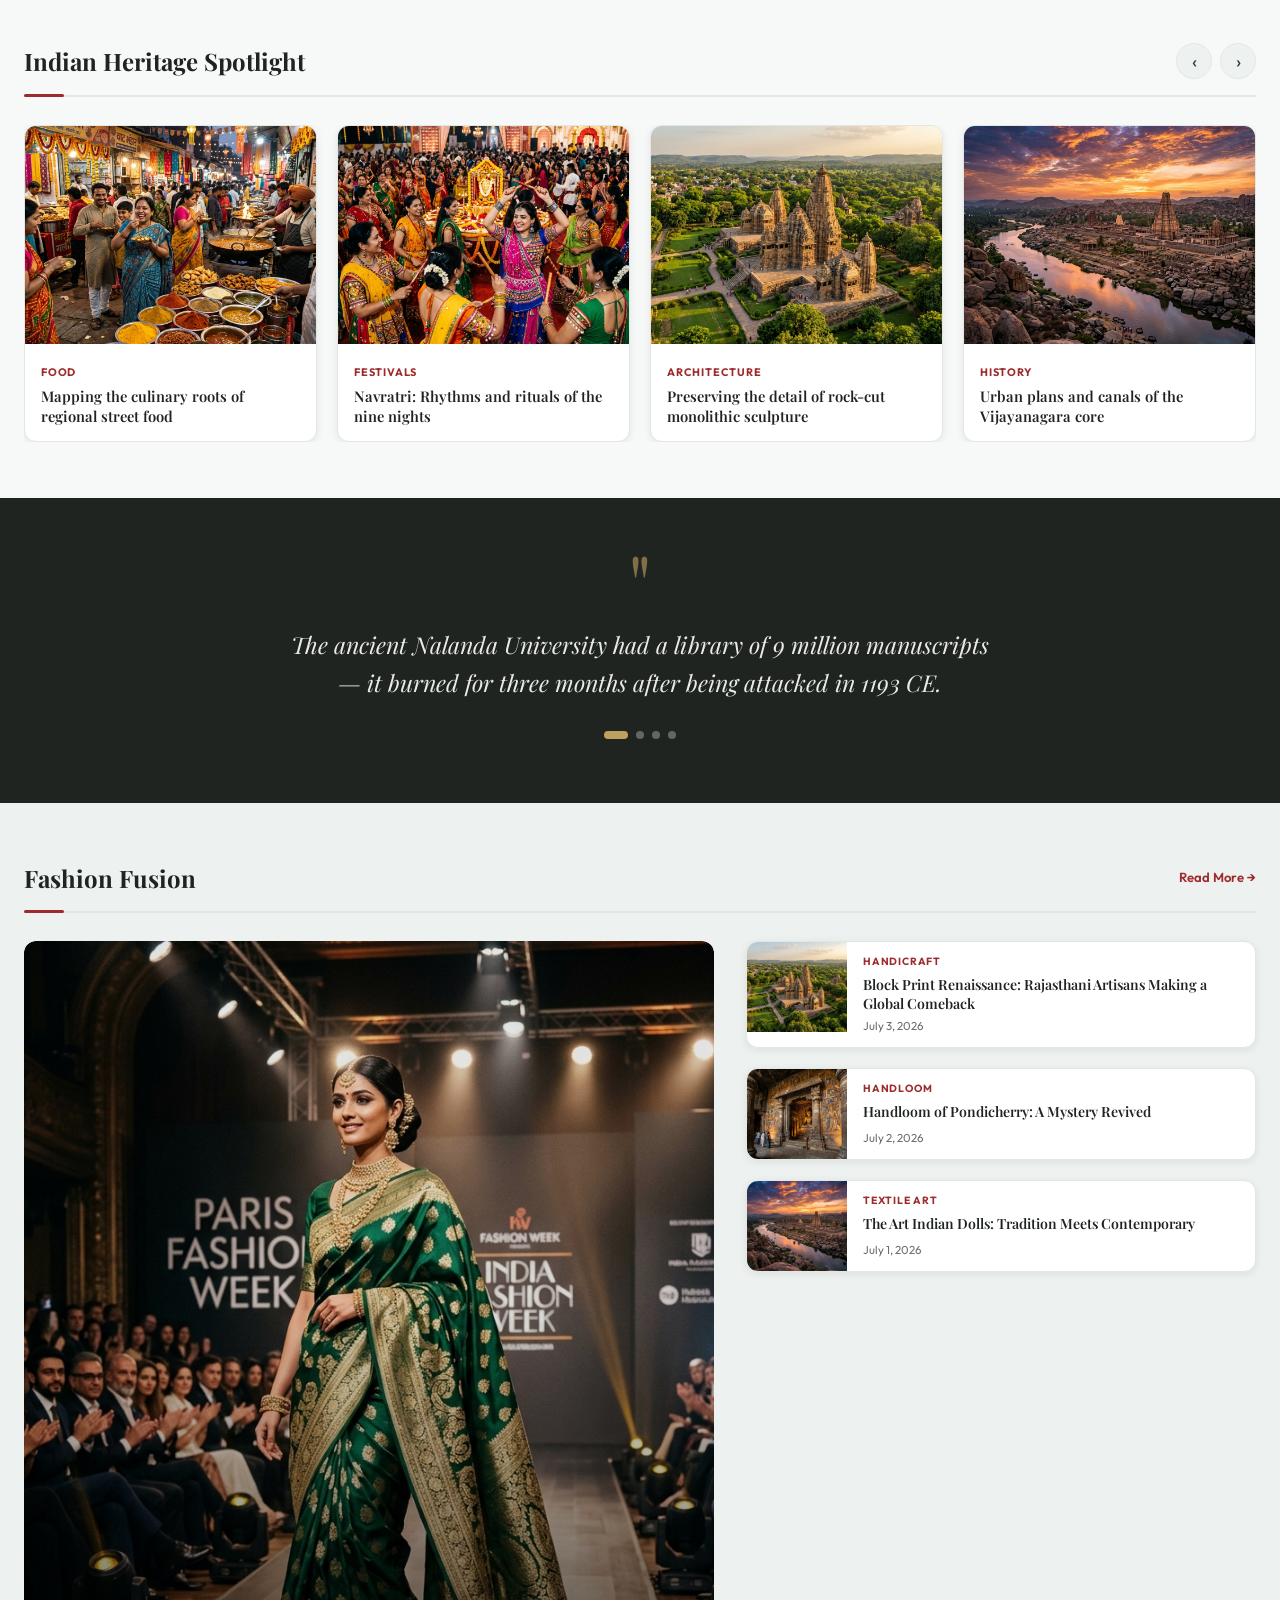
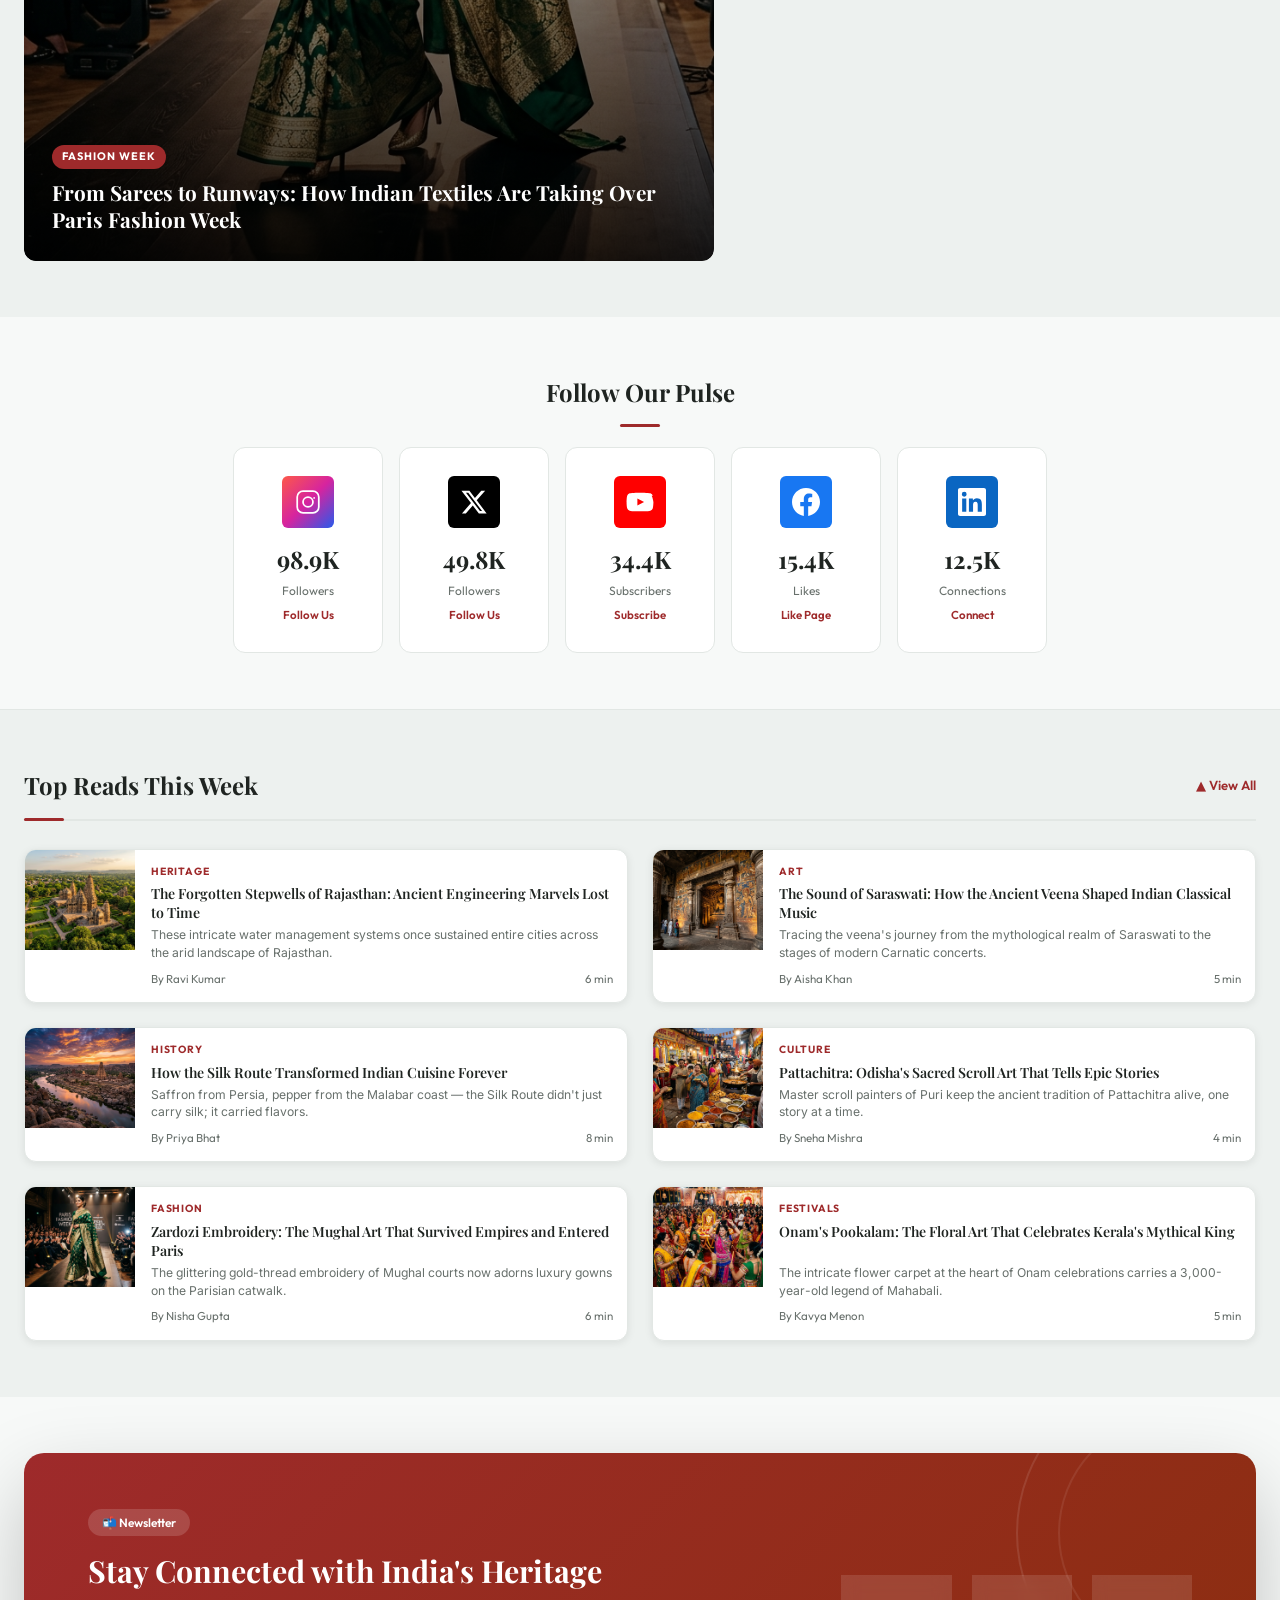
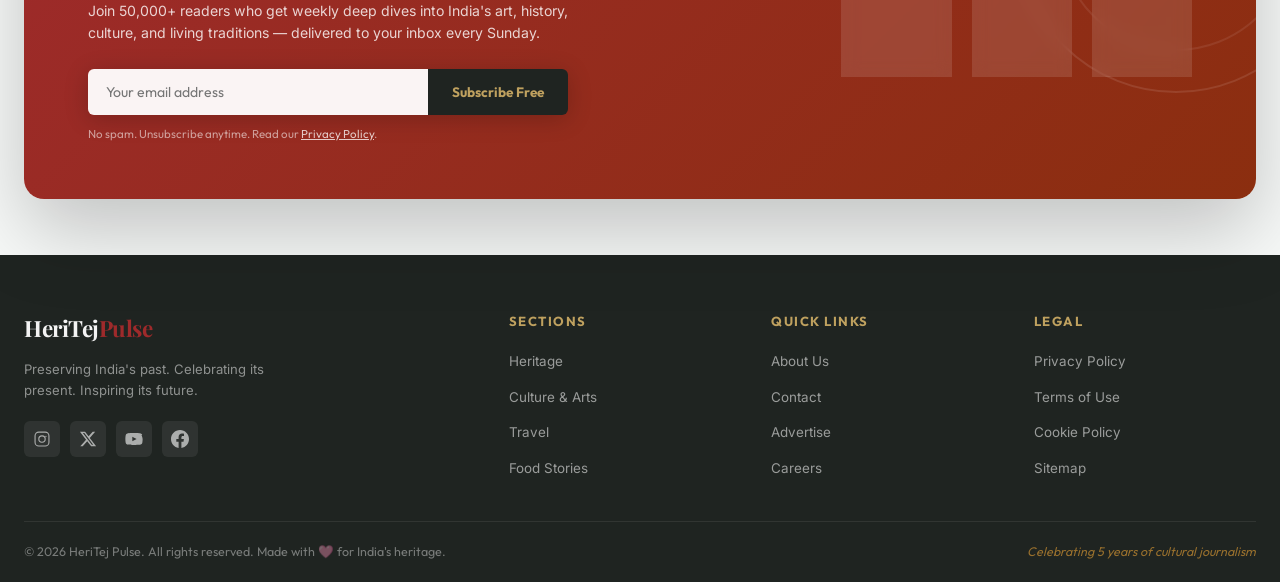
==== commit a6b92508: "style: add bottom padding to homepage hero section" ====
--- a/index.html
+++ b/index.html
@@ -342,36 +342,6 @@
     </div>
   </section>
 
-  <!-- ══════════════════════════ AI TRIVIA ORACLE ══════════════════════════ -->
-  <section class="oracle-section" id="oracle-section">
-    <div class="container">
-      <div class="oracle-grid">
-        <div class="oracle-intro-wrap">
-          <span class="oracle-tag">Interactive AI Experience</span>
-          <h2 class="oracle-title">Ask the HeriTej AI Trivia Oracle</h2>
-          <p class="oracle-desc">Unlock the secrets of ancient India. The Oracle queries thousands of digitised scrolls and archives spanning medieval temple construction, Vedic mathematics, and traditional handloom patterns to generate unique, interactive challenges.</p>
-          <div class="oracle-stats">
-            <div class="ostat-item">
-              <span class="ostat-num">3+</span>
-              <span class="ostat-lbl">Manuscript Libraries</span>
-            </div>
-            <div class="ostat-item">
-              <span class="ostat-num">1,000+</span>
-              <span class="ostat-lbl">Historical Facts</span>
-            </div>
-            <div class="ostat-item">
-              <span class="ostat-num">AI v1.8</span>
-              <span class="ostat-lbl">Neural Engine</span>
-            </div>
-          </div>
-        </div>
-        <div class="oracle-widget-wrap" id="oracle-widget-holder">
-          <!-- Injected dynamically by ai-features.js -->
-        </div>
-      </div>
-    </div>
-  </section>
-
   <!-- ══════════════════════════ EXPLORE BY HERITAGE ══════════════════════════ -->
   <section class="explore-heritage" id="explore-heritage">
     <div class="container">
--- a/style.css
+++ b/style.css
@@ -293,10 +293,9 @@
 .hero-grid {
   display: grid;
   grid-template-columns: 1fr 320px;
-  gap: 0;
   max-width: 1280px;
   margin: 0 auto;
-  padding: 24px 24px 0;
+  padding: 24px 24px 24px;
   gap: 24px;
 }
 
@@ -437,85 +436,6 @@
   background: var(--clr-accent);
   width: 22px;
   border-radius: 100px;
-}
-
-/* ── AI Trivia Oracle Section ───────────────────── */
-.oracle-section {
-  background: radial-gradient(circle at 10% 20%, rgba(254, 252, 243, 1) 0%, rgba(245, 240, 225, 0.4) 90%);
-  padding: 80px 0;
-  border-top: 1px solid var(--clr-border);
-  border-bottom: 1px solid var(--clr-border);
-}
-.oracle-grid {
-  display: grid;
-  grid-template-columns: 1.1fr 0.9fr;
-  gap: 64px;
-  align-items: center;
-}
-.oracle-tag {
-  display: inline-block;
-  font-family: var(--ff-ui);
-  font-size: 0.75rem;
-  font-weight: 700;
-  text-transform: uppercase;
-  color: var(--clr-primary);
-  background: var(--clr-tag-bg);
-  padding: 6px 12px;
-  border-radius: 100px;
-  margin-bottom: 18px;
-  letter-spacing: 1px;
-}
-.oracle-title {
-  font-family: var(--ff-head);
-  font-size: 2.2rem;
-  font-weight: 800;
-  line-height: 1.25;
-  color: var(--clr-dark);
-  margin-bottom: 20px;
-}
-.oracle-desc {
-  font-family: var(--ff-ui);
-  font-size: 1rem;
-  line-height: 1.65;
-  color: var(--clr-text-muted);
-  margin-bottom: 32px;
-}
-.oracle-stats {
-  display: flex;
-  gap: 40px;
-}
-.ostat-item {
-  display: flex;
-  flex-direction: column;
-}
-.ostat-num {
-  font-family: var(--ff-head);
-  font-size: 1.8rem;
-  font-weight: 800;
-  color: var(--clr-primary);
-}
-.ostat-lbl {
-  font-family: var(--ff-ui);
-  font-size: 0.78rem;
-  font-weight: 600;
-  color: var(--clr-text-muted);
-  text-transform: uppercase;
-  letter-spacing: 0.5px;
-  margin-top: 4px;
-}
-.oracle-widget-wrap {
-  position: relative;
-}
-.oracle-widget-wrap .ai-oracle-widget {
-  margin-top: 0;
-  box-shadow: var(--shadow-md);
-}
-
-@media (max-width: 1024px) {
-  .oracle-section { padding: 60px 0; }
-  .oracle-grid { grid-template-columns: 1fr; gap: 40px; }
-  .oracle-title { font-size: 1.8rem; }
-  .oracle-stats { justify-content: space-between; gap: 20px; }
 }
 
 /* Today in History */
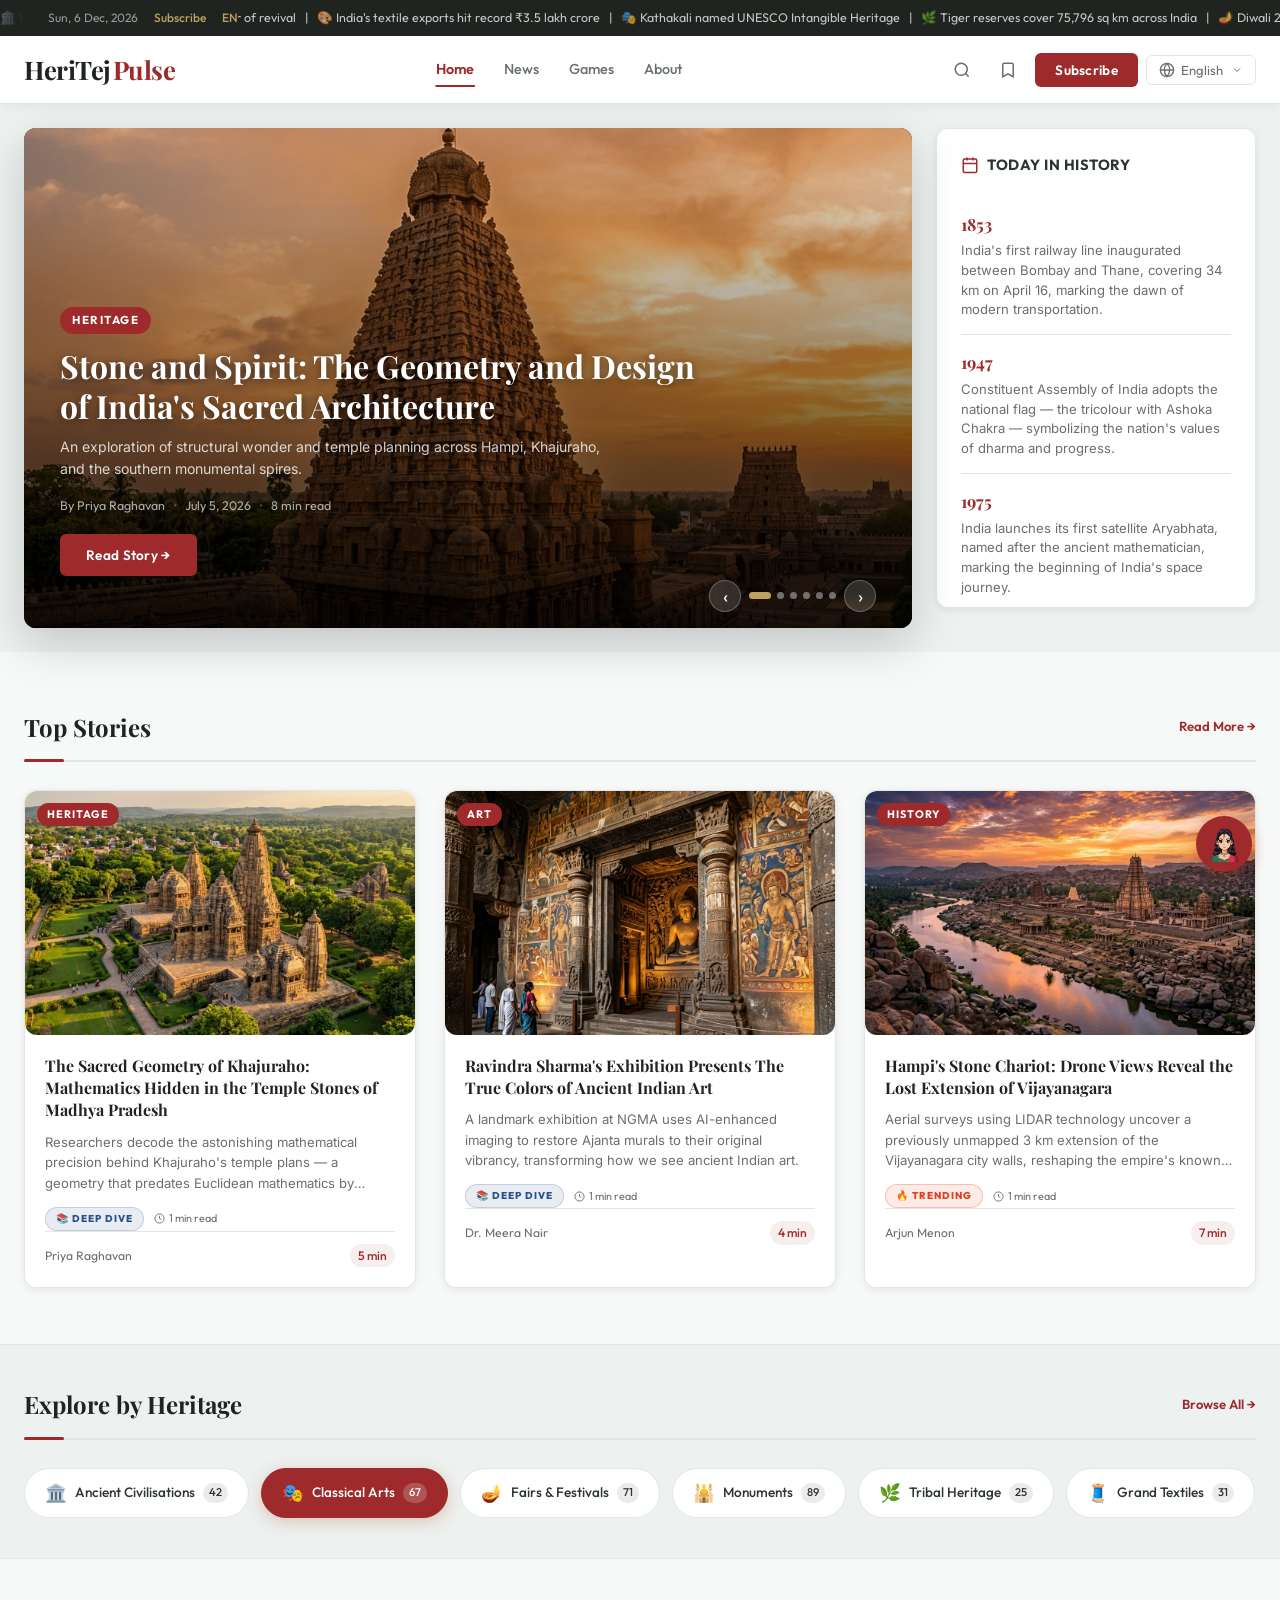
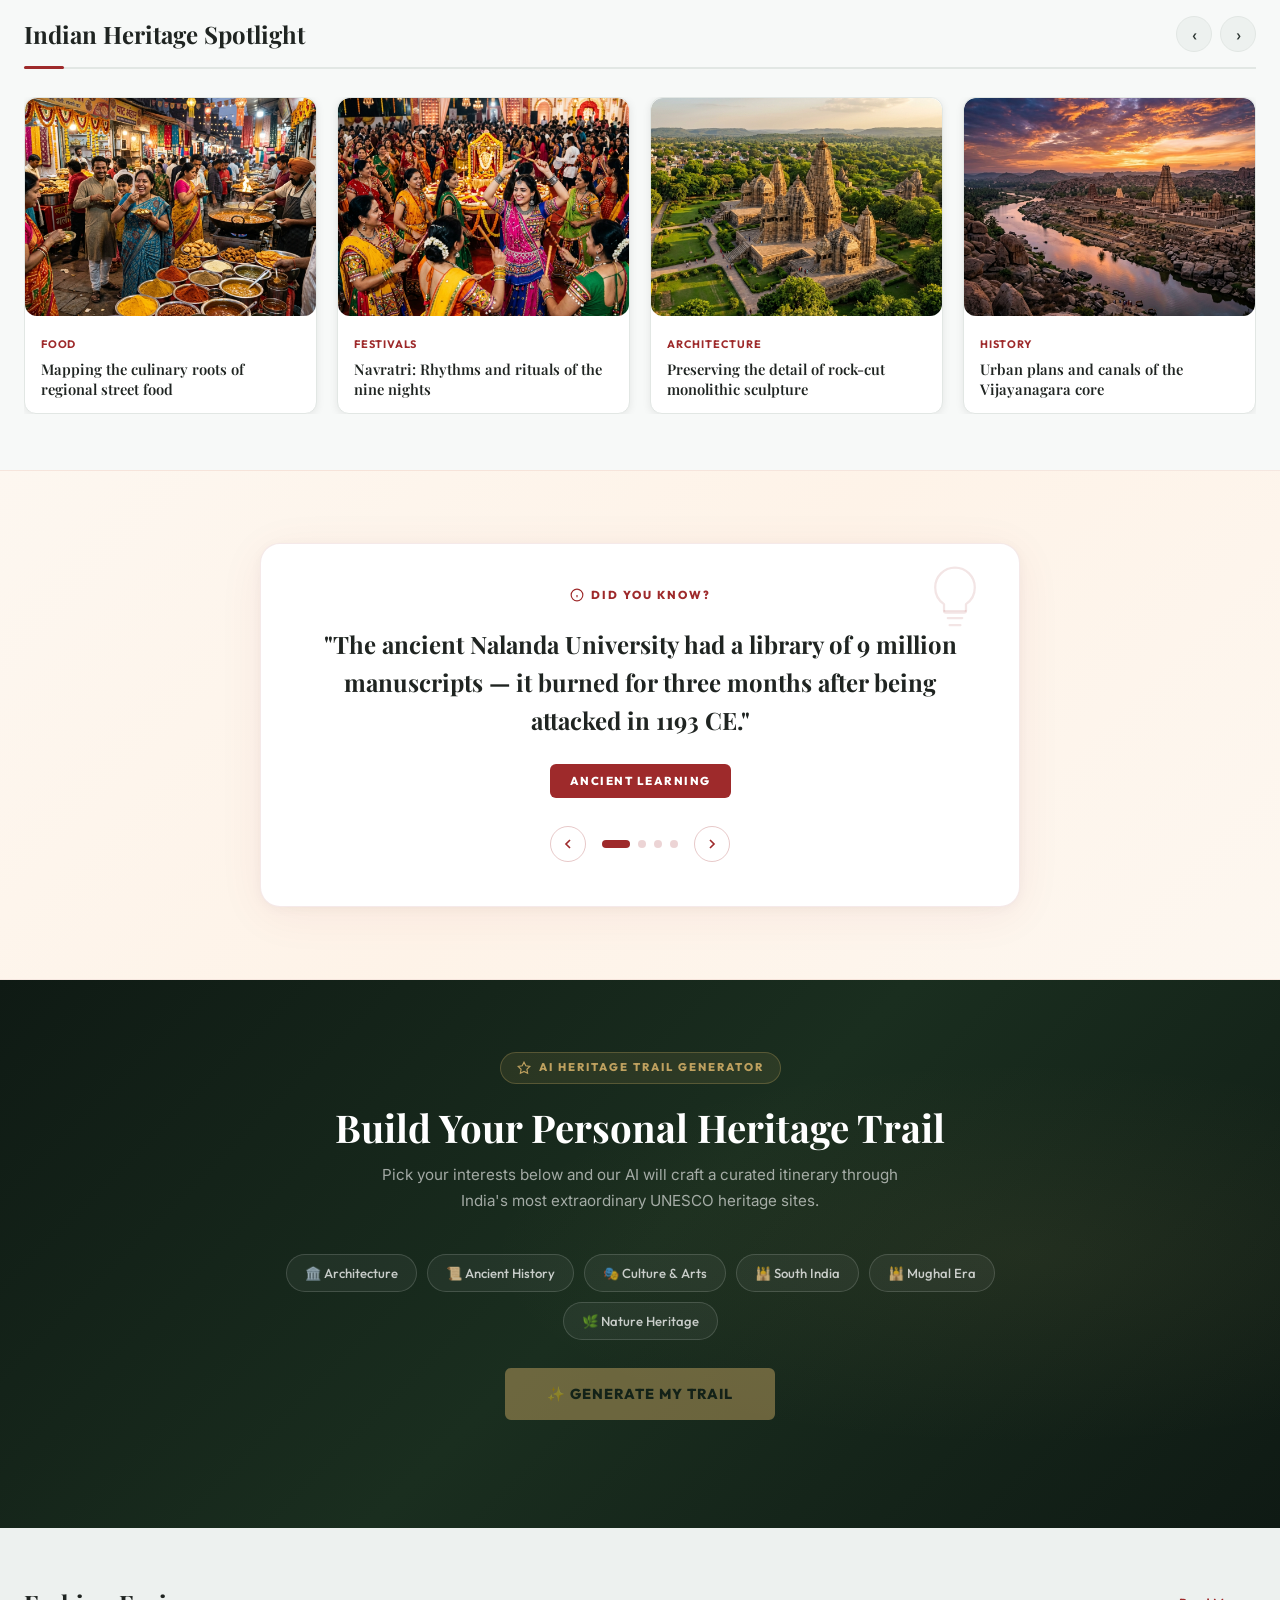
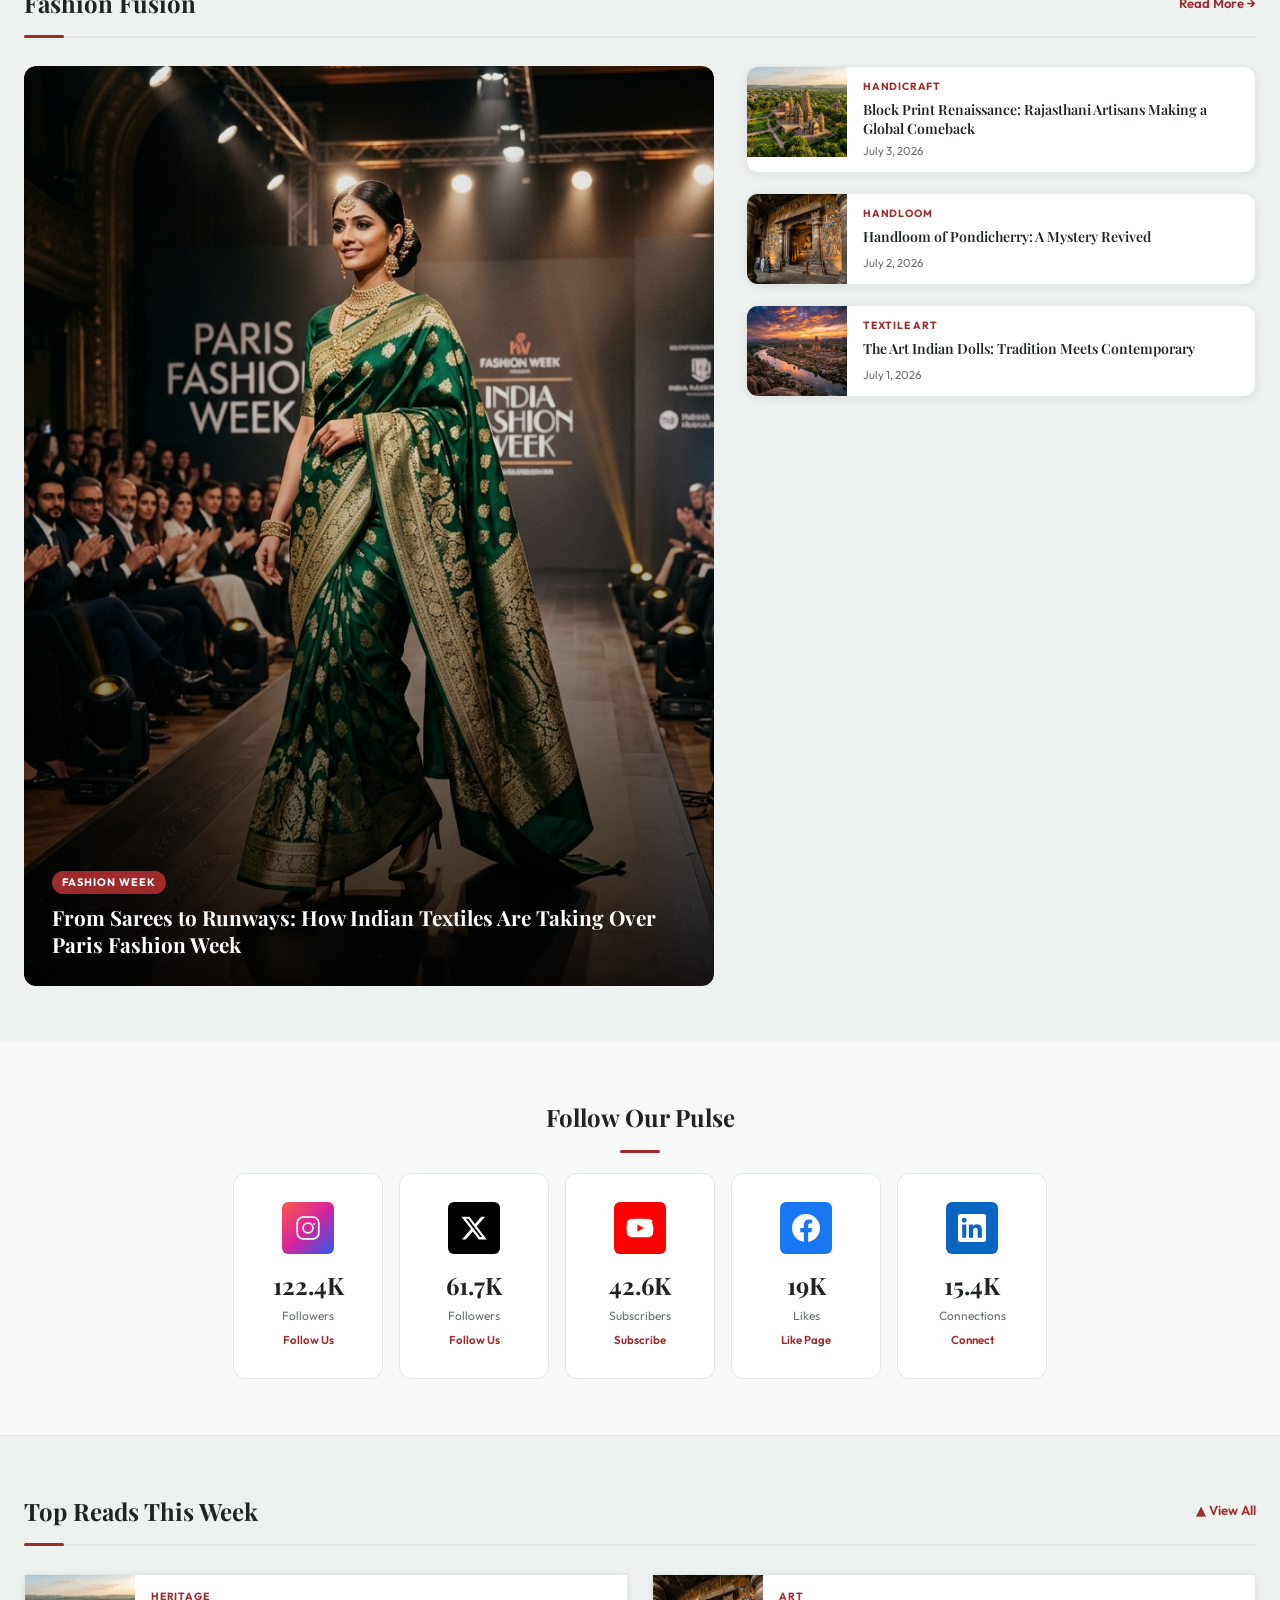
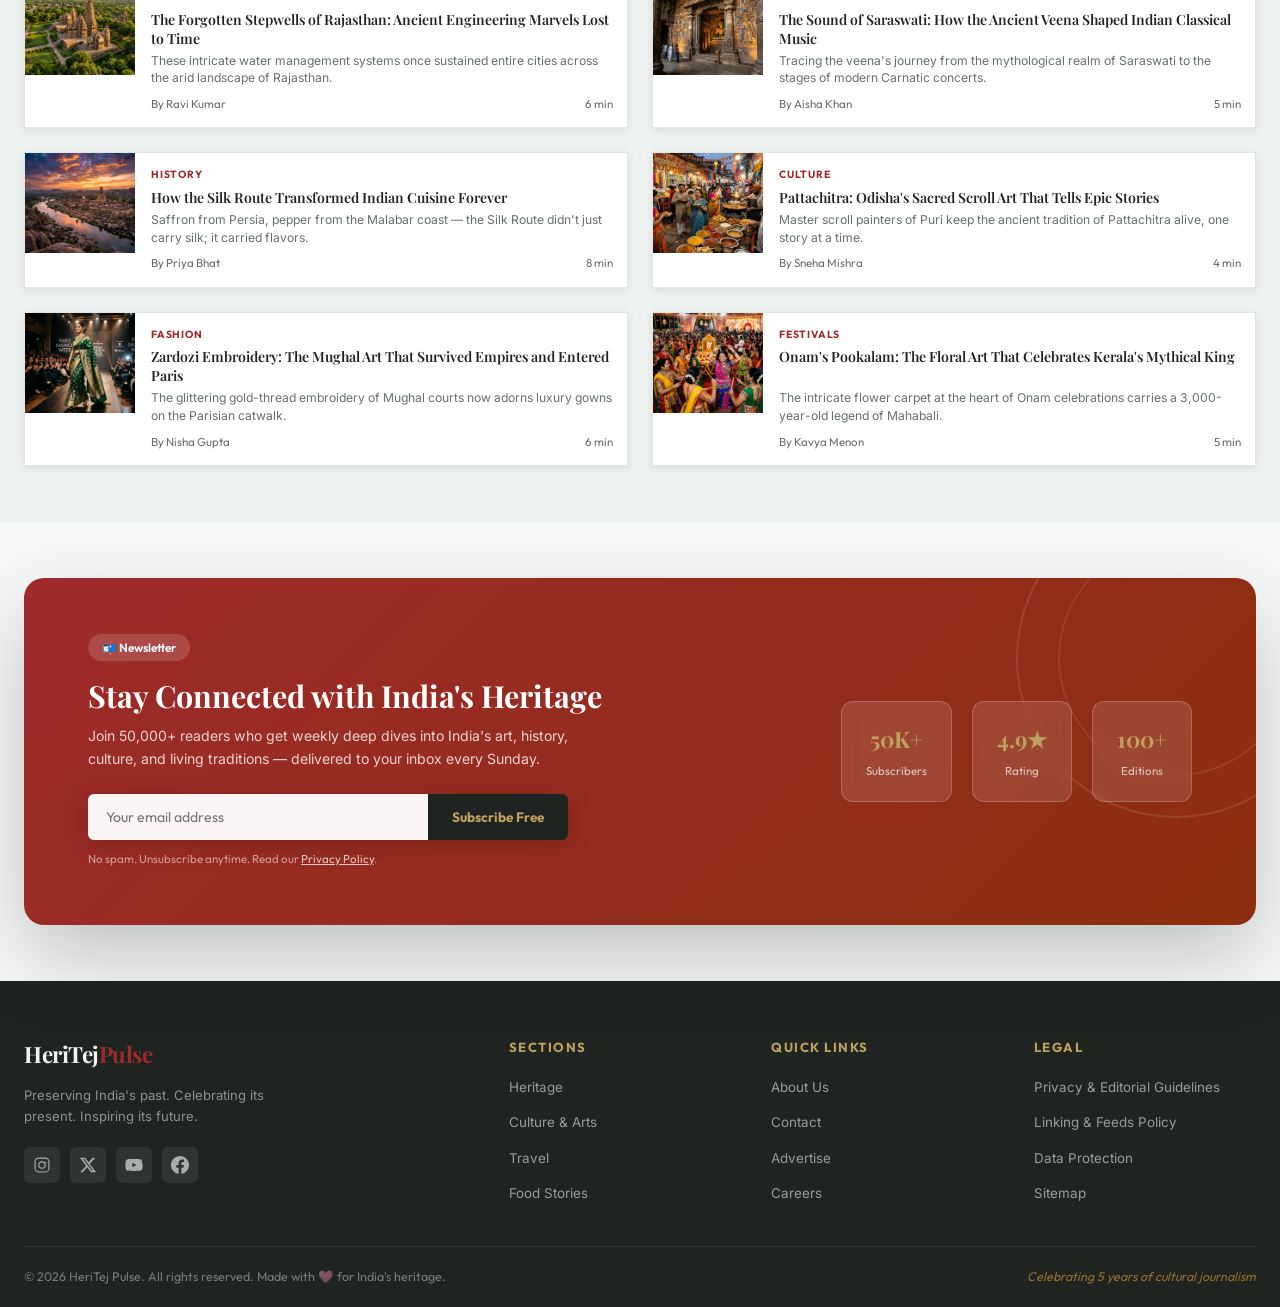
==== commit 6558cac9: "feat: Add calendar filter, AI features, Paris fashion story and privacy guidelines" ====
--- a/index.html
+++ b/index.html
@@ -14,7 +14,7 @@
   <!-- Chatbot CSS -->
   <link rel="stylesheet" href="chatbot.css" />
   <!-- AI Features CSS -->
-  <link rel="stylesheet" href="ai-features.css" />
+  <link rel="stylesheet" href="ai-all-features.css" />
   <!-- Google Translate File Origin / CORS relative-protocol Fix -->
   <script type="text/javascript">
     (function() {
@@ -163,19 +163,19 @@
             <button class="btn-read-story" id="hero-read-btn">Read Story →</button>
           </div>
         </div>
-        <div class="slide" id="slide-2" data-article-id="3">
-          <img src="images/story2.png" alt="Ajanta Cave Paintings" />
+        <div class="slide" id="slide-2" data-article-id="14">
+          <img src="images/news.avif" alt="Manish Malhotra Indian Couture on Paris Runway" />
           <div class="slide-overlay"></div>
           <div class="slide-content">
-            <span class="slide-tag">Art</span>
-            <h1 class="slide-title">Ajanta Restored: Conserving 2,000-Year-Old Pigments</h1>
-            <p class="slide-desc">Advanced digital restoration reveals underlying drafts and original mineral pigments, offering new insights into early Buddhist art.</p>
+            <span class="slide-tag">Fashion</span>
+            <h1 class="slide-title">Indian Heritage Walks the Paris Haute Couture Runway</h1>
+            <p class="slide-desc">Indian couturier Manish Malhotra is set to make his debut at Paris Haute Couture Week 2026, becoming only the fourth Indian designer invited to the world's most prestigious haute couture platform.</p>
             <div class="slide-meta">
-              <span class="slide-author">By Dr. Meera Nair</span>
+              <span class="slide-author">By Sneha Mishra</span>
               <span class="slide-dot">•</span>
               <span class="slide-time">July 4, 2026</span>
               <span class="slide-dot">•</span>
-              <span class="slide-read">6 min read</span>
+              <span class="slide-read">4 min read</span>
             </div>
             <button class="btn-read-story" id="hero-read-btn-2">Read Story →</button>
           </div>
@@ -446,19 +446,45 @@
     </div>
   </section>
 
-  <!-- ══════════════════════════ QUOTE SECTION ══════════════════════════ -->
+  <!-- ══════════════════════════ DID YOU KNOW? SECTION ══════════════════════════ -->
   <section class="quote-section" id="quote-section">
     <div class="container">
       <div class="quote-card" id="quote-card">
-        <div class="quote-icon">"</div>
+        <!-- Decorative lightbulb icon -->
+        <div class="quote-deco-icon" aria-hidden="true">
+          <svg viewBox="0 0 64 80" fill="none" xmlns="http://www.w3.org/2000/svg">
+            <path d="M32 4C19.85 4 10 13.85 10 26c0 7.72 3.9 14.52 9.8 18.6V52a2 2 0 0 0 2 2h20.4a2 2 0 0 0 2-2v-7.4C50.1 40.52 54 33.72 54 26 54 13.85 44.15 4 32 4Z" stroke="currentColor" stroke-width="2.5" stroke-linejoin="round"/>
+            <path d="M24 60h16M26 68h12" stroke="currentColor" stroke-width="2.5" stroke-linecap="round"/>
+            <path d="M20 52h24" stroke="currentColor" stroke-width="2" stroke-linecap="round"/>
+          </svg>
+        </div>
+        <!-- Label -->
+        <div class="quote-label" id="quote-label">
+          <svg width="14" height="14" fill="none" stroke="currentColor" stroke-width="2" viewBox="0 0 24 24"><circle cx="12" cy="12" r="10"/><path d="M12 16v-4M12 8h.01"/></svg>
+          DID YOU KNOW?
+        </div>
+        <!-- Quote Text -->
         <blockquote class="quote-text" id="quote-text">
-          The ancient Nalanda University had a library of 9 million manuscripts — it burned for three months after being attacked in 1193 CE.
+          "The ancient Nalanda University had a library of 9 million manuscripts — it burned for three months after being attacked in 1193 CE."
         </blockquote>
-        <div class="quote-dots" id="quote-dots">
-          <span class="qdot active" data-q="0"></span>
-          <span class="qdot" data-q="1"></span>
-          <span class="qdot" data-q="2"></span>
-          <span class="qdot" data-q="3"></span>
+        <!-- Category Tag -->
+        <div class="quote-tag-wrap" id="quote-tag-wrap">
+          <span class="quote-cat-tag" id="quote-cat-tag">ANCIENT LEARNING</span>
+        </div>
+        <!-- Navigation -->
+        <div class="quote-nav" id="quote-nav">
+          <button class="quote-arrow" id="quote-prev" aria-label="Previous fact">
+            <svg width="16" height="16" fill="none" stroke="currentColor" stroke-width="2.5" viewBox="0 0 24 24"><polyline points="15 18 9 12 15 6"/></svg>
+          </button>
+          <div class="quote-dots" id="quote-dots">
+            <span class="qdot active" data-q="0"></span>
+            <span class="qdot" data-q="1"></span>
+            <span class="qdot" data-q="2"></span>
+            <span class="qdot" data-q="3"></span>
+          </div>
+          <button class="quote-arrow" id="quote-next" aria-label="Next fact">
+            <svg width="16" height="16" fill="none" stroke="currentColor" stroke-width="2.5" viewBox="0 0 24 24"><polyline points="9 18 15 12 9 6"/></svg>
+          </button>
         </div>
       </div>
     </div>
@@ -708,9 +734,9 @@
         <div class="footer-col" id="footer-legal">
           <h4>Legal</h4>
           <ul>
-            <li><a href="#" id="fc-privacy">Privacy Policy</a></li>
-            <li><a href="#" id="fc-terms">Terms of Use</a></li>
-            <li><a href="#" id="fc-cookie">Cookie Policy</a></li>
+            <li><a href="privacy.html" id="fc-privacy">Privacy & Editorial Guidelines</a></li>
+            <li><a href="privacy.html#feeds" id="fc-terms">Linking & Feeds Policy</a></li>
+            <li><a href="privacy.html#privacy" id="fc-cookie">Data Protection</a></li>
             <li><a href="#" id="fc-sitemap">Sitemap</a></li>
           </ul>
         </div>
@@ -731,6 +757,6 @@
   <!-- Chatbot Script -->
   <script src="chatbot.js"></script>
   <!-- AI Features Script -->
-  <script src="ai-features.js"></script>
+  <script src="ai-all-features.js"></script>
 </body>
 </html>
--- a/style.css
+++ b/style.css
@@ -777,43 +777,92 @@
   line-height: 1.35;
 }
 
-/* ═══════════════ QUOTE SECTION ═══════════════ */
+/* ═══════════════ DID YOU KNOW? SECTION ═══════════════ */
 .quote-section {
-  background: var(--clr-dark);
-  padding: 64px 0;
+  background: linear-gradient(135deg, #fdf7f0 0%, #fef3e8 50%, #fdf7f0 100%);
+  padding: 72px 0;
+  border-top: 1px solid rgba(158,42,43,0.08);
+  border-bottom: 1px solid rgba(158,42,43,0.08);
 }
 .quote-card {
   max-width: 760px;
   margin: 0 auto;
   text-align: center;
-  padding: 0 24px;
-}
-.quote-icon {
-  font-family: var(--ff-head);
-  font-size: 5rem;
-  line-height: 0.5;
-  color: var(--clr-accent);
-  opacity: 0.6;
-  margin-bottom: 24px;
-}
+  padding: 40px 56px 44px;
+  background: #fff;
+  border-radius: var(--radius-lg);
+  border: 1px solid rgba(158,42,43,0.1);
+  box-shadow: 0 8px 48px rgba(158,42,43,0.06), 0 2px 12px rgba(0,0,0,0.04);
+  position: relative;
+  overflow: hidden;
+}
+
+/* Decorative lightbulb icon — top right */
+.quote-deco-icon {
+  position: absolute;
+  top: 20px; right: 28px;
+  width: 72px; height: 72px;
+  color: rgba(158,42,43,0.12);
+  pointer-events: none;
+}
+.quote-deco-icon svg { width: 100%; height: 100%; }
+
+/* "DID YOU KNOW?" label */
+.quote-label {
+  display: inline-flex; align-items: center; gap: 7px;
+  font-family: var(--ff-ui); font-size: 0.72rem; font-weight: 800;
+  letter-spacing: 2px; text-transform: uppercase;
+  color: var(--clr-primary); margin-bottom: 20px;
+}
+.quote-label svg { color: var(--clr-primary); flex-shrink: 0; }
+
 .quote-text {
   font-family: var(--ff-head);
-  font-size: clamp(1.1rem, 2.2vw, 1.45rem);
-  font-style: italic;
-  color: rgba(255,255,255,0.9);
-  line-height: 1.65;
-  margin-bottom: 28px;
-  transition: opacity 0.5s ease;
+  font-size: clamp(1.15rem, 2.2vw, 1.5rem);
+  font-weight: 700;
+  color: var(--clr-dark);
+  line-height: 1.6;
+  margin-bottom: 24px;
+  transition: opacity 0.45s ease;
+}
+
+/* Category tag pill */
+.quote-tag-wrap { margin-bottom: 28px; }
+.quote-cat-tag {
+  display: inline-block;
+  background: var(--clr-primary); color: #fff;
+  font-family: var(--ff-ui); font-size: 0.72rem; font-weight: 800;
+  letter-spacing: 1.5px; text-transform: uppercase;
+  padding: 8px 20px; border-radius: var(--radius-sm);
+  transition: var(--transition);
+}
+.quote-cat-tag:hover { background: var(--clr-primary-lt); transform: translateY(-1px); }
+
+/* Arrow + dots navigation row */
+.quote-nav {
+  display: flex; align-items: center; justify-content: center; gap: 16px;
+}
+.quote-arrow {
+  width: 36px; height: 36px; border-radius: 50%;
+  border: 1.5px solid rgba(158,42,43,0.25);
+  background: transparent; color: var(--clr-primary);
+  display: flex; align-items: center; justify-content: center;
+  transition: var(--transition); cursor: pointer; flex-shrink: 0;
+}
+.quote-arrow:hover {
+  background: var(--clr-primary); color: #fff;
+  border-color: var(--clr-primary);
+  transform: scale(1.08);
 }
 .quote-dots { display: flex; gap: 8px; justify-content: center; }
 .qdot {
   width: 8px; height: 8px;
   border-radius: 50%;
-  background: rgba(255,255,255,0.3);
+  background: rgba(158,42,43,0.2);
   cursor: pointer;
   transition: var(--transition);
 }
-.qdot.active { background: var(--clr-accent); width: 24px; border-radius: 4px; }
+.qdot.active { background: var(--clr-primary); width: 28px; border-radius: 4px; }
 
 /* ═══════════════ FASHION FUSION ═══════════════ */
 .fashion-section {
--- a/ai-all-features.css
+++ b/ai-all-features.css
@@ -0,0 +1,397 @@
+/* ═══════════════════════════════════════════════════
+   HERITEJ PULSE — ai-all-features.css
+   All 7 AI Feature Styles
+   ═══════════════════════════════════════════════════ */
+
+/* ══════════════════════════════════════════
+   FEATURE 1 — AI SMART SEARCH SUGGESTIONS
+══════════════════════════════════════════ */
+.ai-search-suggestions {
+  position: absolute;
+  top: calc(100% + 6px);
+  left: 50%; transform: translateX(-50%);
+  width: min(640px, 90vw);
+  background: #fff;
+  border: 1px solid var(--clr-border);
+  border-radius: var(--radius-md);
+  box-shadow: 0 16px 48px rgba(0,0,0,0.16);
+  z-index: 9999;
+  overflow: hidden;
+  display: none;
+  animation: suggFadeIn 0.2s ease;
+}
+.ai-search-suggestions.open { display: block; }
+@keyframes suggFadeIn { from { opacity:0; transform: translateX(-50%) translateY(-6px); } to { opacity:1; transform: translateX(-50%) translateY(0); } }
+
+.ai-sugg-header {
+  display: flex; align-items: center; gap: 7px;
+  padding: 10px 16px 6px;
+  font-family: var(--ff-ui); font-size: 0.68rem;
+  font-weight: 800; letter-spacing: 1.5px;
+  text-transform: uppercase; color: var(--clr-primary);
+  border-bottom: 1px solid var(--clr-border);
+}
+.ai-sugg-group-label {
+  padding: 8px 16px 4px;
+  font-family: var(--ff-ui); font-size: 0.65rem;
+  font-weight: 700; letter-spacing: 1px;
+  text-transform: uppercase; color: var(--clr-text-muted);
+}
+.ai-sugg-item {
+  display: flex; align-items: center; gap: 10px;
+  padding: 10px 16px;
+  cursor: pointer; transition: background 0.15s ease;
+  font-family: var(--ff-ui); font-size: 0.88rem;
+  color: var(--clr-dark);
+}
+.ai-sugg-item:hover { background: var(--clr-bg-alt); }
+.ai-sugg-icon {
+  width: 28px; height: 28px; border-radius: 6px;
+  background: var(--clr-tag-bg);
+  display: flex; align-items: center; justify-content: center;
+  font-size: 0.9rem; flex-shrink: 0;
+}
+.ai-sugg-text strong { color: var(--clr-primary); }
+.ai-sugg-meta { font-size: 0.72rem; color: var(--clr-text-muted); margin-left: auto; white-space: nowrap; }
+.ai-sugg-footer {
+  padding: 8px 16px;
+  border-top: 1px solid var(--clr-border);
+  font-family: var(--ff-ui); font-size: 0.72rem;
+  color: var(--clr-text-muted); text-align: center;
+}
+.search-overlay { position: relative; }
+
+/* ══════════════════════════════════════════
+   FEATURE 3 — AI MOOD TAGS & READ-TIME
+══════════════════════════════════════════ */
+.ai-mood-tag {
+  display: inline-flex; align-items: center; gap: 5px;
+  font-family: var(--ff-ui); font-size: 0.62rem; font-weight: 800;
+  letter-spacing: 1px; text-transform: uppercase;
+  padding: 3px 10px; border-radius: 100px;
+  margin-right: 6px; vertical-align: middle;
+}
+.ai-mood-tag.trending   { background: rgba(229,62,30,0.1); color: #e53e1e; border: 1px solid rgba(229,62,30,0.25); }
+.ai-mood-tag.deep       { background: rgba(42,82,138,0.1); color: #2a528a; border: 1px solid rgba(42,82,138,0.2); }
+.ai-mood-tag.quick      { background: rgba(46,139,87,0.1); color: #1a6e3e; border: 1px solid rgba(46,139,87,0.2); }
+.ai-mood-tag.reflective { background: rgba(148,93,190,0.1); color: #7434b8; border: 1px solid rgba(148,93,190,0.2); }
+.ai-mood-tag.discovery  { background: rgba(191,161,95,0.15); color: #7a5a1e; border: 1px solid rgba(191,161,95,0.3); }
+
+.ai-readtime-badge {
+  display: inline-flex; align-items: center; gap: 4px;
+  font-family: var(--ff-ui); font-size: 0.68rem;
+  color: var(--clr-text-muted);
+}
+.story-ai-row {
+  display: flex; align-items: center; flex-wrap: wrap; gap: 4px;
+  margin-top: 6px;
+}
+
+/* ══════════════════════════════════════════
+   FEATURE 4 — HERITAGE TRAIL GENERATOR
+══════════════════════════════════════════ */
+.heritage-trail-section {
+  padding: 72px 0;
+  background: linear-gradient(135deg, #0f1a14 0%, #1a2e1f 50%, #0f1a14 100%);
+  position: relative; overflow: hidden;
+}
+.heritage-trail-section::before {
+  content: '';
+  position: absolute; inset: 0;
+  background: radial-gradient(ellipse 60% 50% at 80% 50%, rgba(191,161,95,0.08) 0%, transparent 70%);
+  pointer-events: none;
+}
+.trail-inner {
+  max-width: 900px; margin: 0 auto; padding: 0 24px;
+  position: relative; z-index: 1;
+}
+.trail-header { text-align: center; margin-bottom: 40px; }
+.trail-ai-badge {
+  display: inline-flex; align-items: center; gap: 8px;
+  background: rgba(191,161,95,0.12); border: 1px solid rgba(191,161,95,0.3);
+  color: #bfa15f; font-family: var(--ff-ui); font-size: 0.7rem;
+  font-weight: 800; letter-spacing: 2px; text-transform: uppercase;
+  padding: 6px 16px; border-radius: 100px; margin-bottom: 20px;
+}
+.trail-title {
+  font-family: var(--ff-head); font-size: clamp(1.8rem, 3vw, 2.6rem);
+  font-weight: 700; color: #fff; line-height: 1.2; margin-bottom: 12px;
+}
+.trail-subtitle {
+  font-family: var(--ff-body); font-size: 0.95rem;
+  color: rgba(255,255,255,0.6); max-width: 560px; margin: 0 auto;
+  line-height: 1.7;
+}
+
+/* Interest Picker */
+.trail-interests {
+  display: flex; flex-wrap: wrap; gap: 10px;
+  justify-content: center; margin-bottom: 28px;
+}
+.trail-interest-btn {
+  display: inline-flex; align-items: center; gap: 7px;
+  padding: 10px 18px; border-radius: 100px;
+  border: 1.5px solid rgba(255,255,255,0.15);
+  background: rgba(255,255,255,0.05);
+  color: rgba(255,255,255,0.75);
+  font-family: var(--ff-ui); font-size: 0.82rem; font-weight: 500;
+  cursor: pointer; transition: all 0.25s ease;
+}
+.trail-interest-btn:hover {
+  border-color: rgba(191,161,95,0.5); color: #bfa15f;
+  background: rgba(191,161,95,0.08);
+}
+.trail-interest-btn.selected {
+  border-color: #bfa15f; color: #bfa15f;
+  background: rgba(191,161,95,0.15);
+}
+
+.trail-generate-btn {
+  display: block; margin: 0 auto 36px;
+  padding: 15px 40px; border-radius: var(--radius-sm);
+  background: #bfa15f; color: #0f1a14;
+  font-family: var(--ff-ui); font-size: 0.9rem; font-weight: 800;
+  letter-spacing: 1px; text-transform: uppercase;
+  cursor: pointer; transition: all 0.3s ease;
+  border: 2px solid #bfa15f;
+}
+.trail-generate-btn:hover {
+  background: #d4b87a; border-color: #d4b87a;
+  transform: translateY(-2px); box-shadow: 0 8px 28px rgba(191,161,95,0.35);
+}
+.trail-generate-btn:disabled { opacity: 0.5; cursor: not-allowed; transform: none; }
+
+/* Trail Results */
+.trail-result { display: none; }
+.trail-result.visible { display: block; animation: trailIn 0.5s ease; }
+@keyframes trailIn { from { opacity:0; transform: translateY(20px); } to { opacity:1; transform: translateY(0); } }
+
+.trail-result-title {
+  font-family: var(--ff-head); font-size: 1.15rem; color: rgba(255,255,255,0.85);
+  text-align: center; margin-bottom: 24px;
+}
+.trail-stops {
+  display: flex; flex-direction: column; gap: 0;
+  position: relative;
+}
+.trail-stops::before {
+  content: '';
+  position: absolute; left: 23px; top: 24px; bottom: 24px;
+  width: 2px; background: linear-gradient(to bottom, #bfa15f, rgba(191,161,95,0.1));
+}
+.trail-stop {
+  display: flex; gap: 20px; align-items: flex-start;
+  padding: 16px 0;
+}
+.trail-stop-num {
+  width: 46px; height: 46px; border-radius: 50%; flex-shrink: 0;
+  background: #bfa15f; color: #0f1a14;
+  font-family: var(--ff-ui); font-size: 0.85rem; font-weight: 800;
+  display: flex; align-items: center; justify-content: center;
+  position: relative; z-index: 1;
+}
+.trail-stop-body { flex: 1; padding-top: 8px; }
+.trail-stop-name {
+  font-family: var(--ff-head); font-size: 1.05rem; font-weight: 700;
+  color: #fff; margin-bottom: 4px;
+}
+.trail-stop-location {
+  font-family: var(--ff-ui); font-size: 0.72rem;
+  color: #bfa15f; margin-bottom: 6px; letter-spacing: 0.5px;
+}
+.trail-stop-desc {
+  font-family: var(--ff-body); font-size: 0.85rem;
+  color: rgba(255,255,255,0.6); line-height: 1.6;
+}
+.trail-stop-tag {
+  display: inline-block; margin-top: 8px;
+  font-family: var(--ff-ui); font-size: 0.62rem; font-weight: 700;
+  letter-spacing: 1px; text-transform: uppercase;
+  padding: 3px 10px; border-radius: 100px;
+  background: rgba(191,161,95,0.15); color: #bfa15f;
+  border: 1px solid rgba(191,161,95,0.3);
+}
+
+/* ══════════════════════════════════════════
+   FEATURE 5 — AI VOICE TOUR GUIDE
+══════════════════════════════════════════ */
+.voice-guide-bar {
+  display: flex; align-items: center; gap: 12px;
+  padding: 14px 20px;
+  background: linear-gradient(135deg, #0f1a14, #1a2e1f);
+  border-radius: var(--radius-md);
+  margin-bottom: 24px;
+  border: 1px solid rgba(191,161,95,0.2);
+}
+.voice-guide-label {
+  font-family: var(--ff-ui); font-size: 0.72rem; font-weight: 800;
+  letter-spacing: 1.5px; text-transform: uppercase;
+  color: #bfa15f; white-space: nowrap;
+}
+.voice-guide-title {
+  font-family: var(--ff-ui); font-size: 0.82rem;
+  color: rgba(255,255,255,0.65); flex: 1;
+  overflow: hidden; text-overflow: ellipsis; white-space: nowrap;
+}
+.voice-btn {
+  display: inline-flex; align-items: center; gap: 8px;
+  padding: 9px 18px; border-radius: 100px;
+  font-family: var(--ff-ui); font-size: 0.78rem; font-weight: 700;
+  letter-spacing: 0.5px; cursor: pointer; transition: all 0.25s ease;
+  white-space: nowrap; flex-shrink: 0;
+}
+.voice-btn-play {
+  background: #bfa15f; color: #0f1a14;
+  border: 2px solid #bfa15f;
+}
+.voice-btn-play:hover { background: #d4b87a; border-color: #d4b87a; transform: scale(1.04); }
+.voice-btn-play.playing {
+  background: #e53e1e; border-color: #e53e1e; color: #fff;
+}
+.voice-btn-stop {
+  background: transparent; color: rgba(255,255,255,0.6);
+  border: 1.5px solid rgba(255,255,255,0.2);
+}
+.voice-btn-stop:hover { border-color: rgba(255,255,255,0.5); color: #fff; }
+
+/* Speaking highlight */
+.voice-highlight { background: rgba(191,161,95,0.15); border-radius: 3px; transition: background 0.3s ease; }
+
+/* Voice wave animation */
+.voice-wave {
+  display: inline-flex; align-items: center; gap: 3px; margin-left: 4px;
+}
+.voice-wave span {
+  display: inline-block; width: 3px; height: 12px;
+  background: #0f1a14; border-radius: 2px;
+  animation: waveBar 0.8s ease-in-out infinite;
+}
+.voice-wave span:nth-child(2) { animation-delay: 0.15s; }
+.voice-wave span:nth-child(3) { animation-delay: 0.3s; }
+@keyframes waveBar {
+  0%,100% { height: 4px; } 50% { height: 14px; }
+}
+
+/* ══════════════════════════════════════════
+   FEATURE 6 — HERITAGE KNOWLEDGE SCORE (IQ)
+══════════════════════════════════════════ */
+.hiq-panel {
+  background: linear-gradient(135deg, #0f1a14, #1a2e1f);
+  border-radius: var(--radius-md);
+  padding: 24px;
+  border: 1px solid rgba(191,161,95,0.2);
+  margin: 16px 0;
+}
+.hiq-header {
+  display: flex; align-items: center; gap: 10px;
+  margin-bottom: 20px;
+}
+.hiq-badge-icon {
+  font-size: 1.8rem;
+}
+.hiq-title {
+  font-family: var(--ff-ui); font-size: 0.7rem; font-weight: 800;
+  letter-spacing: 2px; text-transform: uppercase; color: #bfa15f;
+}
+.hiq-score-big {
+  font-family: var(--ff-head); font-size: 2.2rem; font-weight: 700; color: #fff;
+}
+.hiq-score-label {
+  font-family: var(--ff-ui); font-size: 0.7rem;
+  color: rgba(255,255,255,0.5); margin-top: 2px;
+}
+
+/* Radar Chart (CSS-only) */
+.hiq-radar-wrap {
+  display: flex; align-items: center; gap: 20px; flex-wrap: wrap;
+}
+.hiq-radar-svg { flex-shrink: 0; }
+.hiq-legend {
+  display: flex; flex-direction: column; gap: 8px; flex: 1;
+}
+.hiq-legend-item {
+  display: flex; align-items: center; gap: 8px;
+  font-family: var(--ff-ui); font-size: 0.78rem;
+  color: rgba(255,255,255,0.75);
+}
+.hiq-legend-dot {
+  width: 10px; height: 10px; border-radius: 50%; flex-shrink: 0;
+}
+.hiq-legend-bar-wrap {
+  flex: 1; height: 4px; background: rgba(255,255,255,0.1);
+  border-radius: 2px; overflow: hidden;
+}
+.hiq-legend-bar {
+  height: 100%; border-radius: 2px;
+  transition: width 1s ease;
+}
+.hiq-badge-row {
+  display: flex; gap: 8px; flex-wrap: wrap; margin-top: 16px;
+}
+.hiq-badge {
+  display: inline-flex; align-items: center; gap: 5px;
+  padding: 5px 12px; border-radius: 100px;
+  font-family: var(--ff-ui); font-size: 0.68rem; font-weight: 700;
+  letter-spacing: 0.5px; text-transform: uppercase;
+  background: rgba(191,161,95,0.15); color: #bfa15f;
+  border: 1px solid rgba(191,161,95,0.3);
+}
+.hiq-badge.locked { opacity: 0.35; filter: grayscale(1); }
+
+/* ══════════════════════════════════════════
+   FEATURE 7 — AI IMAGE CAPTION PANEL
+══════════════════════════════════════════ */
+.ai-caption-wrap {
+  position: relative; overflow: hidden;
+  border-radius: inherit;
+}
+.ai-caption-panel {
+  position: absolute; bottom: 0; left: 0; right: 0;
+  background: linear-gradient(to top, rgba(10,6,2,0.96) 0%, rgba(10,6,2,0.7) 70%, transparent 100%);
+  padding: 32px 16px 12px;
+  transform: translateY(100%);
+  transition: transform 0.35s cubic-bezier(0.4,0,0.2,1);
+  z-index: 3;
+}
+.ai-caption-wrap:hover .ai-caption-panel { transform: translateY(0); }
+.ai-cap-badge {
+  display: inline-flex; align-items: center; gap: 5px;
+  font-family: var(--ff-ui); font-size: 0.6rem; font-weight: 800;
+  letter-spacing: 1.5px; text-transform: uppercase;
+  color: #bfa15f; margin-bottom: 6px;
+}
+.ai-cap-text {
+  font-family: var(--ff-ui); font-size: 0.78rem;
+  color: rgba(255,255,255,0.88); line-height: 1.55;
+}
+
+/* ══════════════════════════════════════════
+   FEATURE 2 — DIFFICULTY ADAPTER INDICATOR
+══════════════════════════════════════════ */
+.diff-adapt-bar {
+  display: flex; align-items: center; gap: 10px;
+  padding: 10px 16px;
+  background: rgba(191,161,95,0.08);
+  border: 1px solid rgba(191,161,95,0.2);
+  border-radius: var(--radius-sm);
+  margin-bottom: 12px;
+  font-family: var(--ff-ui); font-size: 0.75rem;
+  color: rgba(255,255,255,0.65);
+}
+.diff-adapt-bar .da-label { color: #bfa15f; font-weight: 700; }
+.diff-level-pip {
+  width: 8px; height: 8px; border-radius: 50%;
+  background: rgba(255,255,255,0.2);
+  display: inline-block;
+}
+.diff-level-pip.active { background: #bfa15f; }
+
+/* ══════════════════════════════════════════
+   SHARED AI WIDGET STYLES
+══════════════════════════════════════════ */
+.ai-sparkle {
+  display: inline-flex; align-items: center; gap: 5px;
+  font-family: var(--ff-ui); font-size: 0.65rem; font-weight: 800;
+  letter-spacing: 1.5px; text-transform: uppercase;
+  color: var(--clr-primary);
+}
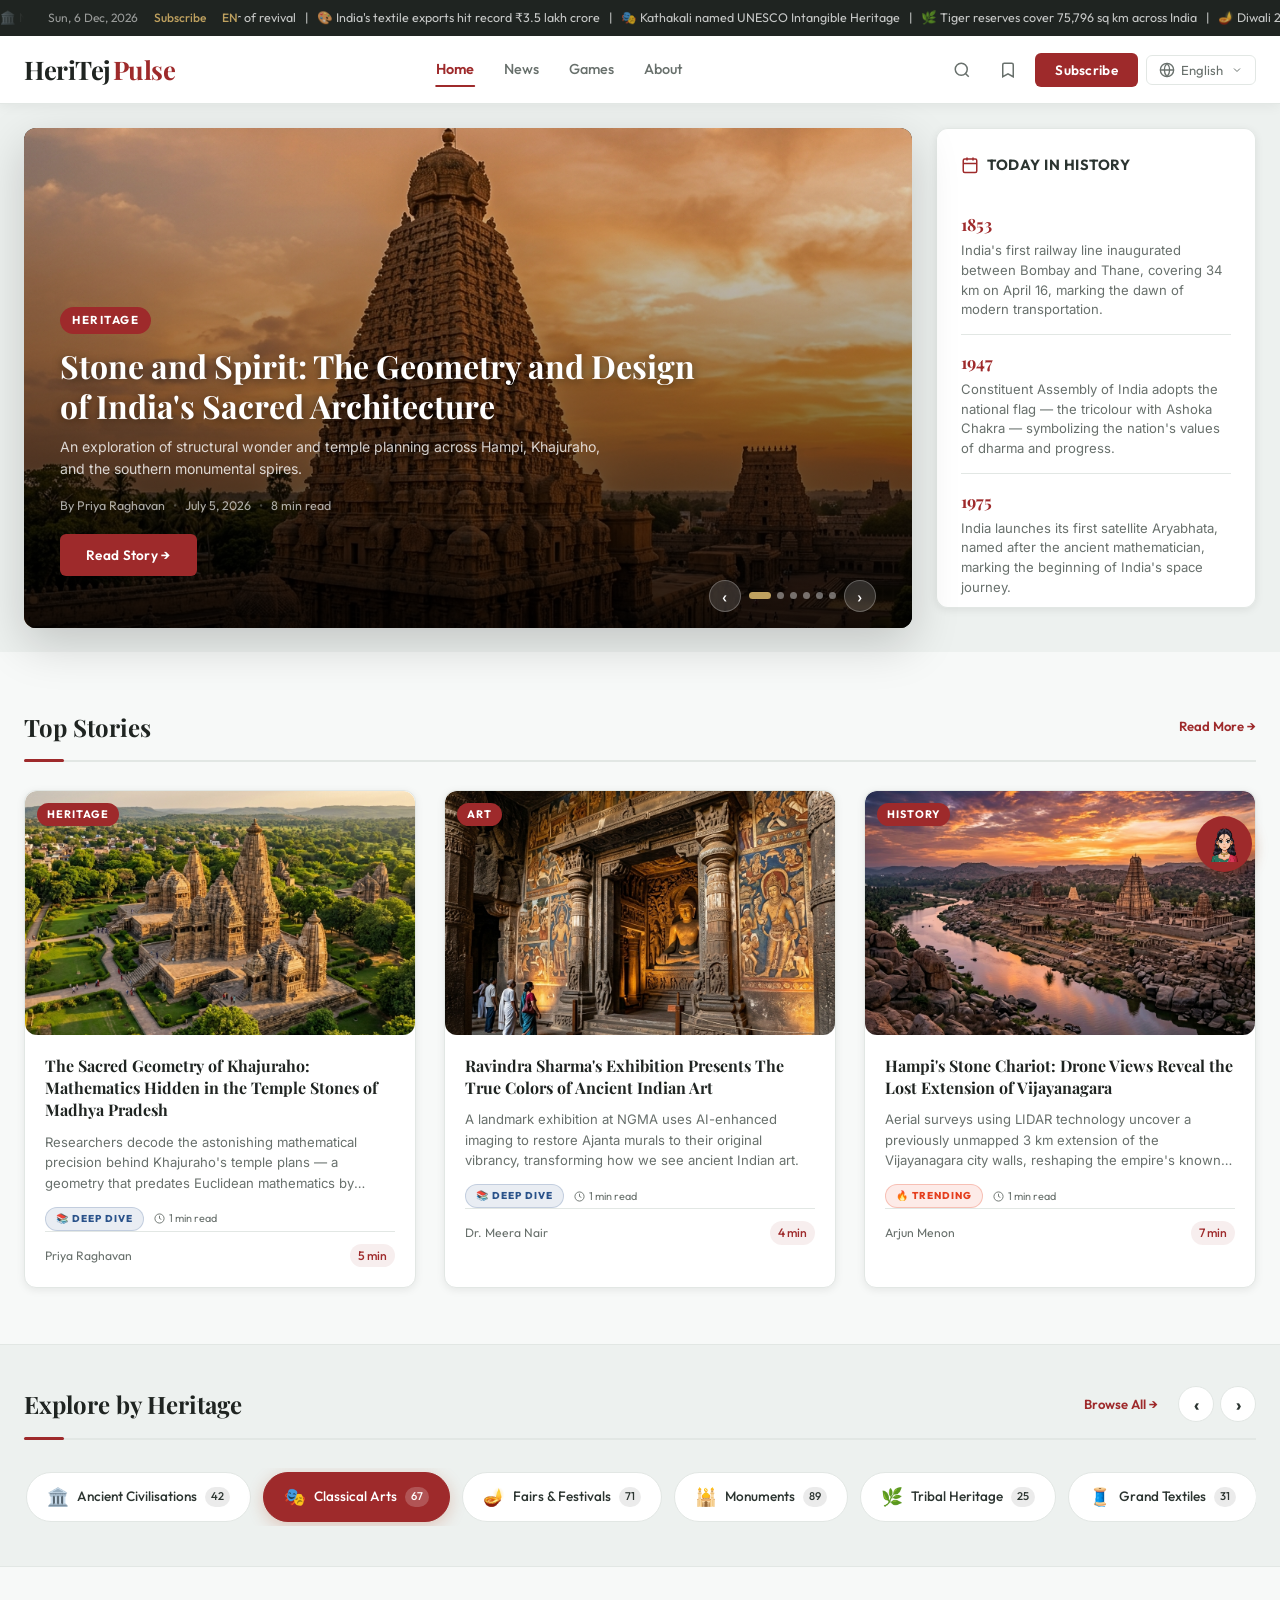
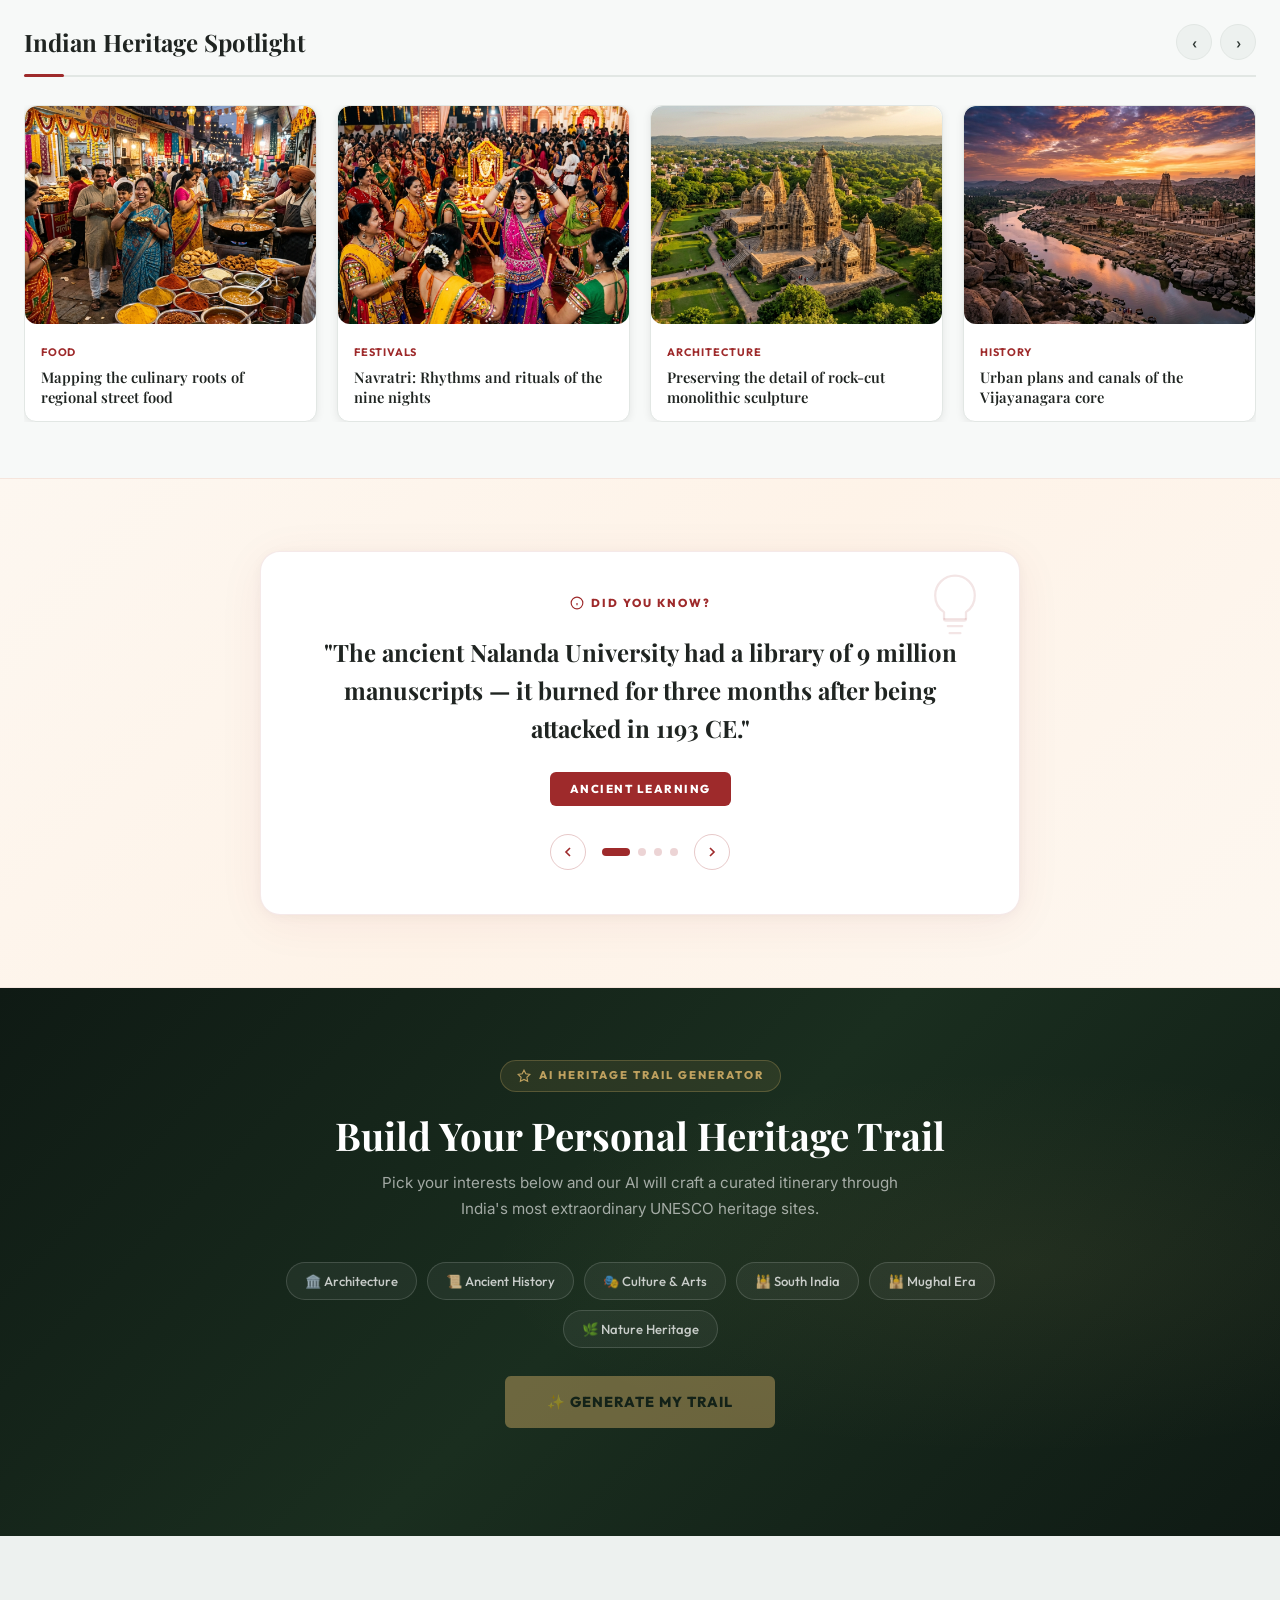
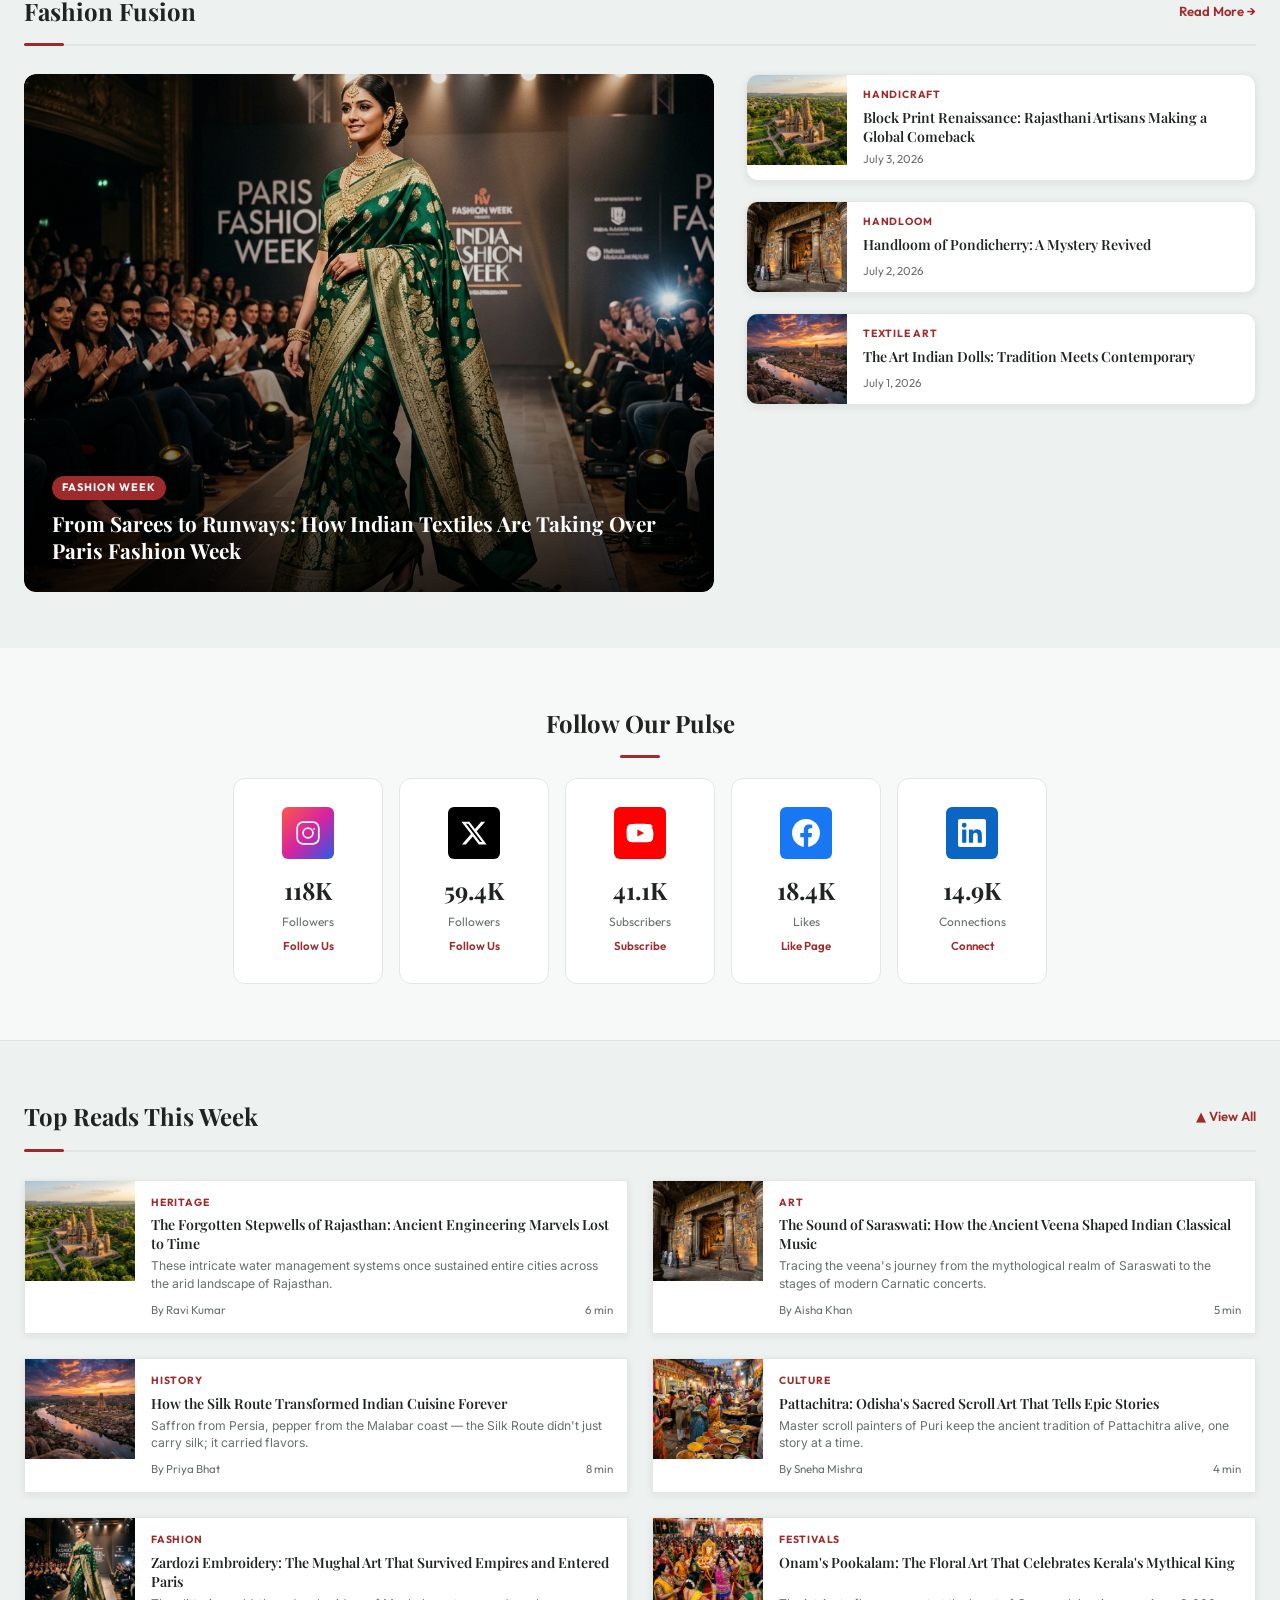
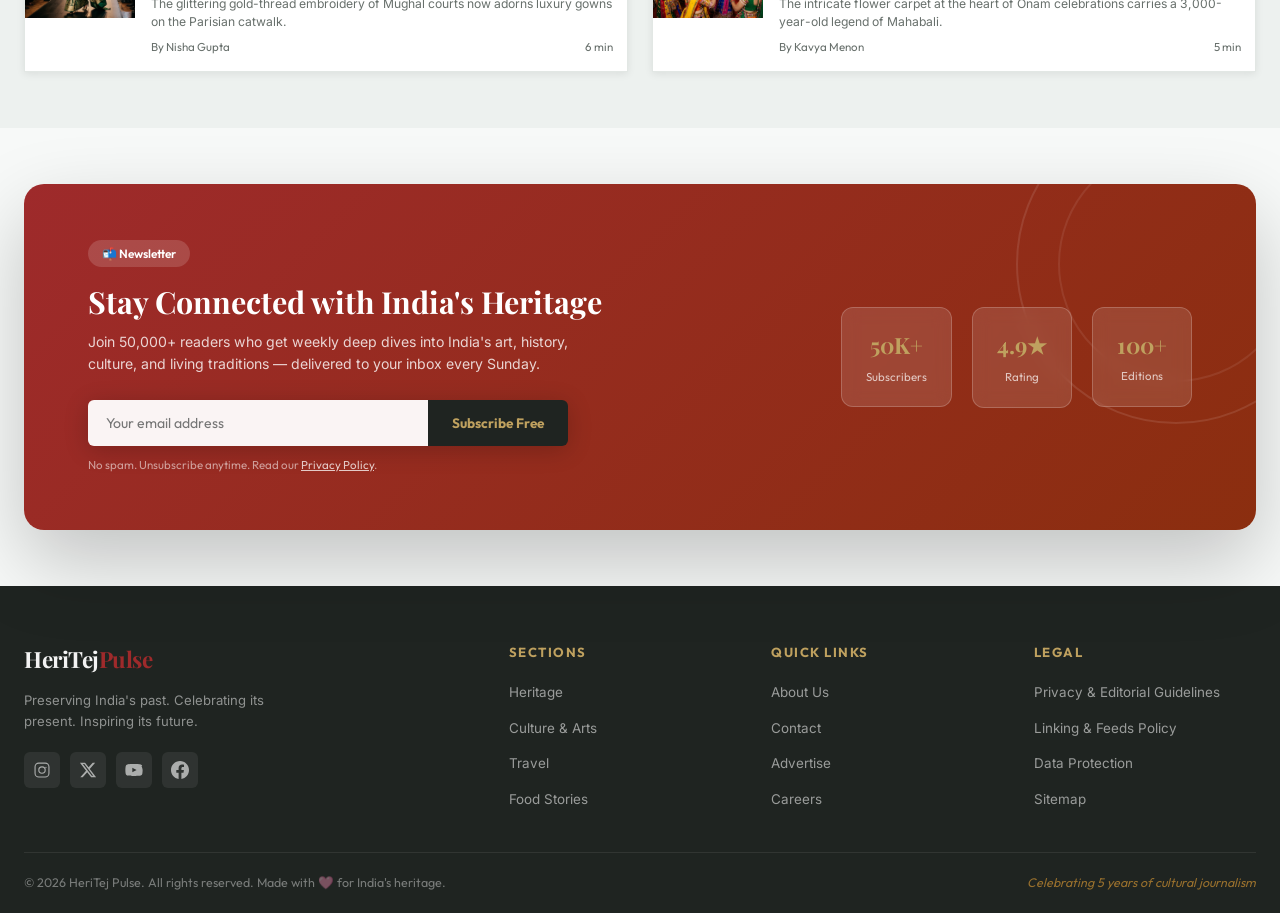
==== commit 258d82f6: "feat: Make Explore by Heritage category list horizontal one-line slider with arrow nav" ====
--- a/index.html
+++ b/index.html
@@ -347,7 +347,13 @@
     <div class="container">
       <div class="section-header">
         <h2 class="section-title">Explore by Heritage</h2>
-        <a href="#" class="section-more" id="explore-more">Browse All →</a>
+        <div style="display: flex; gap: 12px; align-items: center;">
+          <a href="#" class="section-more" id="explore-more" style="margin-right: 8px;">Browse All →</a>
+          <div class="explore-nav" style="display: flex; gap: 6px;">
+            <button class="spot-btn" id="explore-prev" aria-label="Previous" style="width:36px; height:36px; border-radius:50%; border:1.5px solid var(--clr-border); background:#fff; cursor:pointer; display:flex; align-items:center; justify-content:center; font-size:1.15rem; color:var(--clr-text); transition:all 0.2s; font-weight:700;">‹</button>
+            <button class="spot-btn" id="explore-next" aria-label="Next" style="width:36px; height:36px; border-radius:50%; border:1.5px solid var(--clr-border); background:#fff; cursor:pointer; display:flex; align-items:center; justify-content:center; font-size:1.15rem; color:var(--clr-text); transition:all 0.2s; font-weight:700;">›</button>
+          </div>
+        </div>
       </div>
       <div class="heritage-cats" id="heritage-cats">
         <a href="#" class="cat-pill" id="cat-ancient">
--- a/style.css
+++ b/style.css
@@ -676,9 +676,17 @@
 .heritage-cats {
   display: flex;
   gap: 12px;
-  flex-wrap: wrap;
+  overflow-x: auto;
+  scroll-behavior: smooth;
+  -ms-overflow-style: none;  /* IE and Edge */
+  scrollbar-width: none;  /* Firefox */
+  padding: 4px 2px;
+}
+.heritage-cats::-webkit-scrollbar {
+  display: none; /* Chrome, Safari, Opera */
 }
 .cat-pill {
+  flex-shrink: 0;
   display: flex;
   align-items: center;
   gap: 8px;
@@ -879,7 +887,7 @@
 .fashion-main-img {
   width: 100%;
   position: relative;
-  aspect-ratio: 3/4;
+  aspect-ratio: 4/3;
   overflow: hidden;
   cursor: pointer;
   border-radius: var(--radius-md);
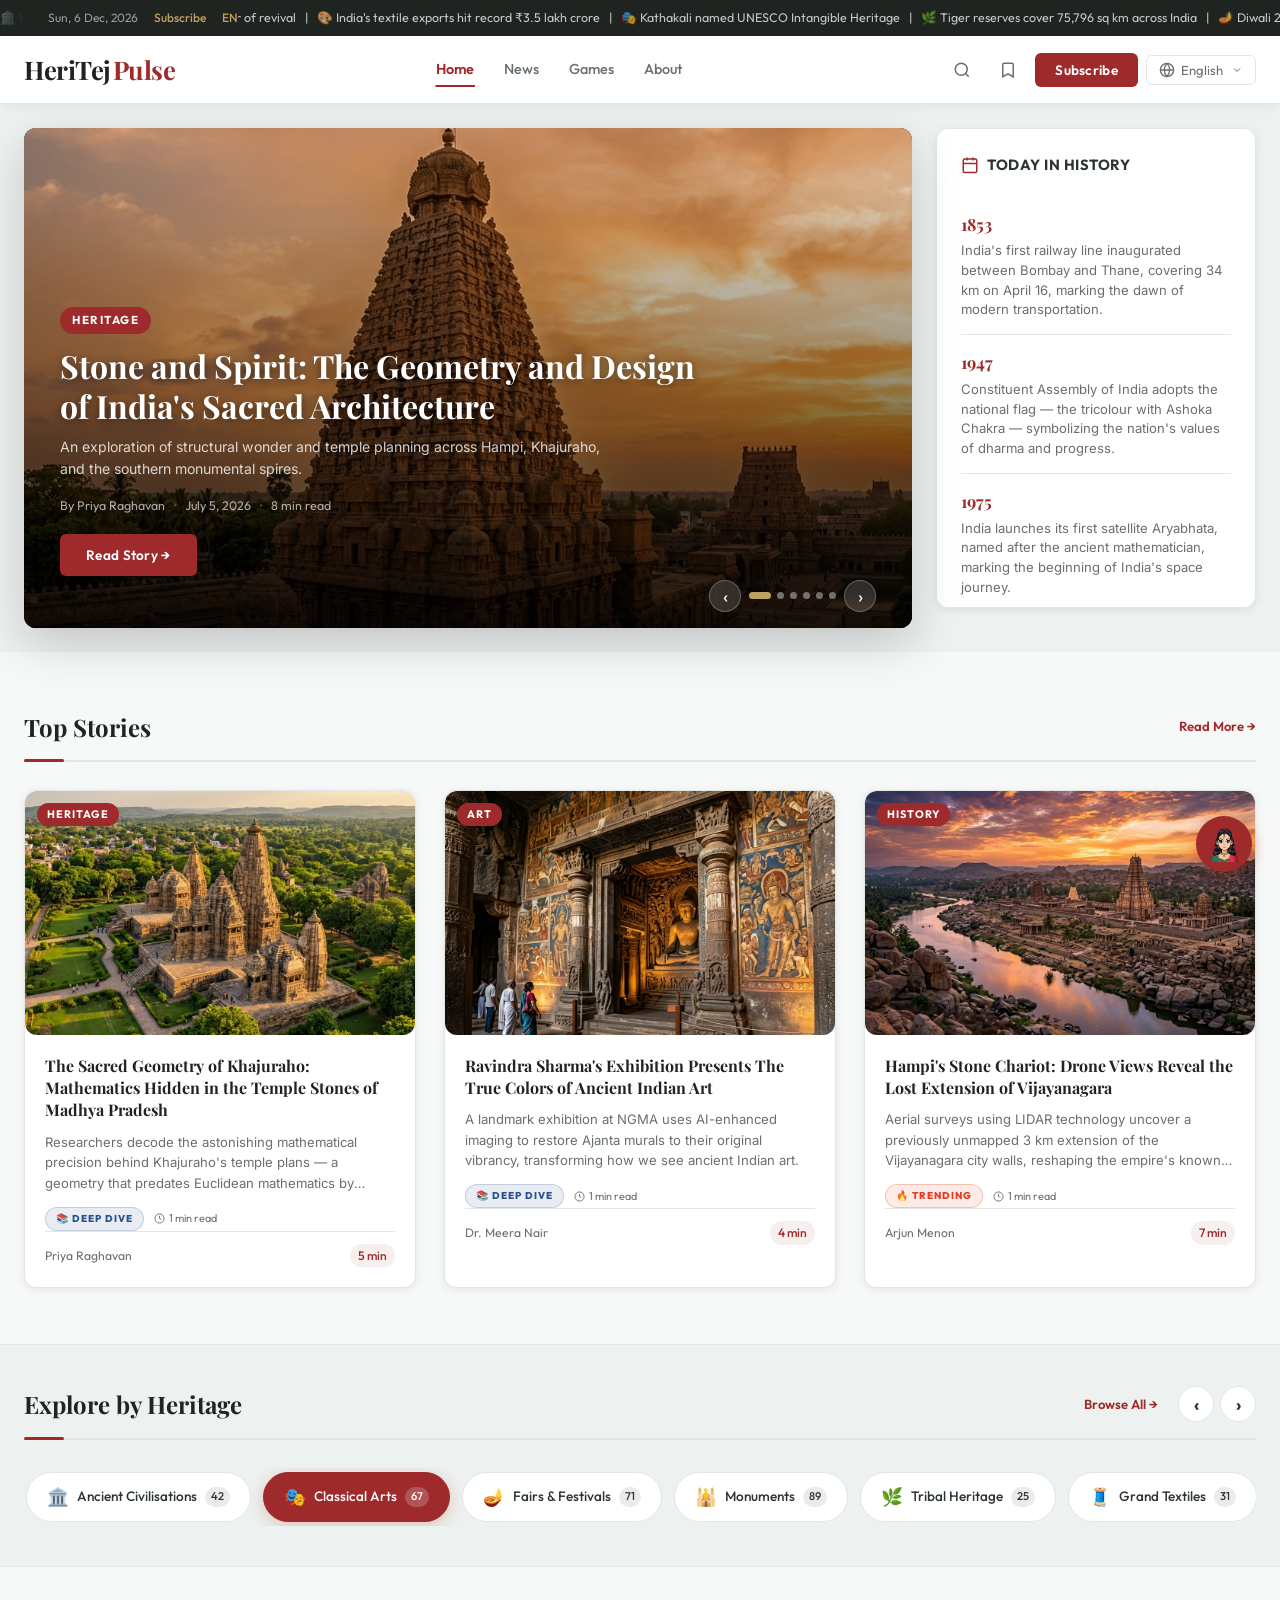
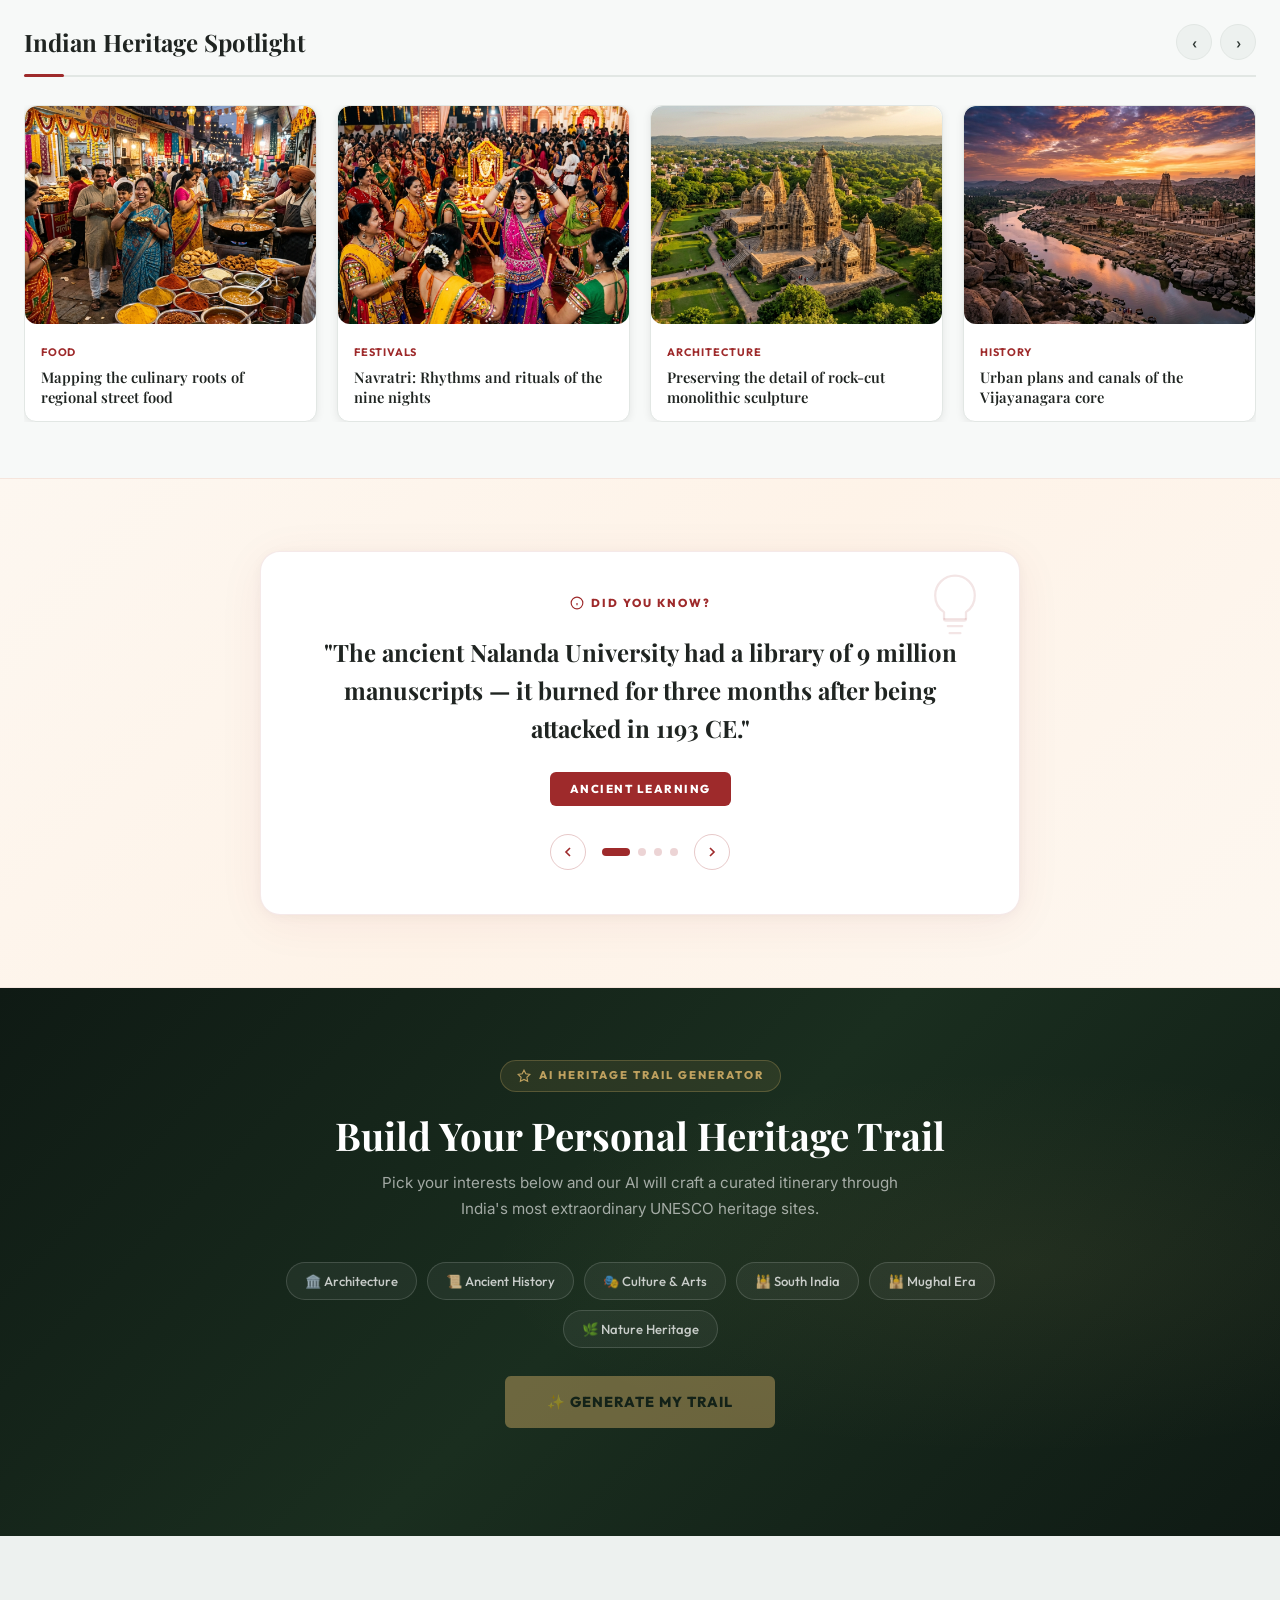
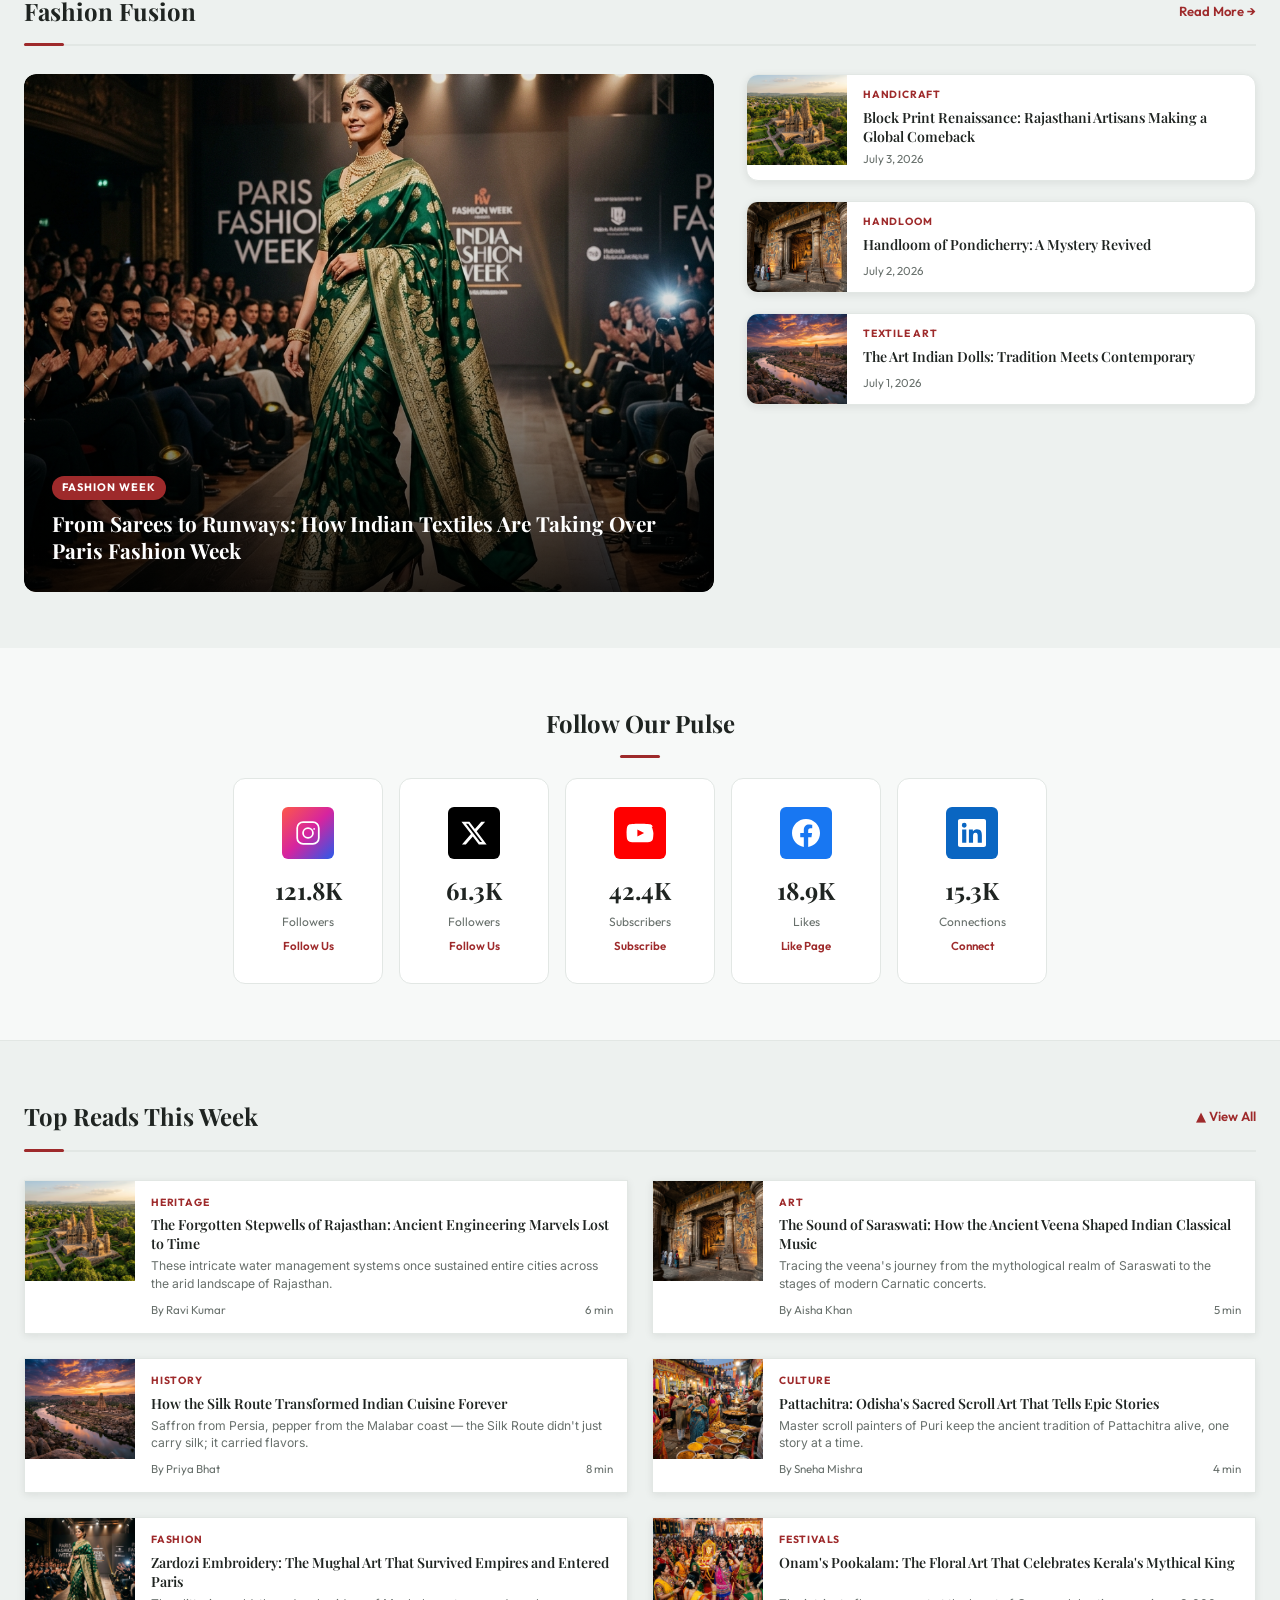
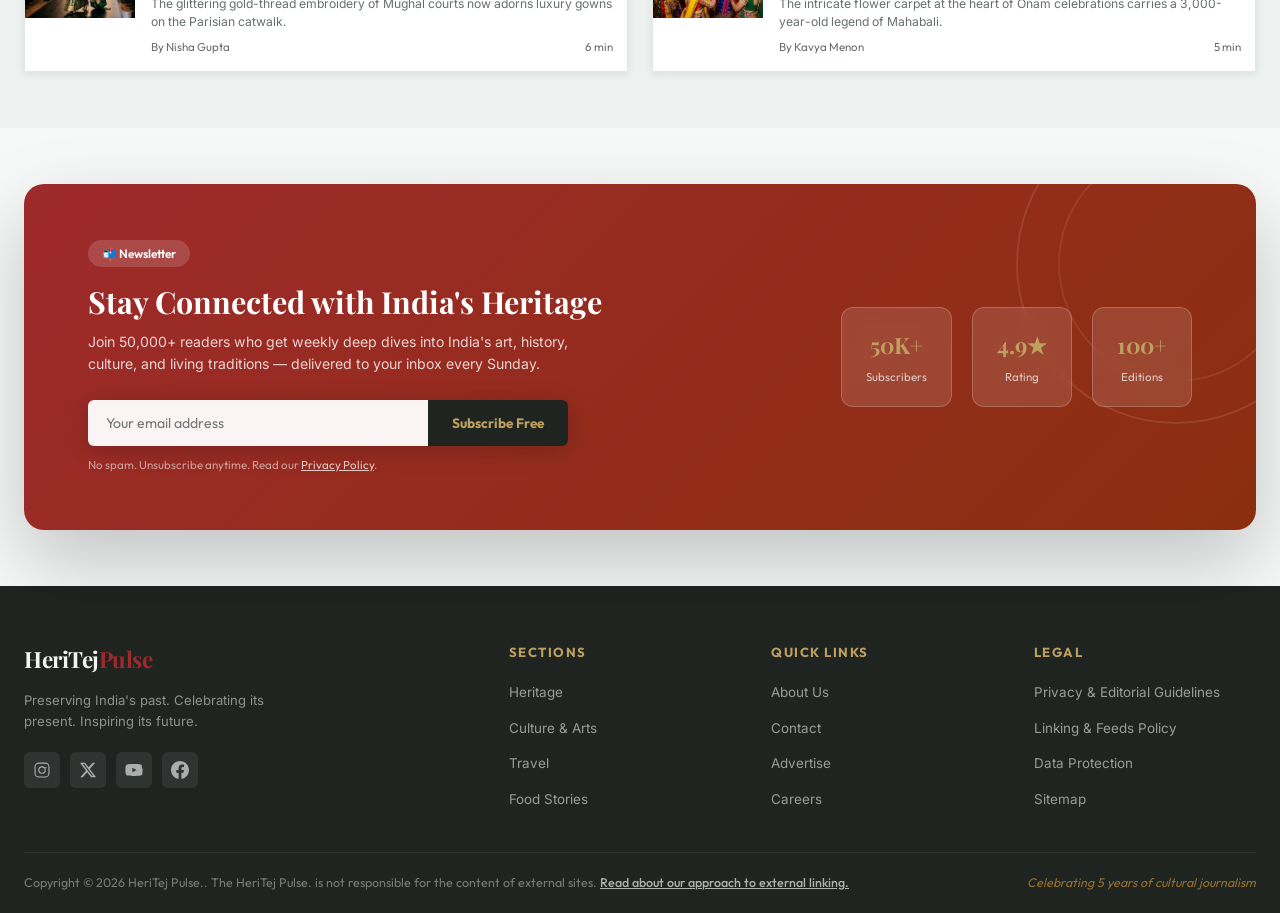
==== commit c2942bbe: "fix: Resolve deep-dive visibility and update copyright disclaimer across all footers" ====
--- a/index.html
+++ b/index.html
@@ -748,7 +748,7 @@
         </div>
       </div>
       <div class="footer-bottom" id="footer-bottom">
-        <p>© 2026 HeriTej Pulse. All rights reserved. Made with 🩷 for India's heritage.</p>
+        <p>Copyright © 2026 HeriTej Pulse.. The HeriTej Pulse. is not responsible for the content of external sites. <a href="privacy.html#linking" style="color: rgba(255,255,255,0.65); text-decoration: underline; font-weight: 500; transition: color 0.2s;" onmouseover="this.style.color='#fff'" onmouseout="this.style.color='rgba(255,255,255,0.65)'">Read about our approach to external linking.</a></p>
         <p class="footer-credit">Celebrating 5 years of cultural journalism</p>
       </div>
     </div>
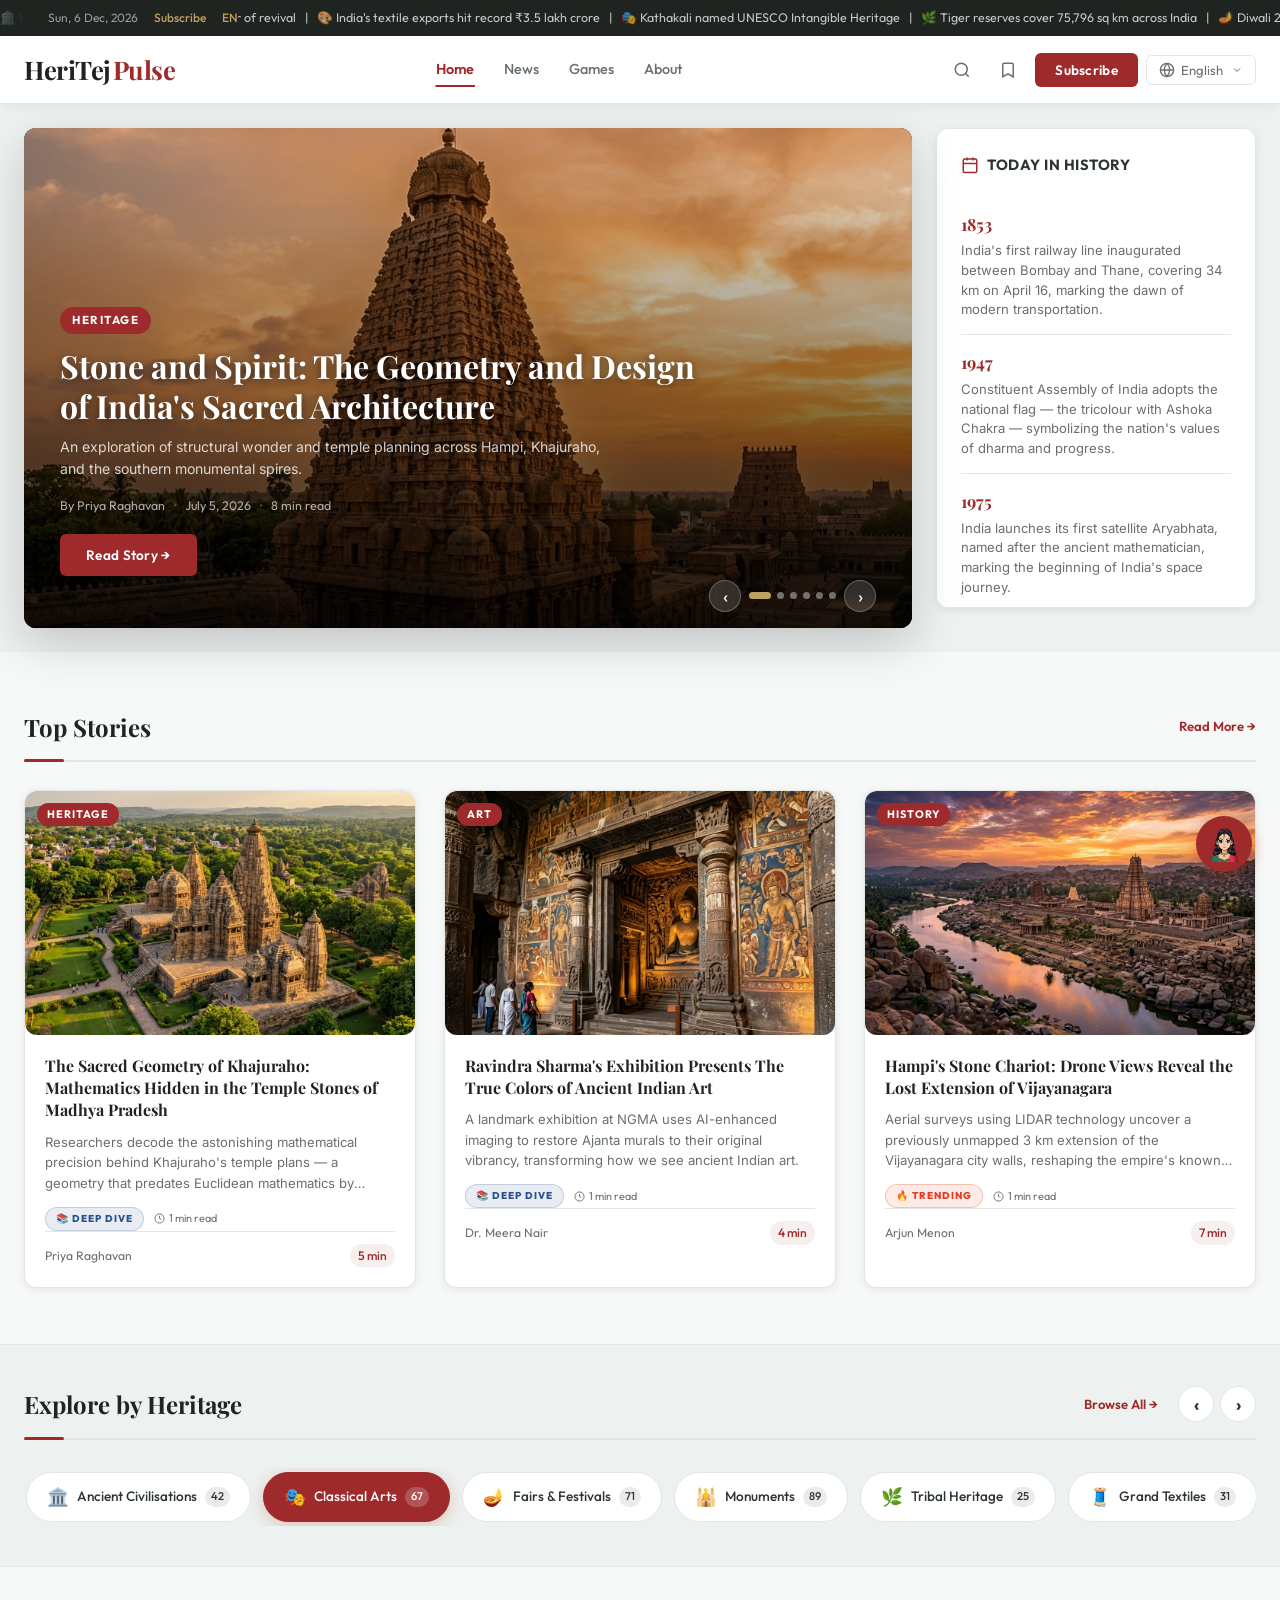
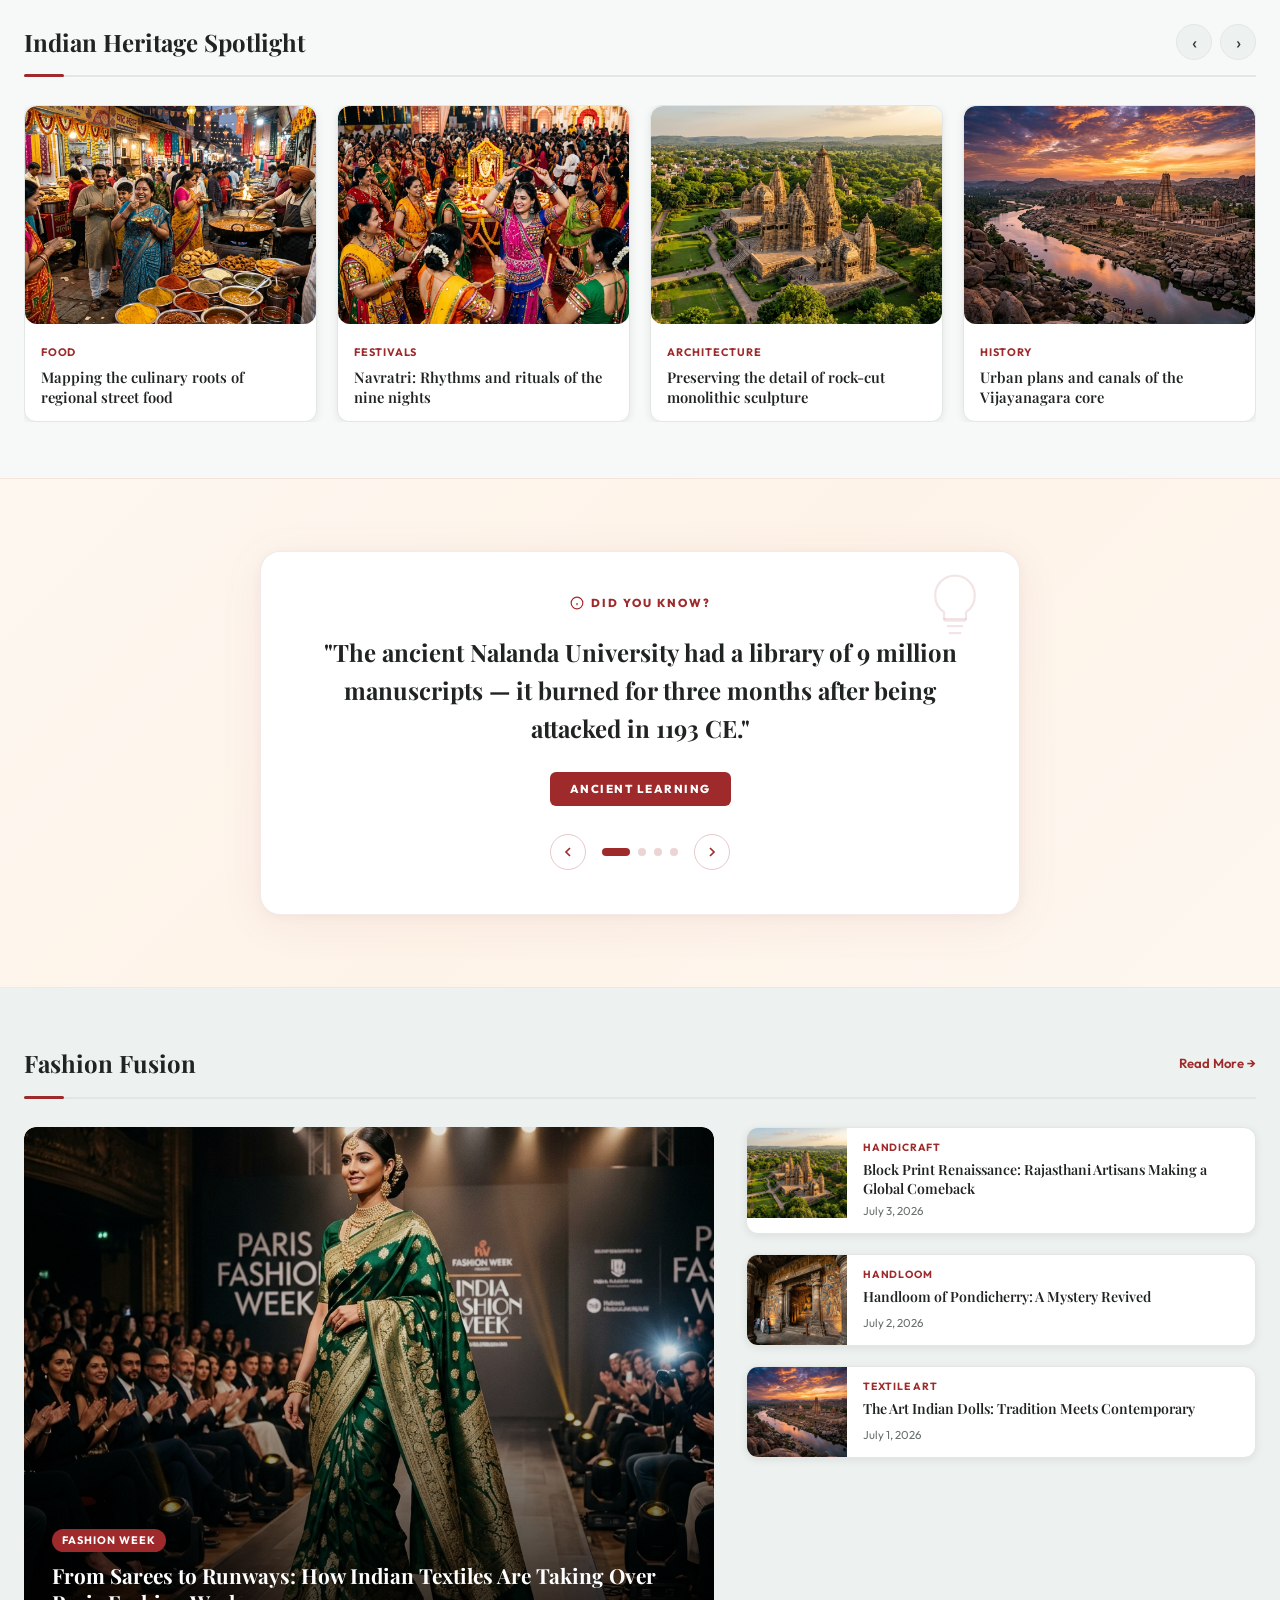
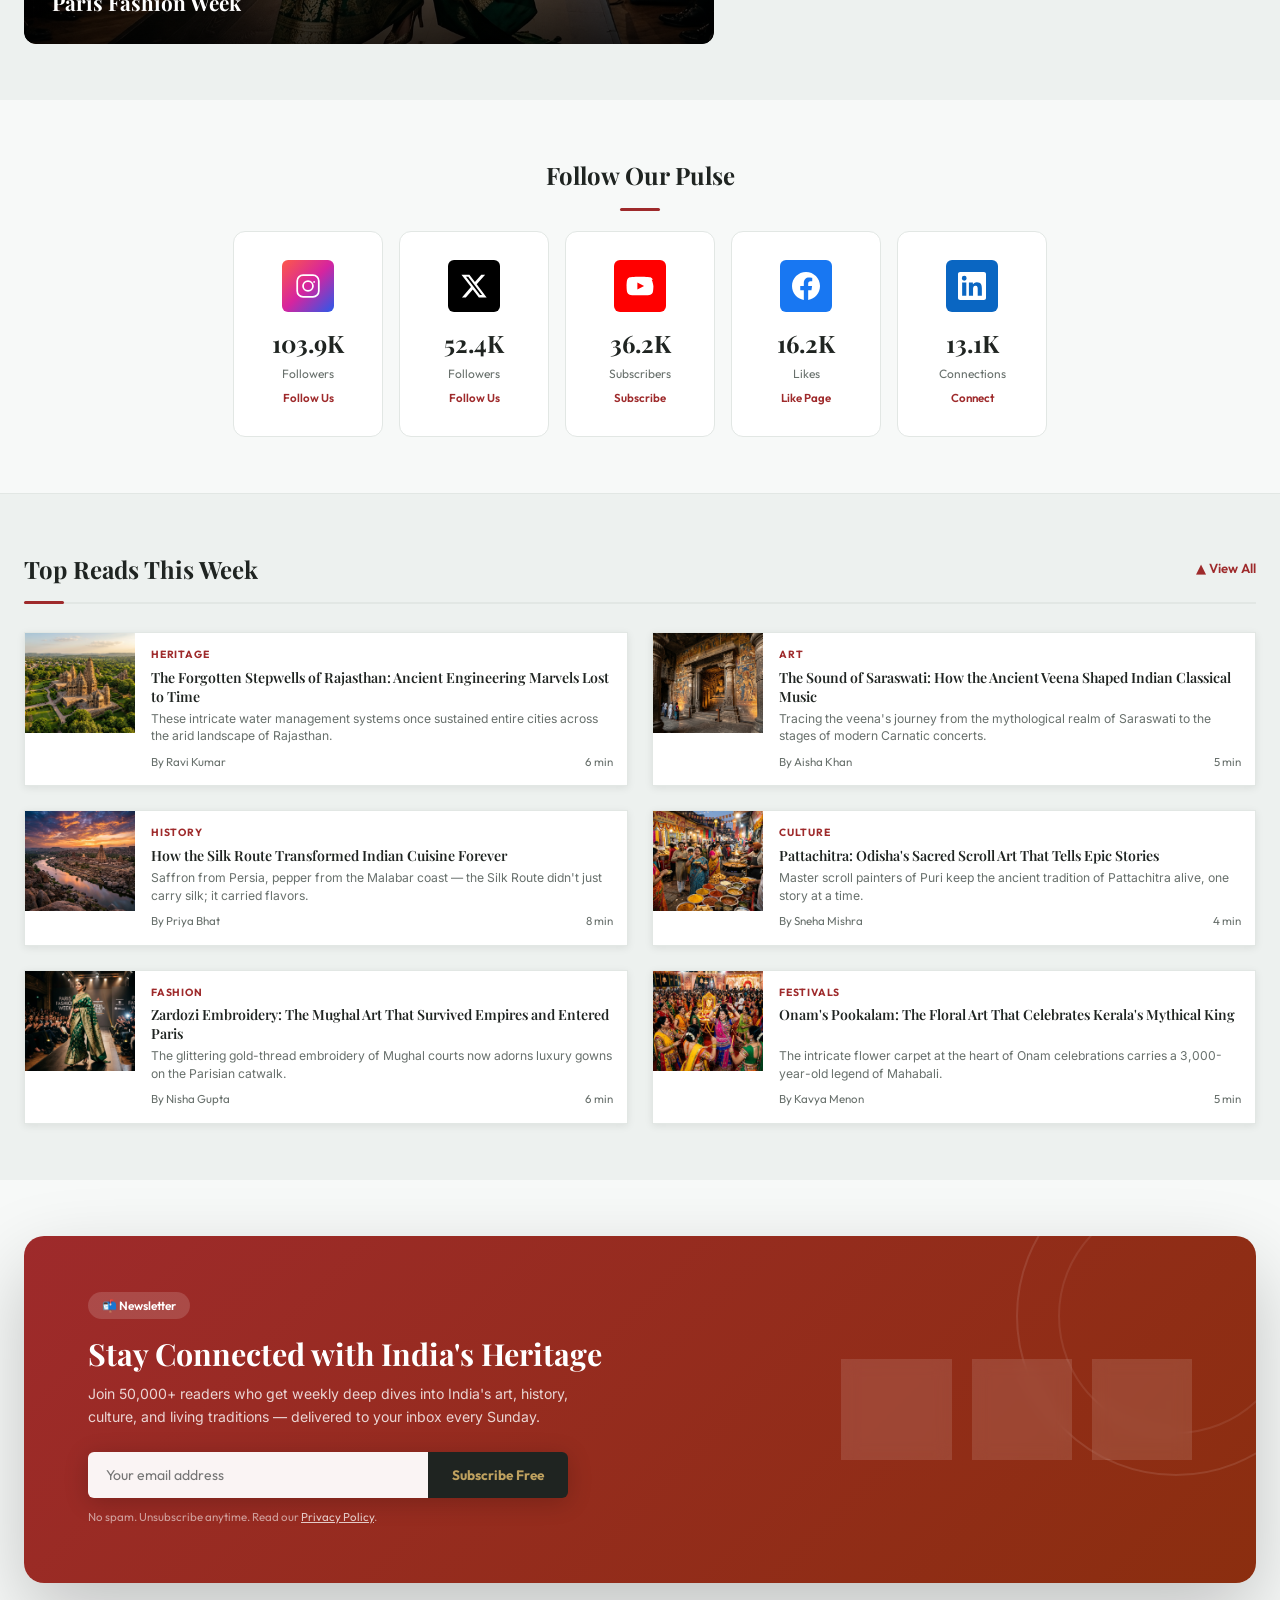
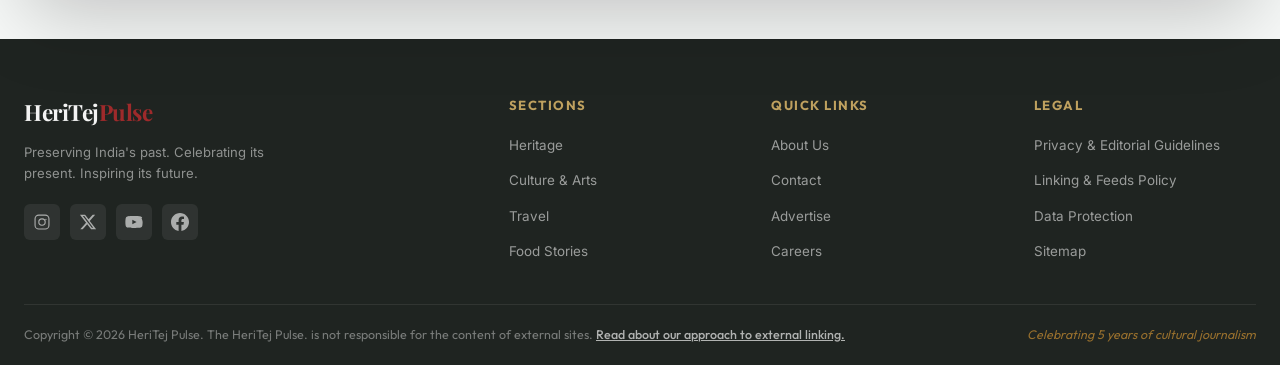
==== commit 171fc693: "feat: Hide AI Heritage Trail Generator section on home page" ====
--- a/index.html
+++ b/index.html
@@ -748,7 +748,7 @@
         </div>
       </div>
       <div class="footer-bottom" id="footer-bottom">
-        <p>Copyright © 2026 HeriTej Pulse.. The HeriTej Pulse. is not responsible for the content of external sites. <a href="privacy.html#linking" style="color: rgba(255,255,255,0.65); text-decoration: underline; font-weight: 500; transition: color 0.2s;" onmouseover="this.style.color='#fff'" onmouseout="this.style.color='rgba(255,255,255,0.65)'">Read about our approach to external linking.</a></p>
+        <p>Copyright © 2026 HeriTej Pulse. The HeriTej Pulse. is not responsible for the content of external sites. <a href="privacy.html#linking" style="color: rgba(255,255,255,0.65); text-decoration: underline; font-weight: 500; transition: color 0.2s;" onmouseover="this.style.color='#fff'" onmouseout="this.style.color='rgba(255,255,255,0.65)'">Read about our approach to external linking.</a></p>
         <p class="footer-credit">Celebrating 5 years of cultural journalism</p>
       </div>
     </div>
